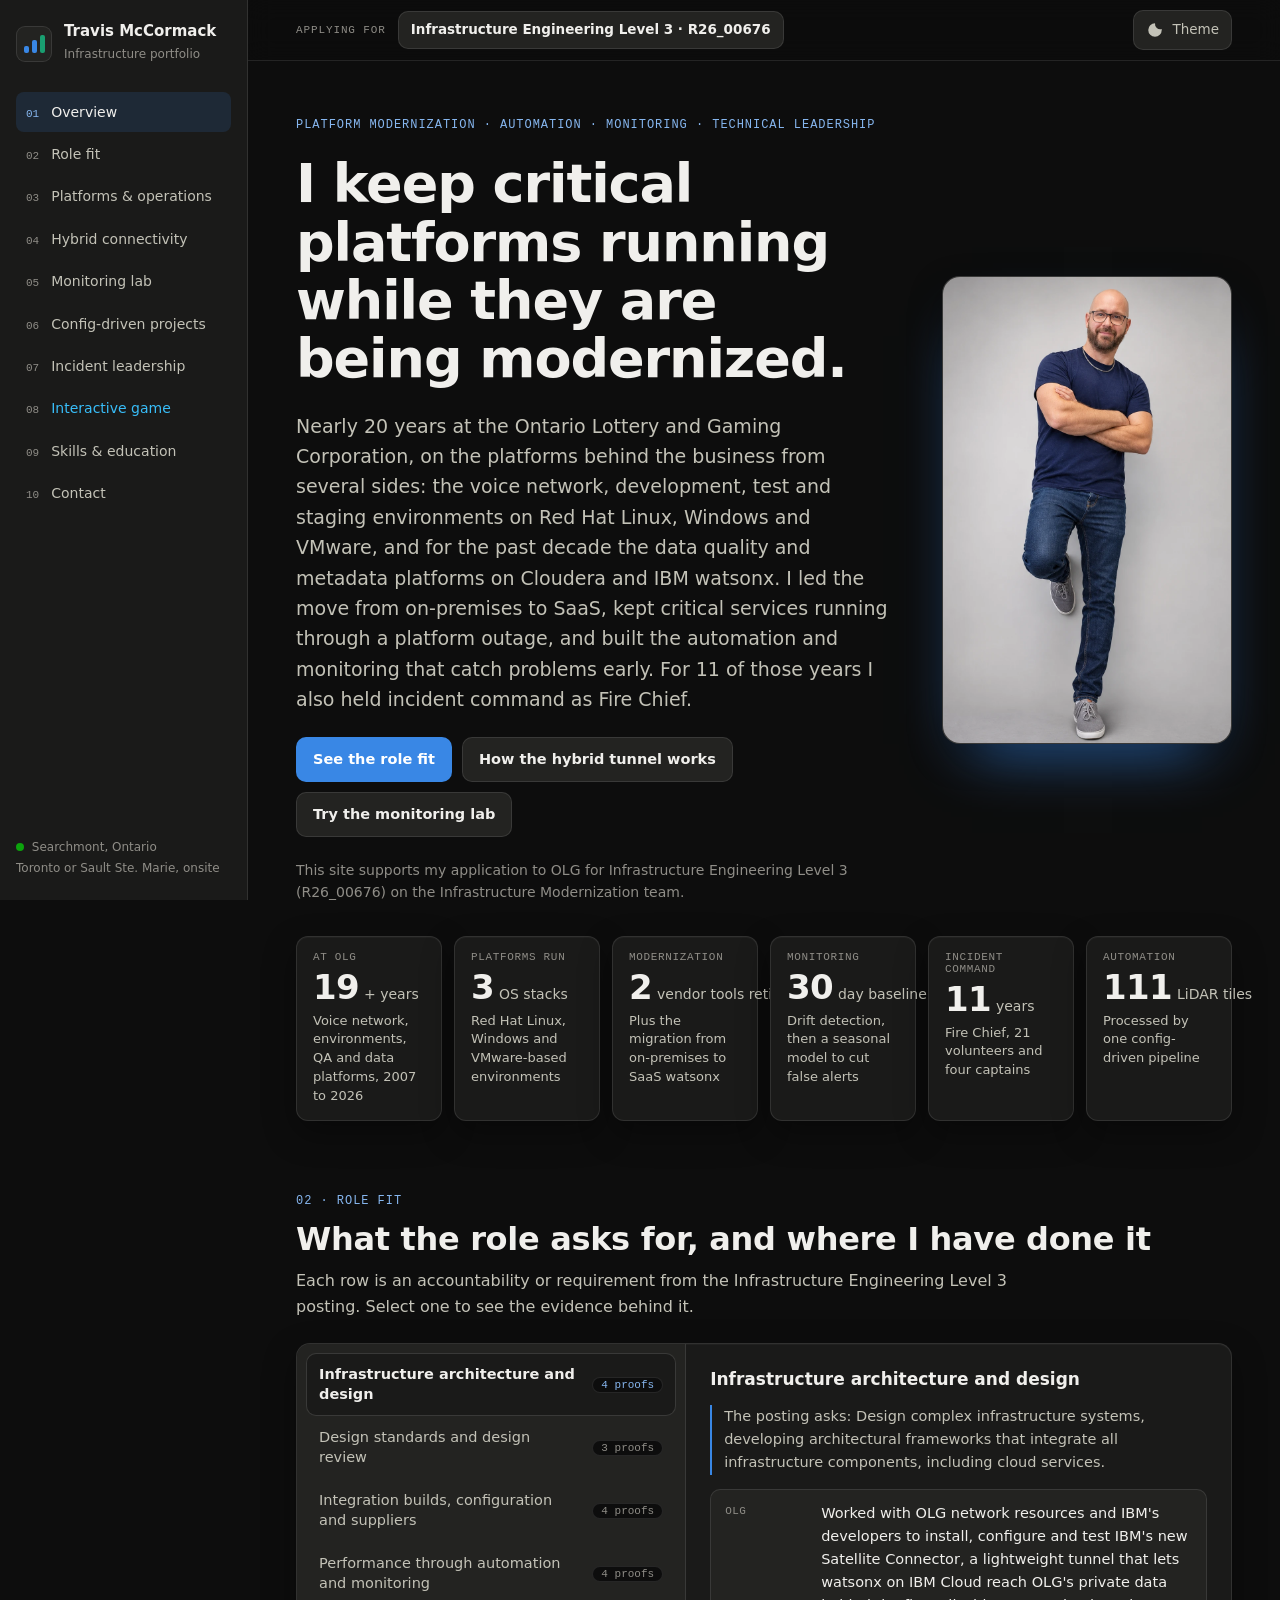
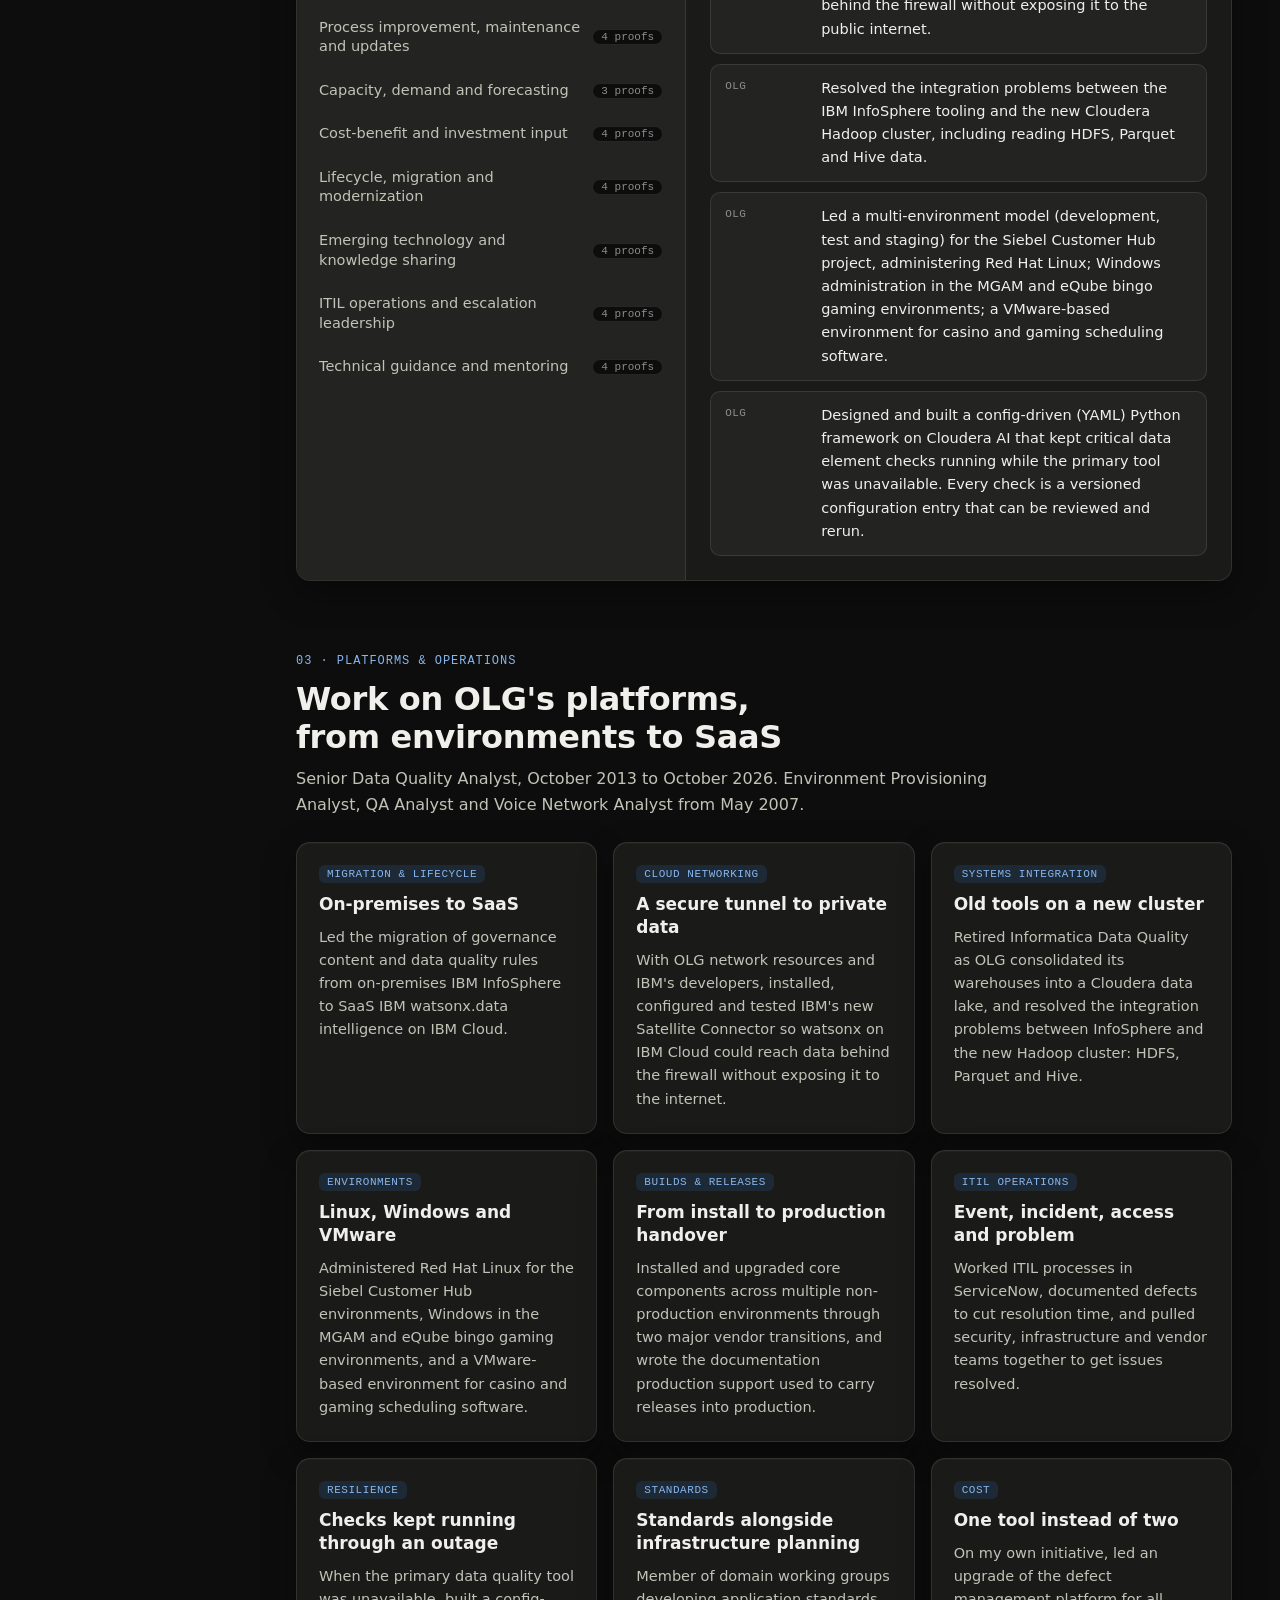
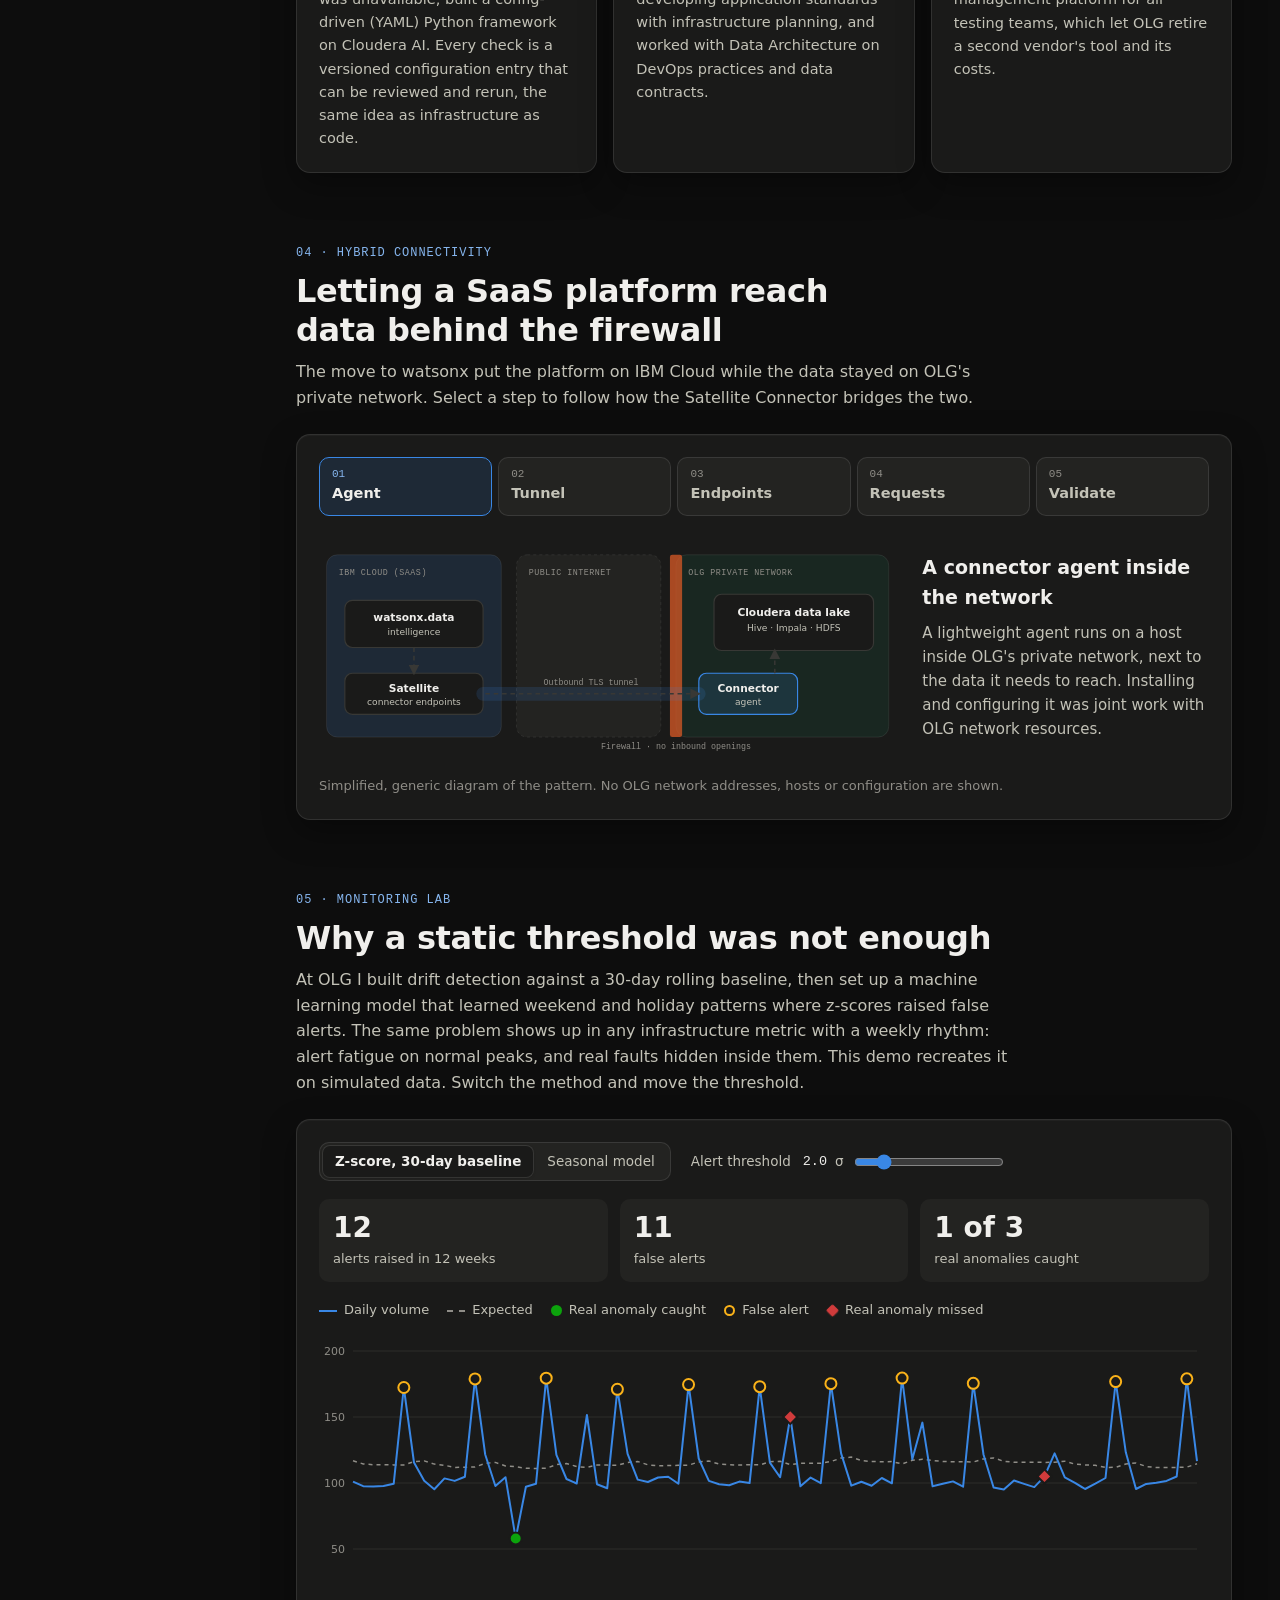
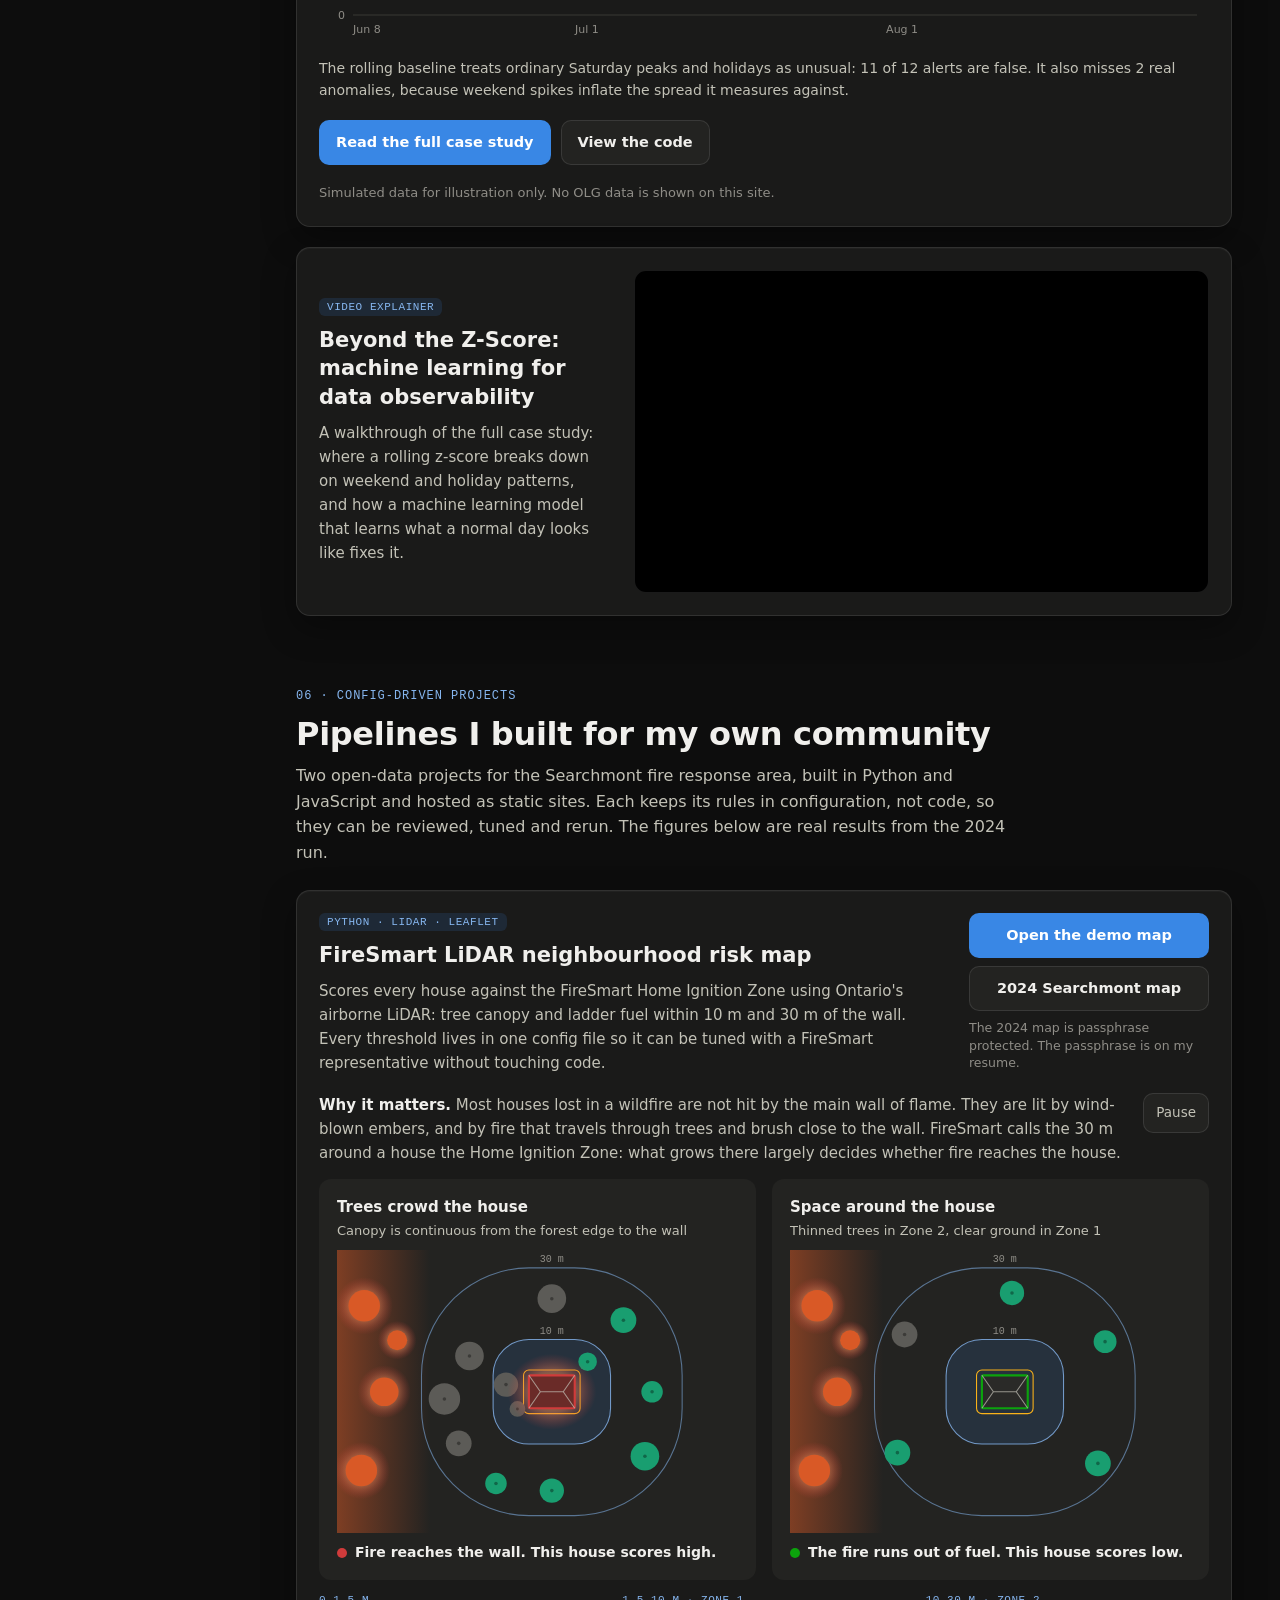
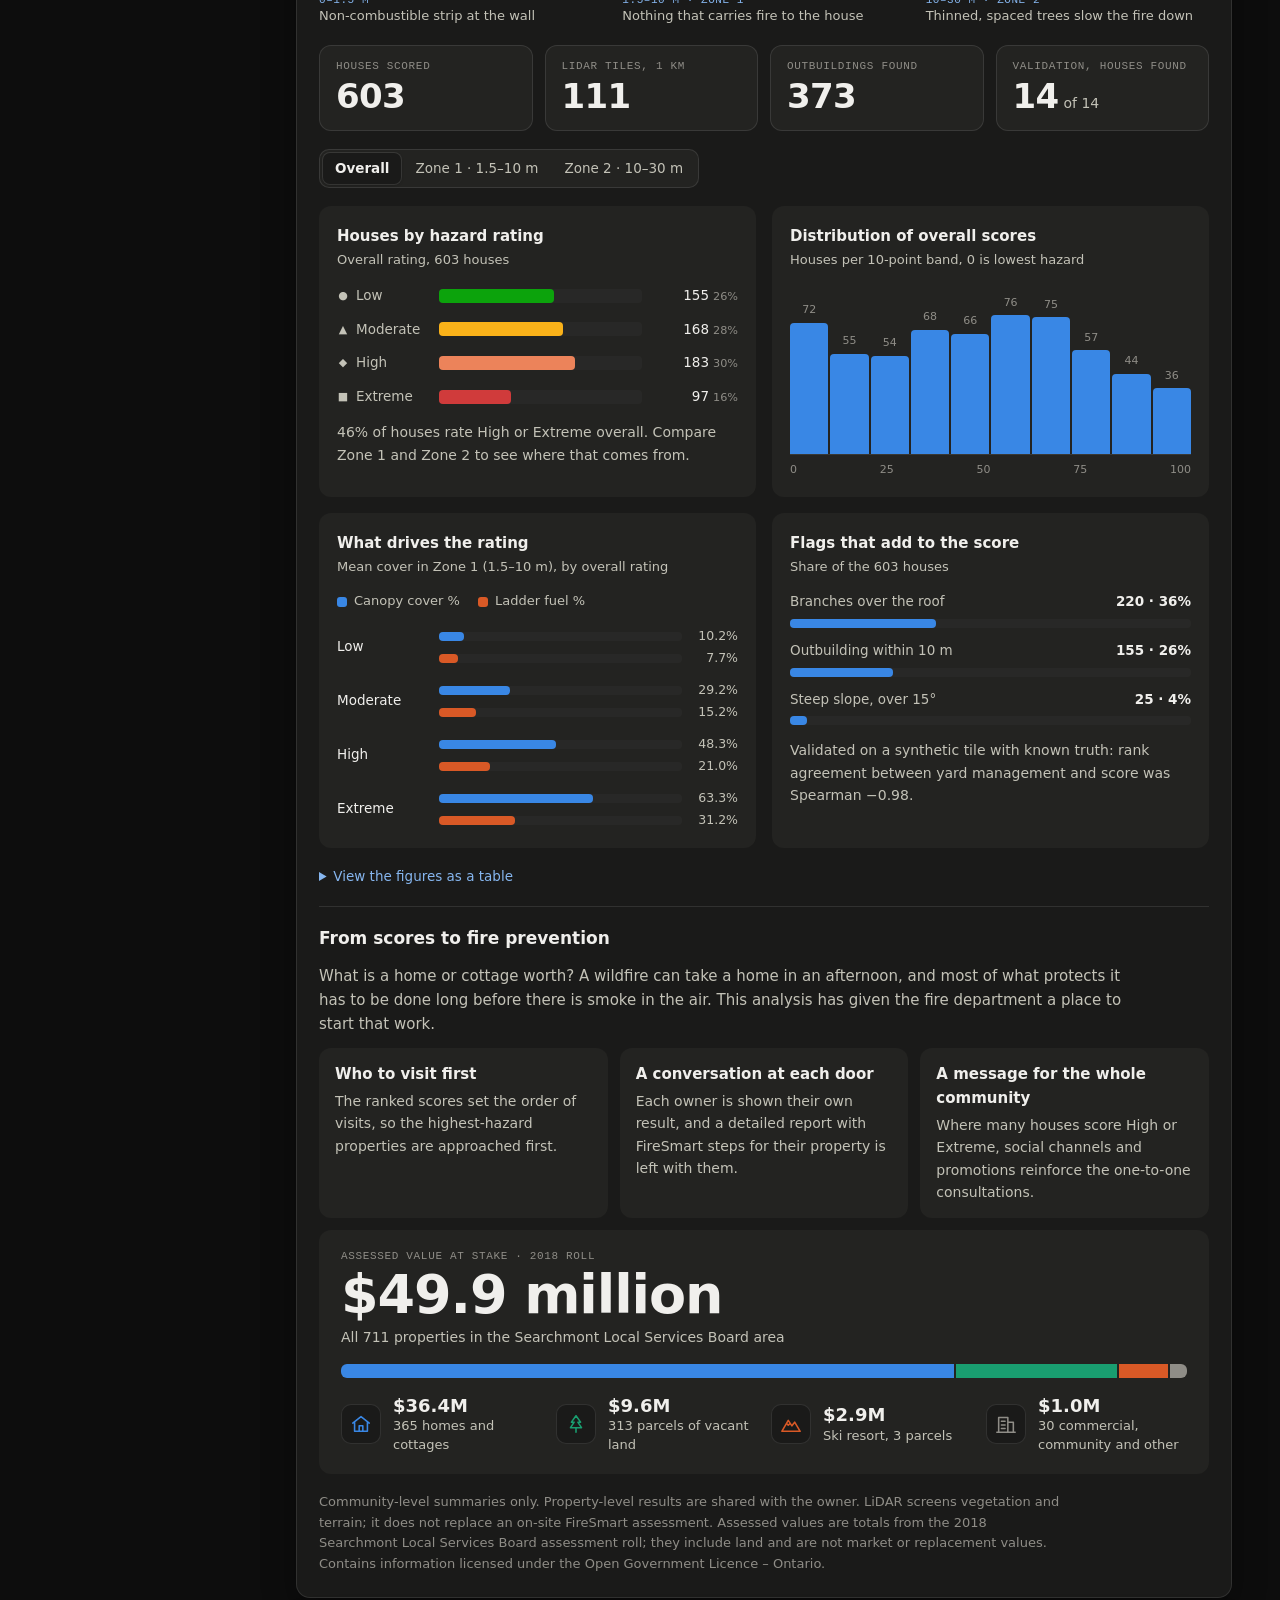
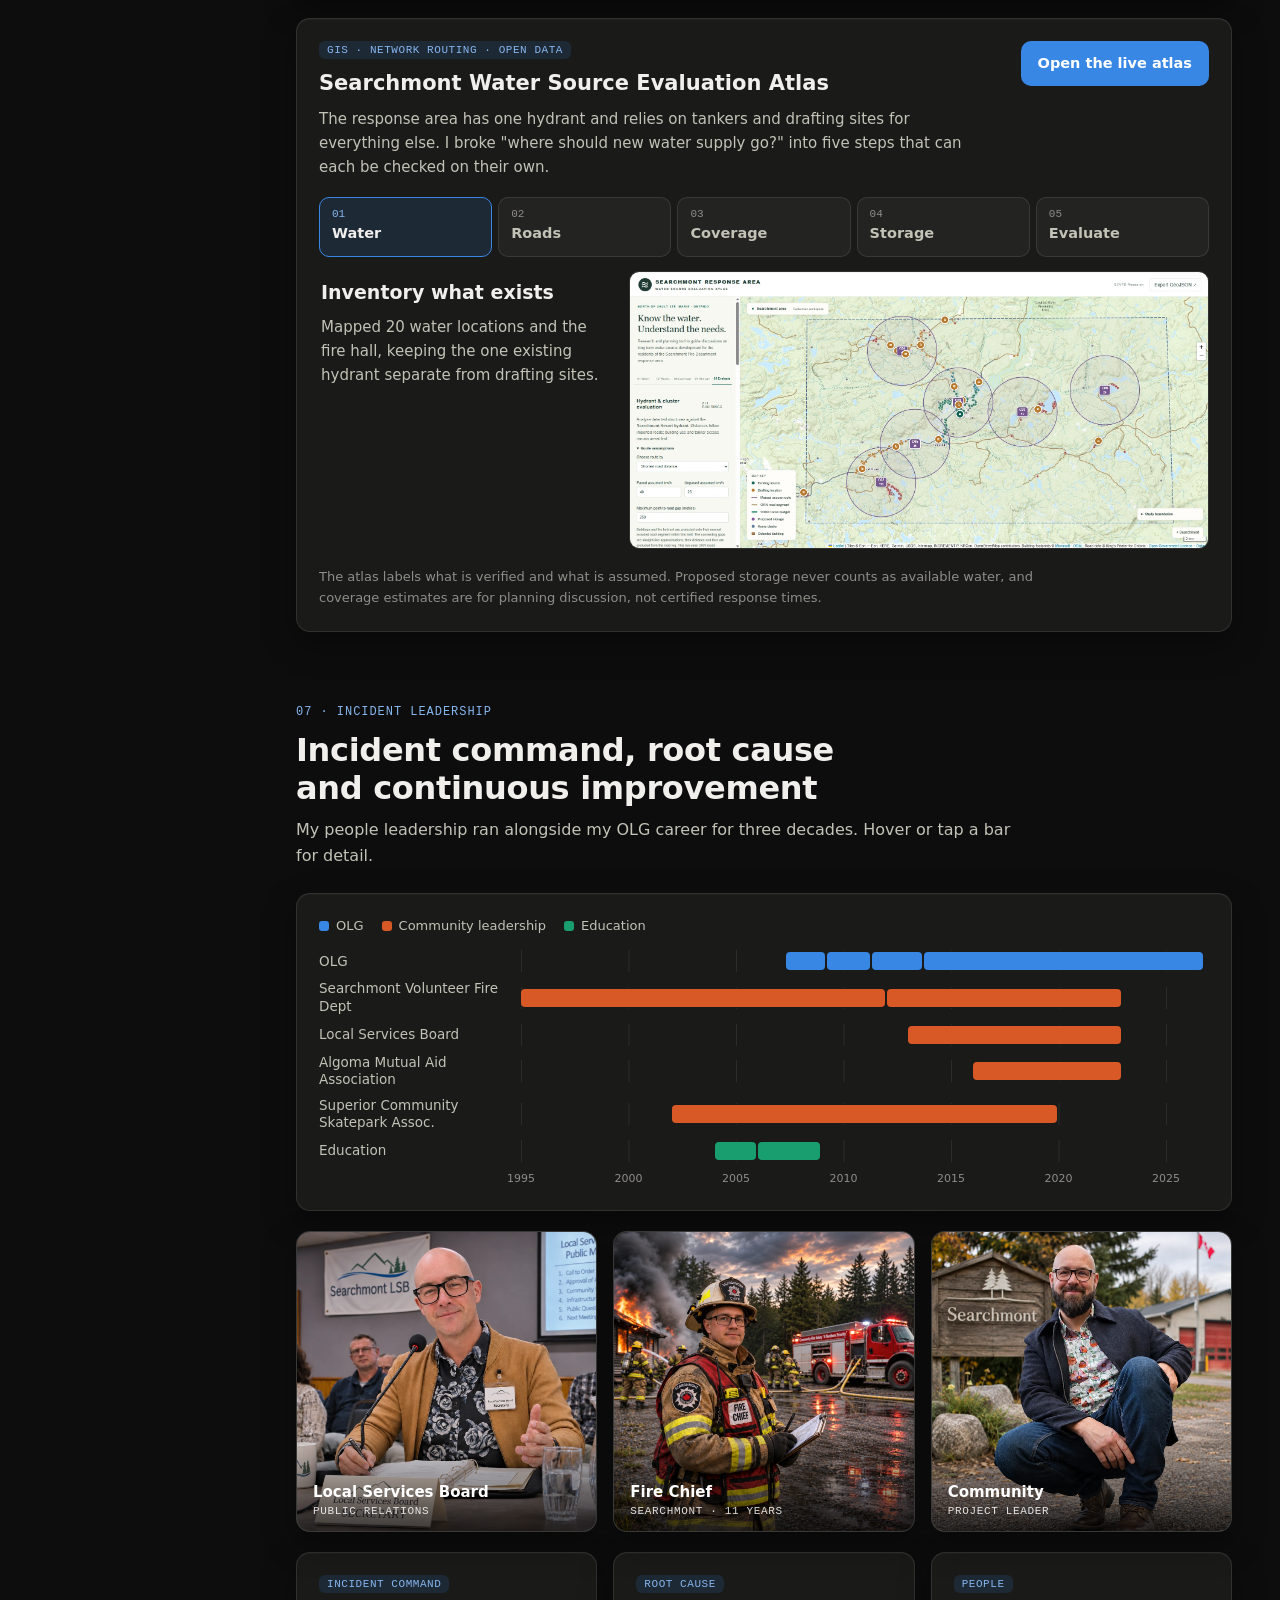
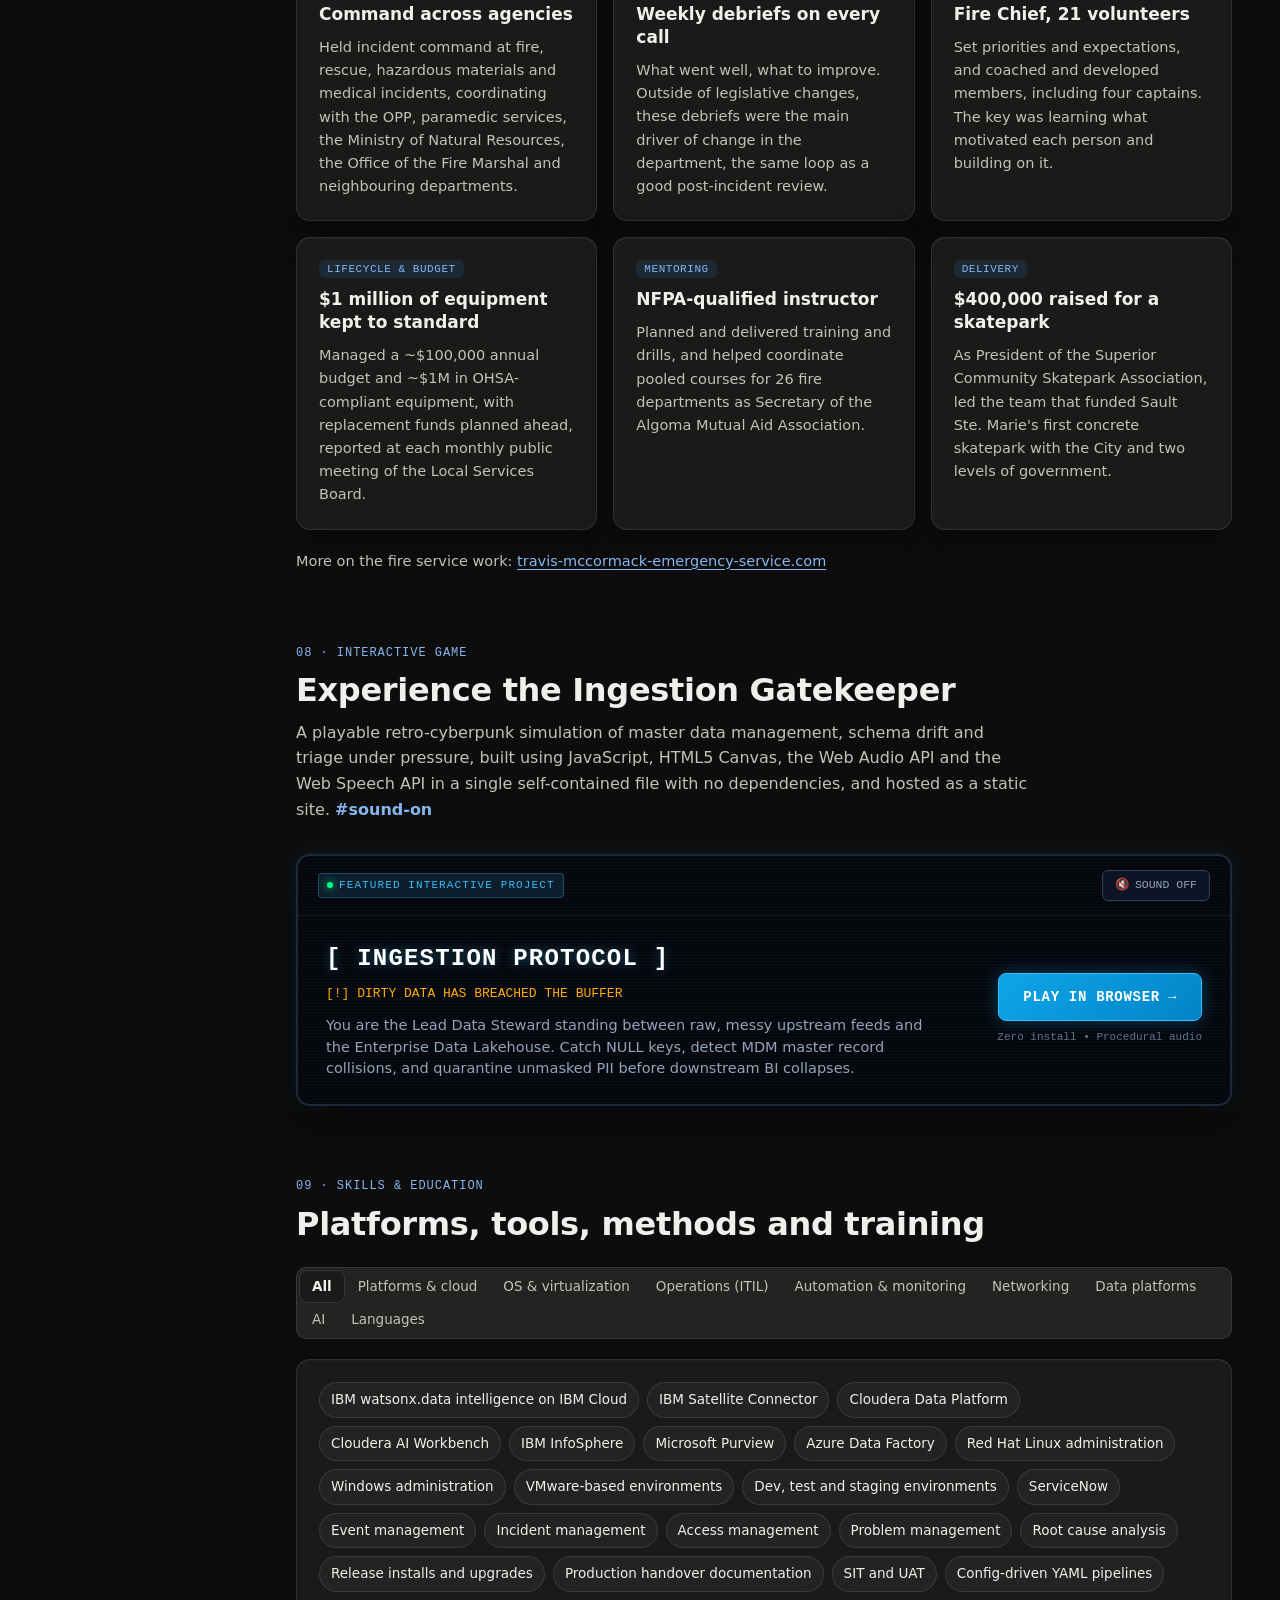
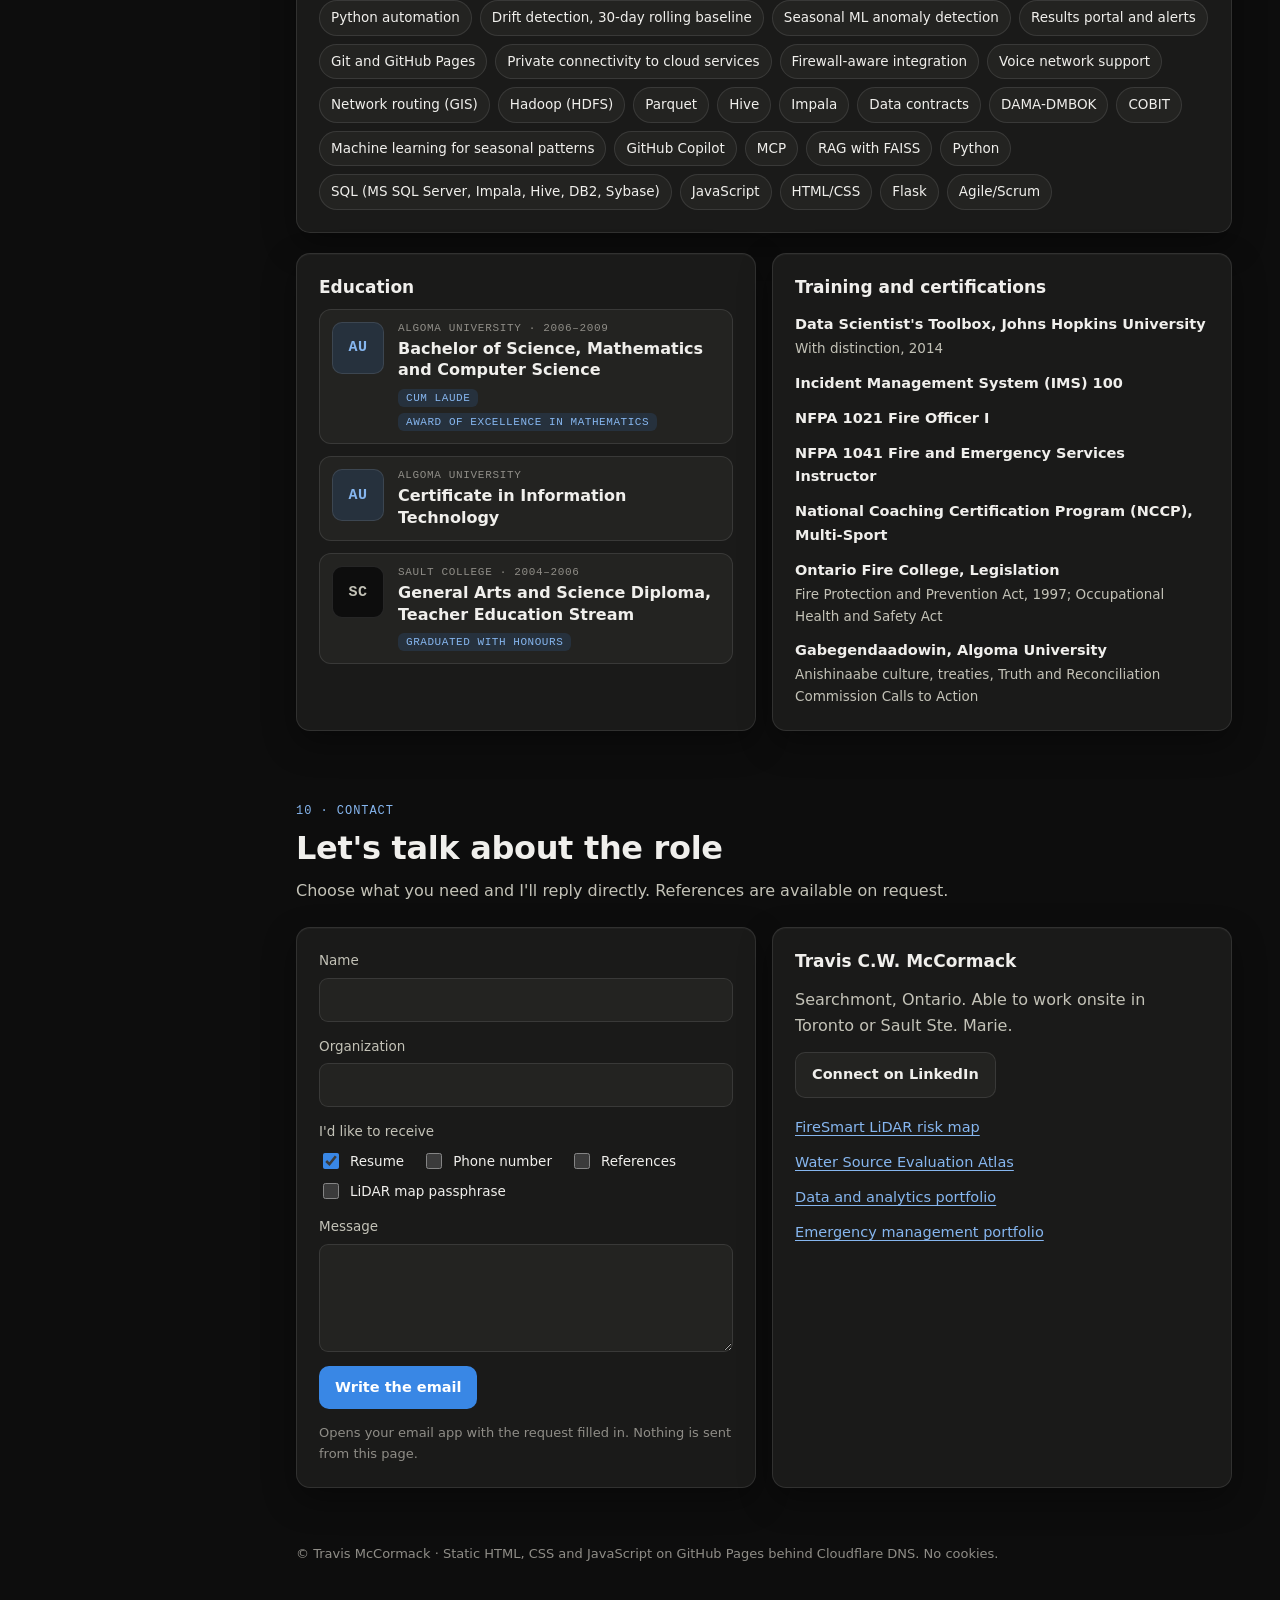
==== index.html @ 1fc02094 "Infrastructure portfolio site for the OLG Infrastructure Engineering L3 application Built from the d" ====
<!doctype html>
<html lang="en-CA" data-theme="dark">
<head>
<meta charset="utf-8">
<meta name="viewport" content="width=device-width, initial-scale=1">
<title>Travis McCormack | Infrastructure, Platform Modernization and Automation</title>
<meta name="description" content="Portfolio of Travis McCormack: nearly 20 years on OLG's platforms across environments, operating systems, SaaS migration, automation and monitoring, with live project dashboards and maps.">
<meta property="og:title" content="Travis McCormack | Infrastructure Portfolio">
<meta property="og:description" content="Platform modernization, automation, monitoring and technical leadership. Project dashboards and live maps.">
<meta property="og:type" content="website">
<meta property="og:url" content="https://travis-mccormack-infrastructure.net/">
<link rel="icon" href="data:image/svg+xml,%3Csvg xmlns='http://www.w3.org/2000/svg' viewBox='0 0 32 32'%3E%3Crect width='32' height='32' rx='7' fill='%231a1a19'/%3E%3Crect x='7' y='8' width='18' height='4' rx='1.5' fill='%233987e5'/%3E%3Crect x='7' y='14' width='18' height='4' rx='1.5' fill='%233987e5'/%3E%3Crect x='7' y='20' width='18' height='4' rx='1.5' fill='%23199e70'/%3E%3C/svg%3E">
<link rel="stylesheet" href="styles.css?v=1">
<script>
  try { var t = localStorage.getItem('theme'); if (t) document.documentElement.dataset.theme = t; } catch (e) {}
</script>
</head>
<body>
<a class="skip" href="#overview">Skip to content</a>

<aside class="side" aria-label="Site">
  <a class="brand" href="#overview">
    <span class="brand-mark" aria-hidden="true"><i></i><i></i><i></i></span>
    <span><strong>Travis McCormack</strong><small>Infrastructure portfolio</small></span>
  </a>
  <nav class="nav" aria-label="Sections">
    <a href="#overview" class="is-active"><span>01</span>Overview</a>
    <a href="#fit"><span>02</span>Role fit</a>
    <a href="#platforms"><span>03</span>Platforms &amp; operations</a>
    <a href="#hybrid"><span>04</span>Hybrid connectivity</a>
    <a href="#lab"><span>05</span>Monitoring lab</a>
    <a href="#projects"><span>06</span>Config-driven projects</a>
    <a href="#leadership"><span>07</span>Incident leadership</a>
    <a href="#game" class="nav-game"><span>08</span>Interactive game</a>
    <a href="#skills"><span>09</span>Skills &amp; education</a>
    <a href="#contact"><span>10</span>Contact</a>
  </nav>
  <div class="side-foot">
    <span class="dot" aria-hidden="true"></span> Searchmont, Ontario<br>
    Toronto or Sault Ste. Marie, onsite
  </div>
</aside>

<div class="main">
  <header class="topbar">
    <div class="lens">
      <span class="lens-label">Applying for</span>
      <span class="role-pill">Infrastructure Engineering Level 3 · R26_00676</span>
    </div>
    <button type="button" class="icon-btn" id="themeBtn" aria-label="Switch between dark and light theme">
      <svg viewBox="0 0 24 24" width="18" height="18" aria-hidden="true"><path d="M12 3a9 9 0 1 0 9 9c0-.5 0-.9-.1-1.4A7 7 0 0 1 12 3z" fill="currentColor"/></svg>
      <span>Theme</span>
    </button>
  </header>

  <main>
    <!-- 01 OVERVIEW -->
    <section id="overview" class="hero">
      <div class="hero-top">
      <div class="hero-text">
      <p class="eyebrow">Platform modernization · Automation · Monitoring · Technical leadership</p>
      <h1>I keep critical platforms running while they are being modernized.</h1>
      <p class="lede">Nearly 20 years at the Ontario Lottery and Gaming Corporation, on the platforms behind the business from several sides: the voice network, development, test and staging environments on Red Hat Linux, Windows and VMware, and for the past decade the data quality and metadata platforms on Cloudera and IBM watsonx. I led the move from on-premises to SaaS, kept critical services running through a platform outage, and built the automation and monitoring that catch problems early. For 11 of those years I also held incident command as Fire Chief.</p>
      <div class="cta">
        <a class="btn primary" href="#fit">See the role fit</a>
        <a class="btn" href="#hybrid">How the hybrid tunnel works</a>
        <a class="btn" href="#lab">Try the monitoring lab</a>
      </div>
      <p class="context">This site supports my application to OLG for Infrastructure Engineering Level 3 (R26_00676) on the Infrastructure Modernization team.</p>
      </div>
      <figure class="hero-photo">
        <img src="images/travis.webp" alt="Travis McCormack, arms crossed, standing on one leg" width="1122" height="1402">
      </figure>
      </div>

      <div class="tiles" aria-label="Career figures">
        <div class="tile"><div class="tile-k">At OLG</div><div class="tile-v"><span data-count="19">19</span><small>+ years</small></div><div class="tile-d">Voice network, environments, QA and data platforms, 2007 to 2026</div></div>
        <div class="tile"><div class="tile-k">Platforms run</div><div class="tile-v"><span data-count="3">3</span><small>OS stacks</small></div><div class="tile-d">Red Hat Linux, Windows and VMware-based environments</div></div>
        <div class="tile"><div class="tile-k">Modernization</div><div class="tile-v"><span data-count="2">2</span><small>vendor tools retired</small></div><div class="tile-d">Plus the migration from on-premises to SaaS watsonx</div></div>
        <div class="tile"><div class="tile-k">Monitoring</div><div class="tile-v"><span data-count="30">30</span><small>day baseline</small></div><div class="tile-d">Drift detection, then a seasonal model to cut false alerts</div></div>
        <div class="tile"><div class="tile-k">Incident command</div><div class="tile-v"><span data-count="11">11</span><small>years</small></div><div class="tile-d">Fire Chief, 21 volunteers and four captains</div></div>
        <div class="tile"><div class="tile-k">Automation</div><div class="tile-v"><span data-count="111">111</span><small>LiDAR tiles</small></div><div class="tile-d">Processed by one config-driven pipeline</div></div>
      </div>
    </section>

    <!-- 02 ROLE FIT -->
    <section id="fit">
      <div class="sec-head">
        <p class="eyebrow">02 · Role fit</p>
        <h2>What the role asks for, and where I have done it</h2>
        <p class="sub">Each row is an accountability or requirement from the Infrastructure Engineering Level 3 posting. Select one to see the evidence behind it.</p>
      </div>
      <div class="fit card">
        <div class="fit-list" id="fitList" role="tablist" aria-label="Accountabilities"></div>
        <div class="fit-detail" id="fitDetail" role="tabpanel" aria-live="polite"></div>
      </div>
      <noscript><p class="sub">Turn on JavaScript to use the interactive role-fit matrix and charts.</p></noscript>
    </section>

    <!-- 03 PLATFORMS -->
    <section id="platforms">
      <div class="sec-head">
        <p class="eyebrow">03 · Platforms &amp; operations</p>
        <h2>Work on OLG's platforms, from environments to SaaS</h2>
        <p class="sub">Senior Data Quality Analyst, October 2013 to October 2026. Environment Provisioning Analyst, QA Analyst and Voice Network Analyst from May 2007.</p>
      </div>

      <div class="grid g3">
        <article class="card work">
          <span class="chip">Migration &amp; lifecycle</span>
          <h3>On-premises to SaaS</h3>
          <p>Led the migration of governance content and data quality rules from on-premises IBM InfoSphere to SaaS IBM watsonx.data intelligence on IBM Cloud.</p>
        </article>
        <article class="card work">
          <span class="chip">Cloud networking</span>
          <h3>A secure tunnel to private data</h3>
          <p>With OLG network resources and IBM's developers, installed, configured and tested IBM's new Satellite Connector so watsonx on IBM Cloud could reach data behind the firewall without exposing it to the internet.</p>
        </article>
        <article class="card work">
          <span class="chip">Systems integration</span>
          <h3>Old tools on a new cluster</h3>
          <p>Retired Informatica Data Quality as OLG consolidated its warehouses into a Cloudera data lake, and resolved the integration problems between InfoSphere and the new Hadoop cluster: HDFS, Parquet and Hive.</p>
        </article>
        <article class="card work">
          <span class="chip">Environments</span>
          <h3>Linux, Windows and VMware</h3>
          <p>Administered Red Hat Linux for the Siebel Customer Hub environments, Windows in the MGAM and eQube bingo gaming environments, and a VMware-based environment for casino and gaming scheduling software.</p>
        </article>
        <article class="card work">
          <span class="chip">Builds &amp; releases</span>
          <h3>From install to production handover</h3>
          <p>Installed and upgraded core components across multiple non-production environments through two major vendor transitions, and wrote the documentation production support used to carry releases into production.</p>
        </article>
        <article class="card work">
          <span class="chip">ITIL operations</span>
          <h3>Event, incident, access and problem</h3>
          <p>Worked ITIL processes in ServiceNow, documented defects to cut resolution time, and pulled security, infrastructure and vendor teams together to get issues resolved.</p>
        </article>
        <article class="card work">
          <span class="chip">Resilience</span>
          <h3>Checks kept running through an outage</h3>
          <p>When the primary data quality tool was unavailable, built a config-driven (YAML) Python framework on Cloudera AI. Every check is a versioned configuration entry that can be reviewed and rerun, the same idea as infrastructure as code.</p>
        </article>
        <article class="card work">
          <span class="chip">Standards</span>
          <h3>Standards alongside infrastructure planning</h3>
          <p>Member of domain working groups developing application standards with infrastructure planning, and worked with Data Architecture on DevOps practices and data contracts.</p>
        </article>
        <article class="card work">
          <span class="chip">Cost</span>
          <h3>One tool instead of two</h3>
          <p>On my own initiative, led an upgrade of the defect management platform for all testing teams, which let OLG retire a second vendor's tool and its costs.</p>
        </article>
      </div>
    </section>

    <!-- 04 HYBRID -->
    <section id="hybrid">
      <div class="sec-head">
        <p class="eyebrow">04 · Hybrid connectivity</p>
        <h2>Letting a SaaS platform reach data behind the firewall</h2>
        <p class="sub">The move to watsonx put the platform on IBM Cloud while the data stayed on OLG's private network. Select a step to follow how the Satellite Connector bridges the two.</p>
      </div>
      <div class="card hy">
        <div class="steps" id="hySteps" role="tablist" aria-label="Connection steps">
          <button type="button" role="tab" class="is-on" data-step="0"><span>01</span>Agent</button>
          <button type="button" role="tab" data-step="1"><span>02</span>Tunnel</button>
          <button type="button" role="tab" data-step="2"><span>03</span>Endpoints</button>
          <button type="button" role="tab" data-step="3"><span>04</span>Requests</button>
          <button type="button" role="tab" data-step="4"><span>05</span>Validate</button>
        </div>
        <div class="hy-body">
          <svg class="hy-svg" id="hySvg" data-step="0" viewBox="0 0 760 300" role="img" aria-label="Diagram: IBM Cloud on the left hosts watsonx.data intelligence. In the middle is the public internet. On the right, behind OLG's firewall, a connector agent opens an outbound encrypted tunnel to IBM Cloud, and requests from watsonx travel back through that tunnel to the private Cloudera data lake.">
            <defs>
              <marker id="hyArrow" viewBox="0 0 10 10" refX="8" refY="5" markerWidth="7" markerHeight="7" orient="auto-start-reverse"><path d="M0 0L10 5L0 10z" class="hy-arrowhead"/></marker>
            </defs>
            <rect class="hy-zone cloud" x="10" y="30" width="230" height="240" rx="14"/>
            <text class="hy-zt" x="26" y="56">IBM Cloud (SaaS)</text>
            <rect class="hy-zone net" x="260" y="30" width="190" height="240" rx="14"/>
            <text class="hy-zt" x="276" y="56">Public internet</text>
            <rect class="hy-zone priv" x="470" y="30" width="280" height="240" rx="14"/>
            <text class="hy-zt" x="486" y="56">OLG private network</text>
            <rect class="hy-fw" x="462" y="30" width="16" height="240" rx="3"/>
            <text class="hy-fwt" x="470" y="286" text-anchor="middle">Firewall · no inbound openings</text>

            <g class="hy-node n-wx"><rect x="34" y="90" width="182" height="62" rx="10"/><text x="125" y="117" text-anchor="middle">watsonx.data</text><text x="125" y="136" text-anchor="middle" class="hy-sm">intelligence</text></g>
            <g class="hy-node n-sat"><rect x="34" y="186" width="182" height="54" rx="10"/><text x="125" y="210" text-anchor="middle">Satellite</text><text x="125" y="228" text-anchor="middle" class="hy-sm">connector endpoints</text></g>
            <g class="hy-node n-agent"><rect x="500" y="186" width="130" height="54" rx="10"/><text x="565" y="210" text-anchor="middle">Connector</text><text x="565" y="228" text-anchor="middle" class="hy-sm">agent</text></g>
            <g class="hy-node n-lake"><rect x="520" y="82" width="210" height="74" rx="10"/><text x="625" y="110" text-anchor="middle">Cloudera data lake</text><text x="625" y="130" text-anchor="middle" class="hy-sm">Hive · Impala · HDFS</text></g>

            <path class="hy-tunnel" d="M500 213 H216" />
            <path class="hy-tunnel-core" d="M500 213 H216" marker-start="url(#hyArrow)"/>
            <text class="hy-lbl l-tunnel" x="358" y="202" text-anchor="middle">Outbound TLS tunnel</text>
            <path class="hy-link l-wx" d="M125 152 V186" marker-end="url(#hyArrow)"/>
            <path class="hy-link l-lake" d="M600 186 V156" marker-end="url(#hyArrow)"/>
            <circle class="hy-pkt" r="5"/>
          </svg>
          <div class="step-panel" id="hyPanel" aria-live="polite"></div>
        </div>
        <p class="fine">Simplified, generic diagram of the pattern. No OLG network addresses, hosts or configuration are shown.</p>
      </div>
    </section>

    <!-- 05 LAB -->
    <section id="lab">
      <div class="sec-head">
        <p class="eyebrow">05 · Monitoring lab</p>
        <h2>Why a static threshold was not enough</h2>
        <p class="sub">At OLG I built drift detection against a 30-day rolling baseline, then set up a machine learning model that learned weekend and holiday patterns where z-scores raised false alerts. The same problem shows up in any infrastructure metric with a weekly rhythm: alert fatigue on normal peaks, and real faults hidden inside them. This demo recreates it on simulated data. Switch the method and move the threshold.</p>
      </div>
      <div class="card lab">
        <div class="filters">
          <div class="seg" id="methodSeg" role="group" aria-label="Detection method">
            <button type="button" data-method="z" aria-pressed="true">Z-score, 30-day baseline</button>
            <button type="button" data-method="s" aria-pressed="false">Seasonal model</button>
          </div>
          <label class="slider">Alert threshold <output id="kOut">2.0</output>σ
            <input type="range" id="kRange" min="1.8" max="3" step="0.1" value="2">
          </label>
        </div>
        <div class="stat-row" id="labStats"></div>
        <div class="legend" aria-hidden="true">
          <span><i class="lg-line"></i>Daily volume</span>
          <span><i class="lg-dash"></i>Expected</span>
          <span><i class="lg-true"></i>Real anomaly caught</span>
          <span><i class="lg-false"></i>False alert</span>
          <span><i class="lg-miss"></i>Real anomaly missed</span>
        </div>
        <div class="chart" id="labChart" role="img" aria-label="Line chart of simulated daily volume with alerts"></div>
        <p class="note" id="labNote"></p>
        <div class="cta">
          <a class="btn primary" href="observability-lab/">Read the full case study</a>
          <a class="btn" href="https://github.com/searchmont-analytics/zscore-vs-ml" target="_blank" rel="noopener">View the code</a>
        </div>
        <p class="fine">Simulated data for illustration only. No OLG data is shown on this site.</p>
      </div>
      <div class="card lab-video">
        <div class="lab-video-text">
          <span class="chip">Video explainer</span>
          <h3>Beyond the Z-Score: machine learning for data observability</h3>
          <p>A walkthrough of the full case study: where a rolling z-score breaks down on weekend and holiday patterns, and how a machine learning model that learns what a normal day looks like fixes it.</p>
        </div>
        <div class="video">
          <iframe src="https://www.youtube-nocookie.com/embed/miw5Vw_KiiE" title="Beyond the Z Score - Full Case Study Explainer" loading="lazy" allow="accelerometer; clipboard-write; encrypted-media; gyroscope; picture-in-picture; web-share" referrerpolicy="strict-origin-when-cross-origin" allowfullscreen></iframe>
        </div>
      </div>
    </section>

    <!-- 06 PROJECTS -->
    <section id="projects">
      <div class="sec-head">
        <p class="eyebrow">06 · Config-driven projects</p>
        <h2>Pipelines I built for my own community</h2>
        <p class="sub">Two open-data projects for the Searchmont fire response area, built in Python and JavaScript and hosted as static sites. Each keeps its rules in configuration, not code, so they can be reviewed, tuned and rerun. The figures below are real results from the 2024 run.</p>
      </div>
      <div class="card dash">
        <div class="dash-head">
          <div>
            <span class="chip">Python · LiDAR · Leaflet</span>
            <h3>FireSmart LiDAR neighbourhood risk map</h3>
            <p>Scores every house against the FireSmart Home Ignition Zone using Ontario's airborne LiDAR: tree canopy and ladder fuel within 10 m and 30 m of the wall. Every threshold lives in one config file so it can be tuned with a FireSmart representative without touching code.</p>
          </div>
          <div class="dash-links">
            <a class="btn primary" href="https://searchmont-analytics.github.io/smt-firesmart-assessment-lidar/" target="_blank" rel="noopener">Open the demo map</a>
            <a class="btn" href="https://searchmont-analytics.github.io/smt-firesmart-assessment-lidar/searchmont-2024.html" target="_blank" rel="noopener">2024 Searchmont map</a>
            <small>The 2024 map is passphrase protected. The passphrase is on my resume.</small>
          </div>
        </div>

        <div class="fs-banner" id="fsBanner">
          <div class="fs-why">
            <p><b>Why it matters.</b> Most houses lost in a wildfire are not hit by the main wall of flame. They are lit by wind-blown embers, and by fire that travels through trees and brush close to the wall. FireSmart calls the 30 m around a house the Home Ignition Zone: what grows there largely decides whether fire reaches the house.</p>
            <button type="button" class="icon-btn" id="fsToggle" aria-pressed="false" hidden>Pause</button>
          </div>
          <div class="fs-panels">
            <figure class="fs-panel fs-bad">
              <figcaption><b>Trees crowd the house</b><span>Canopy is continuous from the forest edge to the wall</span></figcaption>
              <svg viewBox="0 -8 560 396" role="img" aria-label="Top-down view of a house with trees growing inside the 10 metre and 30 metre rings. Embers from a wildfire on the left light the outer trees, fire steps from tree to tree, and reaches the house wall.">
                <defs>
                  <radialGradient id="fsGlow"><stop offset="0" stop-color="#fab219" stop-opacity=".95"/><stop offset=".55" stop-color="#ec835a" stop-opacity=".5"/><stop offset="1" stop-color="#d03b3b" stop-opacity="0"/></radialGradient>
                  <linearGradient id="fsFront" x1="0" x2="1" y1="0" y2="0"><stop offset="0" stop-color="#d95926" stop-opacity=".5"/><stop offset="1" stop-color="#d95926" stop-opacity="0"/></linearGradient>
                </defs>
                <rect class="fs-front" x="0" y="-8" width="130" height="396" fill="url(#fsFront)"/>
                <rect class="fs-ring r30" x="118" y="17" width="364" height="346" rx="150" pathLength="1"/>
                <rect class="fs-ring r10" x="218" y="117" width="164" height="146" rx="50" pathLength="1"/>
                <rect class="fs-ring r1" x="260.5" y="159.5" width="79" height="61" rx="7.5" pathLength="1"/>
                <text class="fs-lbl" x="300" y="9" text-anchor="middle">30 m</text>
                <text class="fs-lbl" x="300" y="110" text-anchor="middle">10 m</text>
                <g class="fs-tree wild"><circle class="fs-glow" cx="38" cy="70" r="40"/><circle class="fs-can" cx="38" cy="70" r="22"/></g>
                <g class="fs-tree wild"><circle class="fs-glow" cx="84" cy="118" r="27"/><circle class="fs-can" cx="84" cy="118" r="14"/></g>
                <g class="fs-tree wild"><circle class="fs-glow" cx="66" cy="190" r="37"/><circle class="fs-can" cx="66" cy="190" r="20"/></g>
                <g class="fs-tree wild"><circle class="fs-glow" cx="34" cy="300" r="40"/><circle class="fs-can" cx="34" cy="300" r="22"/></g>
                <g class="fs-tree"><circle class="fs-can" cx="400" cy="90" r="18"/><circle class="fs-trunk" cx="400" cy="90" r="2.5"/></g>
                <g class="fs-tree"><circle class="fs-can" cx="440" cy="190" r="15"/><circle class="fs-trunk" cx="440" cy="190" r="2.5"/></g>
                <g class="fs-tree"><circle class="fs-can" cx="430" cy="280" r="20"/><circle class="fs-trunk" cx="430" cy="280" r="2.5"/></g>
                <g class="fs-tree"><circle class="fs-can" cx="300" cy="328" r="17"/><circle class="fs-trunk" cx="300" cy="328" r="2.5"/></g>
                <g class="fs-tree"><circle class="fs-can" cx="222" cy="318" r="15"/><circle class="fs-trunk" cx="222" cy="318" r="2.5"/></g>
                <g class="fs-tree"><circle class="fs-can" cx="350" cy="148" r="13"/><circle class="fs-trunk" cx="350" cy="148" r="2.5"/></g>
                <g class="fs-tree burn" style="--t:3.4s"><circle class="fs-glow" cx="150" cy="200" r="42"/><circle class="fs-can" cx="150" cy="200" r="22"/><circle class="fs-trunk" cx="150" cy="200" r="2.5"/></g>
                <g class="fs-tree burn" style="--t:4.1s"><circle class="fs-glow" cx="185" cy="140" r="38"/><circle class="fs-can" cx="185" cy="140" r="20"/><circle class="fs-trunk" cx="185" cy="140" r="2.5"/></g>
                <g class="fs-tree burn" style="--t:4.7s"><circle class="fs-glow" cx="170" cy="262" r="34"/><circle class="fs-can" cx="170" cy="262" r="18"/><circle class="fs-trunk" cx="170" cy="262" r="2.5"/></g>
                <g class="fs-tree burn" style="--t:5.3s"><circle class="fs-glow" cx="300" cy="60" r="38"/><circle class="fs-can" cx="300" cy="60" r="20"/><circle class="fs-trunk" cx="300" cy="60" r="2.5"/></g>
                <g class="fs-tree burn" style="--t:5.8s"><circle class="fs-glow" cx="236" cy="180" r="32"/><circle class="fs-can" cx="236" cy="180" r="17"/><circle class="fs-trunk" cx="236" cy="180" r="2.5"/></g>
                <g class="fs-tree burn" style="--t:6.6s"><circle class="fs-glow" cx="252" cy="214" r="22"/><circle class="fs-can" cx="252" cy="214" r="11"/><circle class="fs-trunk" cx="252" cy="214" r="2"/></g>
                <g class="fs-house">
                  <rect class="fs-hglow" x="238" y="137" width="124" height="106" rx="30"/>
                  <rect class="fs-hbody" x="268" y="167" width="64" height="46" rx="2"/>
                  <path class="fs-roof" d="M268 167L284 190L268 213M332 167L316 190L332 213M284 190H316"/>
                </g>
                <circle class="fs-ember" cx="66" cy="190" r="3" style="--t:2s;--dx:84px;--dy:10px"/>
                <circle class="fs-ember" cx="84" cy="118" r="3" style="--t:2.7s;--dx:101px;--dy:22px"/>
                <circle class="fs-ember" cx="34" cy="300" r="3" style="--t:3.3s;--dx:136px;--dy:-38px"/>
                <circle class="fs-ember" cx="38" cy="70" r="3" style="--t:3.9s;--dx:262px;--dy:-10px"/>
                <circle class="fs-ember" cx="150" cy="200" r="3" style="--t:4.4s;--dx:86px;--dy:-20px"/>
                <circle class="fs-ember" cx="170" cy="262" r="3" style="--t:5.2s;--dx:82px;--dy:-48px"/>
                <circle class="fs-ember" cx="236" cy="180" r="3" style="--t:6.3s;--dx:38px;--dy:4px"/>
                <circle class="fs-ember" cx="252" cy="214" r="3" style="--t:6.8s;--dx:20px;--dy:-8px"/>
              </svg>
              <p class="fs-verdict">Fire reaches the wall. This house scores high.</p>
            </figure>
            <figure class="fs-panel fs-ok">
              <figcaption><b>Space around the house</b><span>Thinned trees in Zone 2, clear ground in Zone 1</span></figcaption>
              <svg viewBox="0 -8 560 396" role="img" aria-label="Top-down view of a house with a few spaced trees in the 30 metre ring and clear ground inside 10 metres. Embers from the same wildfire light one outer tree, the rest land on clear ground and go out, and the house is not reached.">
                <rect class="fs-front" x="0" y="-8" width="130" height="396" fill="url(#fsFront)"/>
                <rect class="fs-ring r30" x="118" y="17" width="364" height="346" rx="150" pathLength="1"/>
                <rect class="fs-ring r10" x="218" y="117" width="164" height="146" rx="50" pathLength="1"/>
                <rect class="fs-ring r1" x="260.5" y="159.5" width="79" height="61" rx="7.5" pathLength="1"/>
                <text class="fs-lbl" x="300" y="9" text-anchor="middle">30 m</text>
                <text class="fs-lbl" x="300" y="110" text-anchor="middle">10 m</text>
                <g class="fs-tree wild"><circle class="fs-glow" cx="38" cy="70" r="40"/><circle class="fs-can" cx="38" cy="70" r="22"/></g>
                <g class="fs-tree wild"><circle class="fs-glow" cx="84" cy="118" r="27"/><circle class="fs-can" cx="84" cy="118" r="14"/></g>
                <g class="fs-tree wild"><circle class="fs-glow" cx="66" cy="190" r="37"/><circle class="fs-can" cx="66" cy="190" r="20"/></g>
                <g class="fs-tree wild"><circle class="fs-glow" cx="34" cy="300" r="40"/><circle class="fs-can" cx="34" cy="300" r="22"/></g>
                <g class="fs-tree"><circle class="fs-can" cx="150" cy="275" r="18"/><circle class="fs-trunk" cx="150" cy="275" r="2.5"/></g>
                <g class="fs-tree"><circle class="fs-can" cx="310" cy="52" r="17"/><circle class="fs-trunk" cx="310" cy="52" r="2.5"/></g>
                <g class="fs-tree"><circle class="fs-can" cx="440" cy="120" r="16"/><circle class="fs-trunk" cx="440" cy="120" r="2.5"/></g>
                <g class="fs-tree"><circle class="fs-can" cx="430" cy="290" r="18"/><circle class="fs-trunk" cx="430" cy="290" r="2.5"/></g>
                <g class="fs-tree burn" style="--t:4.1s"><circle class="fs-glow" cx="160" cy="110" r="34"/><circle class="fs-can" cx="160" cy="110" r="18"/><circle class="fs-trunk" cx="160" cy="110" r="2.5"/></g>
                <g class="fs-house">
                  <rect class="fs-hbody" x="268" y="167" width="64" height="46" rx="2"/>
                  <path class="fs-roof" d="M268 167L284 190L268 213M332 167L316 190L332 213M284 190H316"/>
                </g>
                <circle class="fs-ember" cx="66" cy="190" r="3" style="--t:2s;--dx:124px;--dy:12px"/>
                <circle class="fs-ember" cx="84" cy="118" r="3" style="--t:2.7s;--dx:76px;--dy:-8px"/>
                <circle class="fs-ember" cx="34" cy="300" r="3" style="--t:3.3s;--dx:170px;--dy:-52px"/>
                <circle class="fs-ember" cx="38" cy="70" r="3" style="--t:3.9s;--dx:205px;--dy:8px"/>
                <circle class="fs-ember" cx="160" cy="110" r="3" style="--t:5s;--dx:78px;--dy:42px"/>
                <circle class="fs-ember" cx="66" cy="190" r="3" style="--t:5.6s;--dx:192px;--dy:6px"/>
                <circle class="fs-ember" cx="160" cy="110" r="3" style="--t:6.3s;--dx:96px;--dy:-30px"/>
              </svg>
              <p class="fs-verdict">The fire runs out of fuel. This house scores low.</p>
            </figure>
          </div>
          <ul class="fs-key">
            <li><b>0–1.5 m</b>Non-combustible strip at the wall</li>
            <li><b>1.5–10 m · Zone 1</b>Nothing that carries fire to the house</li>
            <li><b>10–30 m · Zone 2</b>Thinned, spaced trees slow the fire down</li>
          </ul>
        </div>

        <div class="tiles mini">
          <div class="tile"><div class="tile-k">Houses scored</div><div class="tile-v"><span data-count="603">603</span></div></div>
          <div class="tile"><div class="tile-k">LiDAR tiles, 1 km</div><div class="tile-v"><span data-count="111">111</span></div></div>
          <div class="tile"><div class="tile-k">Outbuildings found</div><div class="tile-v"><span data-count="373">373</span></div></div>
          <div class="tile"><div class="tile-k">Validation, houses found</div><div class="tile-v">14<small>of 14</small></div></div>
        </div>

        <div class="filters">
          <div class="seg" id="zoneSeg" role="group" aria-label="Score to show">
            <button type="button" data-zone="overall" aria-pressed="true">Overall</button>
            <button type="button" data-zone="z1" aria-pressed="false">Zone 1 · 1.5–10 m</button>
            <button type="button" data-zone="z2" aria-pressed="false">Zone 2 · 10–30 m</button>
          </div>
        </div>

        <div class="grid g2 charts">
          <figure class="panel">
            <figcaption><b>Houses by hazard rating</b><span id="ratingSub"></span></figcaption>
            <div class="hbars" id="ratingBars"></div>
            <p class="note" id="ratingNote"></p>
          </figure>
          <figure class="panel">
            <figcaption><b>Distribution of overall scores</b><span>Houses per 10-point band, 0 is lowest hazard</span></figcaption>
            <div class="hist" id="hist"></div>
            <div class="hist-axis" aria-hidden="true"><span>0</span><span>25</span><span>50</span><span>75</span><span>100</span></div>
          </figure>
          <figure class="panel">
            <figcaption><b>What drives the rating</b><span id="driverSub"></span></figcaption>
            <div class="legend"><span><i class="sw s1"></i>Canopy cover %</span><span><i class="sw s2"></i>Ladder fuel %</span></div>
            <div class="gbars" id="driverBars"></div>
          </figure>
          <figure class="panel">
            <figcaption><b>Flags that add to the score</b><span>Share of the 603 houses</span></figcaption>
            <div class="meters" id="flagMeters"></div>
            <p class="note">Validated on a synthetic tile with known truth: rank agreement between yard management and score was Spearman −0.98.</p>
          </figure>
        </div>
        <details class="tbl">
          <summary>View the figures as a table</summary>
          <div id="lidarTable"></div>
        </details>
        <div class="fs-use">
          <h4>From scores to fire prevention</h4>
          <p>What is a home or cottage worth? A wildfire can take a home in an afternoon, and most of what protects it has to be done long before there is smoke in the air. This analysis has given the fire department a place to start that work.</p>
          <ul>
            <li><b>Who to visit first</b>The ranked scores set the order of visits, so the highest-hazard properties are approached first.</li>
            <li><b>A conversation at each door</b>Each owner is shown their own result, and a detailed report with FireSmart steps for their property is left with them.</li>
            <li><b>A message for the whole community</b>Where many houses score High or Extreme, social channels and promotions reinforce the one-to-one consultations.</li>
          </ul>
          <div class="fs-total" id="fsTotal">
            <div class="fs-total-head">
              <div class="tile-k">Assessed value at stake · 2018 roll</div>
              <div class="fs-total-v">$<span id="fsTotalNum">49.9</span> million</div>
              <div class="fs-total-sub">All 711 properties in the Searchmont Local Services Board area</div>
            </div>
            <div class="fs-total-bar" aria-hidden="true">
              <i style="--w:36.4;--c:var(--s1)"></i><i style="--w:9.6;--c:var(--s3)"></i><i style="--w:2.9;--c:var(--s2)"></i><i style="--w:1;--c:var(--muted)"></i>
            </div>
            <div class="fs-total-parts">
              <div class="fs-part" style="--c:var(--s1);--n:0">
                <svg viewBox="0 0 24 24" aria-hidden="true"><path d="M3 11l9-7 9 7M5 10v10h14V10M10 20v-6h4v6"/></svg>
                <div><b>$36.4M</b><span>365 homes and cottages</span></div>
              </div>
              <div class="fs-part" style="--c:var(--s3);--n:1">
                <svg viewBox="0 0 24 24" aria-hidden="true"><path d="M12 3l5 7h-3l4 6H6l4-6H7zM12 16v5"/></svg>
                <div><b>$9.6M</b><span>313 parcels of vacant land</span></div>
              </div>
              <div class="fs-part" style="--c:var(--s2);--n:2">
                <svg viewBox="0 0 24 24" aria-hidden="true"><path d="M2 20l7-12 4 6 3-4 6 10zM7.2 11.5l1.8 1.7 1.6-1.4"/></svg>
                <div><b>$2.9M</b><span>Ski resort, 3 parcels</span></div>
              </div>
              <div class="fs-part" style="--c:var(--muted);--n:3">
                <svg viewBox="0 0 24 24" aria-hidden="true"><path d="M4 21V5h10v16M14 10h6v11M7 9h4M7 13h4M7 17h4M2 21h20"/></svg>
                <div><b>$1.0M</b><span>30 commercial, community and other</span></div>
              </div>
            </div>
          </div>
        </div>
        <p class="fine">Community-level summaries only. Property-level results are shared with the owner. LiDAR screens vegetation and terrain; it does not replace an on-site FireSmart assessment. Assessed values are totals from the 2018 Searchmont Local Services Board assessment roll; they include land and are not market or replacement values. Contains information licensed under the Open Government Licence – Ontario.</p>
      </div>

      <div class="card dash atlas">
        <div class="dash-head">
          <div>
            <span class="chip">GIS · Network routing · Open data</span>
            <h3>Searchmont Water Source Evaluation Atlas</h3>
            <p>The response area has one hydrant and relies on tankers and drafting sites for everything else. I broke "where should new water supply go?" into five steps that can each be checked on their own.</p>
          </div>
          <div class="dash-links">
            <a class="btn primary" href="https://searchmont-analytics.github.io/smt_water_sources/" target="_blank" rel="noopener">Open the live atlas</a>
          </div>
        </div>
        <div class="atlas-body">
          <div class="steps" id="steps" role="tablist" aria-label="Atlas steps">
            <button type="button" role="tab" class="is-on" data-step="0"><span>01</span>Water</button>
            <button type="button" role="tab" data-step="1"><span>02</span>Roads</button>
            <button type="button" role="tab" data-step="2"><span>03</span>Coverage</button>
            <button type="button" role="tab" data-step="3"><span>04</span>Storage</button>
            <button type="button" role="tab" data-step="4"><span>05</span>Evaluate</button>
          </div>
          <div class="step-panel" id="stepPanel" aria-live="polite"></div>
          <img src="images/water-atlas.webp" alt="The atlas's Evaluate step: clusters of homes mapped against drafting locations and the Searchmont Resort hydrant" loading="lazy" width="1915" height="917">
        </div>
        <p class="fine">The atlas labels what is verified and what is assumed. Proposed storage never counts as available water, and coverage estimates are for planning discussion, not certified response times.</p>
      </div>
    </section>

    <!-- 07 LEADERSHIP -->
    <section id="leadership">
      <div class="sec-head">
        <p class="eyebrow">07 · Incident leadership</p>
        <h2>Incident command, root cause and continuous improvement</h2>
        <p class="sub">My people leadership ran alongside my OLG career for three decades. Hover or tap a bar for detail.</p>
      </div>
      <div class="card">
        <div class="legend"><span><i class="sw s1"></i>OLG</span><span><i class="sw s2"></i>Community leadership</span><span><i class="sw s3"></i>Education</span></div>
        <div class="tl" id="timeline"></div>
      </div>
      <div class="lead-photos">
        <figure class="lead-photo">
          <img src="images/lead-board.webp" alt="Travis seated at a microphone at a Local Services Board public meeting, with residents in the audience behind him" loading="lazy" width="1448" height="1086" style="object-position: 62% 50%">
          <figcaption><b>Local Services Board</b><span>Public relations</span></figcaption>
        </figure>
        <figure class="lead-photo">
          <img src="images/lead-chief.webp" alt="Travis in firefighter gear and a white chief's helmet, holding a clipboard at a fire scene with a crew and fire truck behind him" loading="lazy" width="1086" height="1448" style="object-position: 50% 18%">
          <figcaption><b>Fire Chief</b><span>Searchmont · 11 years</span></figcaption>
        </figure>
        <figure class="lead-photo">
          <img src="images/lead-community.webp" alt="Travis crouching beside the wooden Searchmont sign, with the fire hall in the background" loading="lazy" width="1182" height="1331" style="object-position: 50% 25%">
          <figcaption><b>Community</b><span>Project leader</span></figcaption>
        </figure>
      </div>
      <div class="grid g3">
        <article class="card work">
          <span class="chip">Incident command</span>
          <h3>Command across agencies</h3>
          <p>Held incident command at fire, rescue, hazardous materials and medical incidents, coordinating with the OPP, paramedic services, the Ministry of Natural Resources, the Office of the Fire Marshal and neighbouring departments.</p>
        </article>
        <article class="card work">
          <span class="chip">Root cause</span>
          <h3>Weekly debriefs on every call</h3>
          <p>What went well, what to improve. Outside of legislative changes, these debriefs were the main driver of change in the department, the same loop as a good post-incident review.</p>
        </article>
        <article class="card work">
          <span class="chip">People</span>
          <h3>Fire Chief, 21 volunteers</h3>
          <p>Set priorities and expectations, and coached and developed members, including four captains. The key was learning what motivated each person and building on it.</p>
        </article>
        <article class="card work">
          <span class="chip">Lifecycle &amp; budget</span>
          <h3>$1 million of equipment kept to standard</h3>
          <p>Managed a ~$100,000 annual budget and ~$1M in OHSA-compliant equipment, with replacement funds planned ahead, reported at each monthly public meeting of the Local Services Board.</p>
        </article>
        <article class="card work">
          <span class="chip">Mentoring</span>
          <h3>NFPA-qualified instructor</h3>
          <p>Planned and delivered training and drills, and helped coordinate pooled courses for 26 fire departments as Secretary of the Algoma Mutual Aid Association.</p>
        </article>
        <article class="card work">
          <span class="chip">Delivery</span>
          <h3>$400,000 raised for a skatepark</h3>
          <p>As President of the Superior Community Skatepark Association, led the team that funded Sault Ste. Marie's first concrete skatepark with the City and two levels of government.</p>
        </article>
      </div>
      <p class="more">More on the fire service work: <a href="https://travis-mccormack-emergency-service.com/" target="_blank" rel="noopener">travis-mccormack-emergency-service.com</a></p>
    </section>

    <!-- 08 GAME -->
    <section id="game">
      <div class="sec-head">
        <p class="eyebrow">08 · Interactive game</p>
        <h2>Experience the Ingestion Gatekeeper</h2>
        <p class="sub">A playable retro-cyberpunk simulation of master data management, schema drift and triage under pressure, built using JavaScript, HTML5 Canvas, the Web Audio API and the Web Speech API in a single self-contained file with no dependencies, and hosted as a static site. <span class="hashtag">#sound-on</span></p>
      </div>
      <a class="game-ad-card" id="portfolioGameAd" href="https://searchmont-analytics.github.io/dq_games/" target="_blank" rel="noopener noreferrer">
        <canvas class="game-ad-canvas" id="portfolioGameCanvas" aria-hidden="true"></canvas>
        <div class="game-ad-scanlines" aria-hidden="true"></div>

        <div class="game-ad-toolbar">
          <div class="game-ad-badge">
            <span class="game-ad-dot"></span>
            <span>FEATURED INTERACTIVE PROJECT</span>
          </div>

          <button type="button" class="game-ad-sound-btn" id="gameAdSoundBtn" aria-pressed="false">
            <span id="gameAdSoundIcon" aria-hidden="true">🔇</span>
            <span id="gameAdSoundLabel">SOUND OFF</span>
          </button>
        </div>

        <div class="game-ad-body">
          <div class="game-ad-info">
            <div class="game-ad-title">
              <span>[ INGESTION PROTOCOL ]</span>
            </div>
            <div class="game-ad-tagline" id="gameAdTagline">
              [!] 42 LEGACY MAINFRAMES BURNING
            </div>
            <p class="game-ad-desc">
              You are the Lead Data Steward standing between raw, messy upstream feeds and the Enterprise Data Lakehouse. Catch NULL keys, detect MDM master record collisions, and quarantine unmasked PII before downstream BI collapses.
            </p>
          </div>

          <div class="game-ad-action">
            <div class="game-ad-play-btn">
              <span>PLAY IN BROWSER</span>
              <span>&rarr;</span>
            </div>
            <span class="game-ad-hint">Zero install &bull; Procedural audio</span>
          </div>
        </div>
      </a>
    </section>

    <!-- 09 SKILLS -->
    <section id="skills">
      <div class="sec-head">
        <p class="eyebrow">09 · Skills &amp; education</p>
        <h2>Platforms, tools, methods and training</h2>
      </div>
      <div class="filters">
        <div class="seg wrap" id="skillSeg" role="group" aria-label="Filter skills"></div>
      </div>
      <div class="card"><div class="tags" id="skillTags"></div></div>
      <div class="grid g2">
        <div class="card">
          <h3>Education</h3>
          <ul class="edu">
            <li>
              <span class="edu-logo" aria-hidden="true">AU</span>
              <div class="edu-body">
                <p class="edu-meta">Algoma University · 2006–2009</p>
                <b>Bachelor of Science, Mathematics and Computer Science</b>
                <div class="edu-chips"><span class="chip">Cum Laude</span><span class="chip">Award of Excellence in Mathematics</span></div>
              </div>
            </li>
            <li>
              <span class="edu-logo" aria-hidden="true">AU</span>
              <div class="edu-body">
                <p class="edu-meta">Algoma University</p>
                <b>Certificate in Information Technology</b>
              </div>
            </li>
            <li>
              <span class="edu-logo alt" aria-hidden="true">SC</span>
              <div class="edu-body">
                <p class="edu-meta">Sault College · 2004–2006</p>
                <b>General Arts and Science Diploma, Teacher Education Stream</b>
                <div class="edu-chips"><span class="chip">Graduated with Honours</span></div>
              </div>
            </li>
          </ul>
        </div>
        <div class="card">
          <h3>Training and certifications</h3>
          <ul class="list">
            <li><b>Data Scientist's Toolbox, Johns Hopkins University</b><span>With distinction, 2014</span></li>
            <li><b>Incident Management System (IMS) 100</b></li>
            <li><b>NFPA 1021 Fire Officer I</b></li>
            <li><b>NFPA 1041 Fire and Emergency Services Instructor</b></li>
            <li><b>National Coaching Certification Program (NCCP), Multi-Sport</b></li>
            <li><b>Ontario Fire College, Legislation</b><span>Fire Protection and Prevention Act, 1997; Occupational Health and Safety Act</span></li>
            <li><b>Gabegendaadowin, Algoma University</b><span>Anishinaabe culture, treaties, Truth and Reconciliation Commission Calls to Action</span></li>
          </ul>
        </div>
      </div>
    </section>

    <!-- 10 CONTACT -->
    <section id="contact">
      <div class="sec-head">
        <p class="eyebrow">10 · Contact</p>
        <h2>Let's talk about the role</h2>
        <p class="sub">Choose what you need and I'll reply directly. References are available on request.</p>
      </div>
      <div class="grid g2">
        <form class="card form" id="contactForm">
          <label>Name<input name="name" required autocomplete="name"></label>
          <label>Organization<input name="org" autocomplete="organization"></label>
          <fieldset>
            <legend>I'd like to receive</legend>
            <label class="ck"><input type="checkbox" name="want" value="Resume" checked>Resume</label>
            <label class="ck"><input type="checkbox" name="want" value="Phone number">Phone number</label>
            <label class="ck"><input type="checkbox" name="want" value="References">References</label>
            <label class="ck"><input type="checkbox" name="want" value="LiDAR map passphrase">LiDAR map passphrase</label>
          </fieldset>
          <label>Message<textarea name="msg" rows="4"></textarea></label>
          <button class="btn primary" type="submit">Write the email</button>
          <p class="fine">Opens your email app with the request filled in. Nothing is sent from this page.</p>
        </form>
        <div class="card contact-side">
          <h3>Travis C.W. McCormack</h3>
          <p>Searchmont, Ontario. Able to work onsite in Toronto or Sault Ste. Marie.</p>
          <a class="btn" href="https://www.linkedin.com/in/travis-mccormack-168b372/" target="_blank" rel="noopener">Connect on LinkedIn</a>
          <ul class="list links">
            <li><a href="https://searchmont-analytics.github.io/smt-firesmart-assessment-lidar/" target="_blank" rel="noopener">FireSmart LiDAR risk map</a></li>
            <li><a href="https://searchmont-analytics.github.io/smt_water_sources/" target="_blank" rel="noopener">Water Source Evaluation Atlas</a></li>
            <li><a href="https://data-analytics-travis-mccormack.com/" target="_blank" rel="noopener">Data and analytics portfolio</a></li>
            <li><a href="https://travis-mccormack-emergency-service.com/" target="_blank" rel="noopener">Emergency management portfolio</a></li>
          </ul>
        </div>
      </div>
    </section>
  </main>

  <footer class="foot">© Travis McCormack · Static HTML, CSS and JavaScript on GitHub Pages behind Cloudflare DNS. No cookies.</footer>
</div>

<div class="tip" id="tip" role="tooltip" hidden></div>
<script src="app.js?v=1"></script>
</body>
</html>
---- styles.css ----
/* ---------- tokens ---------- */
:root {
  color-scheme: dark;
  --page: #0d0d0d; --surface: #1a1a19; --surface-2: #232321; --raise: #2a2a28;
  --ink: #f0efec; --ink-2: #c3c2b7; --muted: #8f8d87;
  --grid: #2c2c2a; --axis: #383835; --border: rgba(255,255,255,.10);
  --accent: #3987e5; --accent-ink: #86b6ef; --accent-wash: rgba(57,135,229,.14);
  --s1: #3987e5; --s2: #d95926; --s3: #199e70;
  --good: #0ca30c; --warning: #fab219; --serious: #ec835a; --critical: #d03b3b;
  --shadow: 0 1px 0 rgba(255,255,255,.03) inset, 0 12px 32px rgba(0,0,0,.35);
  --sans: system-ui, -apple-system, "Segoe UI", Roboto, sans-serif;
  --mono: ui-monospace, "Cascadia Mono", "SF Mono", Consolas, monospace;
  --side: 248px;
}
:root[data-theme="light"] {
  color-scheme: light;
  --page: #f4f4f1; --surface: #fcfcfb; --surface-2: #f0efec; --raise: #e9e8e3;
  --ink: #0b0b0b; --ink-2: #52514e; --muted: #6f6d68;
  --grid: #e1e0d9; --axis: #c3c2b7; --border: rgba(11,11,11,.12);
  --accent: #2a78d6; --accent-ink: #1c5cab; --accent-wash: rgba(42,120,214,.10);
  --s1: #2a78d6; --s2: #eb6834; --s3: #1baf7a;
  --shadow: 0 1px 2px rgba(11,11,11,.05), 0 8px 24px rgba(11,11,11,.06);
}

/* ---------- base ---------- */
* { box-sizing: border-box; }
html { scroll-behavior: smooth; scroll-padding-top: 76px; }
body {
  margin: 0; background: var(--page); color: var(--ink);
  font: 16px/1.6 var(--sans); -webkit-font-smoothing: antialiased;
  background-image: radial-gradient(1200px 500px at 70% -10%, var(--accent-wash), transparent 70%);
  background-repeat: no-repeat;
}
h1, h2, h3, p, figure, ul { margin: 0; }
h1 { font-size: clamp(32px, 4.6vw, 54px); line-height: 1.08; letter-spacing: -.02em; font-weight: 650; max-width: 19ch; text-wrap: balance; }
h2 { font-size: clamp(24px, 2.6vw, 32px); line-height: 1.2; letter-spacing: -.01em; font-weight: 650; text-wrap: balance; }
h3 { font-size: 17px; line-height: 1.35; font-weight: 600; }
a { color: var(--accent-ink); text-underline-offset: 3px; }
button { font: inherit; color: inherit; cursor: pointer; }
:focus-visible { outline: 2px solid var(--accent); outline-offset: 2px; border-radius: 6px; }
[hidden] { display: none !important; }
.skip { position: absolute; left: -999px; top: 8px; background: var(--surface); padding: 8px 12px; border-radius: 8px; z-index: 50; }
.skip:focus { left: 8px; }

.eyebrow { font: 500 12px/1.4 var(--mono); letter-spacing: .08em; text-transform: uppercase; color: var(--accent-ink); }
.sub { color: var(--ink-2); max-width: 72ch; }
.fine { font-size: 13px; color: var(--muted); max-width: 90ch; }
.note { font-size: 14px; color: var(--ink-2); }

/* ---------- shell ---------- */
.side {
  position: fixed; inset: 0 auto 0 0; width: var(--side); padding: 22px 16px;
  background: var(--surface); border-right: 1px solid var(--border);
  display: flex; flex-direction: column; gap: 26px; z-index: 20;
}
.brand { display: flex; gap: 12px; align-items: center; text-decoration: none; color: var(--ink); }
.brand strong { display: block; font-size: 15px; line-height: 1.2; }
.brand small { color: var(--muted); font-size: 12px; }
.brand-mark { width: 36px; height: 36px; border-radius: 9px; background: var(--surface-2); border: 1px solid var(--border); display: flex; align-items: flex-end; justify-content: center; gap: 3px; padding: 8px 0; flex: none; }
.brand-mark i { width: 5px; border-radius: 2px; background: var(--s1); }
.brand-mark i:nth-child(1) { height: 40%; } .brand-mark i:nth-child(2) { height: 70%; } .brand-mark i:nth-child(3) { height: 100%; background: var(--s3); }
.nav { display: flex; flex-direction: column; gap: 2px; }
.nav a { display: flex; gap: 12px; align-items: baseline; padding: 9px 10px; border-radius: 8px; color: var(--ink-2); text-decoration: none; font-size: 14px; white-space: nowrap; }
.nav a span { font: 500 11px var(--mono); color: var(--muted); }
.nav a:hover { background: var(--surface-2); color: var(--ink); }
.nav a.is-active { background: var(--accent-wash); color: var(--ink); }
.nav a.is-active span { color: var(--accent-ink); }
.side-foot { margin-top: auto; font-size: 12px; color: var(--muted); line-height: 1.7; }
.dot { display: inline-block; width: 8px; height: 8px; border-radius: 50%; background: var(--good); margin-right: 4px; }

.main { margin-left: var(--side); min-width: 0; }
.topbar {
  position: sticky; top: 0; z-index: 15; display: flex; align-items: center; justify-content: space-between; gap: 12px;
  padding: 10px clamp(16px, 4vw, 48px); background: color-mix(in srgb, var(--page) 84%, transparent);
  backdrop-filter: blur(12px); border-bottom: 1px solid var(--border);
}
.lens { display: flex; align-items: center; gap: 12px; min-width: 0; flex-wrap: wrap; }
.lens-label { font: 500 11px var(--mono); letter-spacing: .08em; text-transform: uppercase; color: var(--muted); }
.seg { display: inline-flex; background: var(--surface-2); border: 1px solid var(--border); border-radius: 10px; padding: 3px; gap: 2px; max-width: 100%; }
.seg.wrap { flex-wrap: wrap; }
.seg button { border: 0; background: none; padding: 7px 12px; border-radius: 7px; font-size: 13.5px; color: var(--ink-2); line-height: 1.25; }
.seg button:hover { color: var(--ink); }
.seg button[aria-pressed="true"] { background: var(--surface); color: var(--ink); box-shadow: 0 0 0 1px var(--border), 0 1px 3px rgba(0,0,0,.25); font-weight: 600; }
.icon-btn { display: inline-flex; gap: 8px; align-items: center; border: 1px solid var(--border); background: var(--surface-2); border-radius: 10px; padding: 8px 12px; font-size: 13.5px; color: var(--ink-2); flex: none; }
.icon-btn:hover { color: var(--ink); }

main { padding: 0 clamp(16px, 4vw, 48px); max-width: 1240px; }
section { padding: 64px 0 8px; display: grid; gap: 20px; }
.sec-head { display: grid; gap: 10px; margin-bottom: 4px; }
.foot { padding: 48px clamp(16px, 4vw, 48px) 40px; color: var(--muted); font-size: 13px; }

/* ---------- hero ---------- */
.hero { padding-top: 56px; gap: 22px; }
.lede { font-size: clamp(17px, 1.5vw, 19px); color: var(--ink-2); max-width: 68ch; }
.cta { display: flex; flex-wrap: wrap; gap: 10px; }
.context { font-size: 14px; color: var(--muted); max-width: 80ch; }
.btn { display: inline-flex; align-items: center; justify-content: center; padding: 10px 16px; border-radius: 10px; border: 1px solid var(--border); background: var(--surface-2); color: var(--ink); text-decoration: none; font-size: 14.5px; font-weight: 550; transition: transform .15s, background .15s; }
.btn:hover { background: var(--raise); transform: translateY(-1px); }
.btn.primary { background: var(--accent); border-color: transparent; color: #fff; }
.btn.primary:hover { filter: brightness(1.08); background: var(--accent); }

/* ---------- cards, tiles ---------- */
.card { background: var(--surface); border: 1px solid var(--border); border-radius: 14px; padding: 22px; box-shadow: var(--shadow); min-width: 0; }
.grid { display: grid; gap: 16px; }
.g2 { grid-template-columns: repeat(2, minmax(0, 1fr)); }
.g3 { grid-template-columns: repeat(3, minmax(0, 1fr)); }
.tiles { display: grid; grid-template-columns: repeat(6, minmax(0, 1fr)); gap: 12px; margin-top: 10px; }
.tiles.mini { grid-template-columns: repeat(4, minmax(0, 1fr)); margin: 0; }
.tile { background: var(--surface); border: 1px solid var(--border); border-radius: 12px; padding: 14px 16px; box-shadow: var(--shadow); min-width: 0; }
.tiles.mini .tile { background: var(--surface-2); box-shadow: none; }
.tile-k { font: 500 11px var(--mono); letter-spacing: .06em; text-transform: uppercase; color: var(--muted); }
.tile-v { font-size: 34px; font-weight: 650; letter-spacing: -.02em; line-height: 1.2; margin-top: 4px; white-space: nowrap; }
.tile-v small { font-size: 14px; font-weight: 500; color: var(--ink-2); letter-spacing: 0; margin-left: 5px; }
.tile-d { font-size: 13px; color: var(--ink-2); line-height: 1.45; margin-top: 4px; }
.chip { display: inline-block; justify-self: start; font: 500 11px var(--mono); letter-spacing: .05em; text-transform: uppercase; color: var(--accent-ink); background: var(--accent-wash); padding: 3px 8px; border-radius: 6px; }
.work { display: grid; gap: 10px; align-content: start; transition: transform .18s, border-color .18s; }
.work:hover { transform: translateY(-2px); border-color: color-mix(in srgb, var(--accent) 50%, var(--border)); }
.work p { color: var(--ink-2); font-size: 14.5px; }
.more { color: var(--ink-2); font-size: 14.5px; }

/* ---------- role fit ---------- */
.fit { display: grid; grid-template-columns: minmax(240px, 5fr) 7fr; gap: 0; padding: 0; overflow: hidden; }
.fit-list { display: flex; flex-direction: column; padding: 10px; gap: 2px; border-right: 1px solid var(--border); background: var(--surface-2); }
.fit-list button { display: grid; grid-template-columns: 1fr auto; gap: 10px; align-items: center; text-align: left; border: 0; background: none; padding: 11px 12px; border-radius: 9px; font-size: 14.5px; color: var(--ink-2); line-height: 1.35; }
.fit-list button:hover { color: var(--ink); background: var(--raise); }
.fit-list button[aria-selected="true"] { background: var(--surface); color: var(--ink); font-weight: 600; box-shadow: 0 0 0 1px var(--border); }
.fit-list .n { font: 500 11px var(--mono); color: var(--muted); background: var(--page); border: 1px solid var(--border); border-radius: 999px; padding: 1px 8px; white-space: nowrap; }
.fit-list button[aria-selected="true"] .n { color: var(--accent-ink); }
.fit-detail { padding: 24px; display: grid; gap: 14px; align-content: start; }
.fit-detail .ask { color: var(--ink-2); font-size: 14.5px; border-left: 2px solid var(--accent); padding-left: 12px; }
.ev { display: grid; gap: 10px; list-style: none; padding: 0; }
.ev li { display: grid; grid-template-columns: auto 1fr; gap: 12px; padding: 12px 14px; background: var(--surface-2); border: 1px solid var(--border); border-radius: 10px; animation: rise .3s both; }
.ev li:nth-child(2) { animation-delay: .04s; } .ev li:nth-child(3) { animation-delay: .08s; } .ev li:nth-child(4) { animation-delay: .12s; } .ev li:nth-child(5) { animation-delay: .16s; }
.ev .where { font: 500 11px var(--mono); letter-spacing: .04em; text-transform: uppercase; color: var(--muted); width: 84px; padding-top: 3px; }
.ev p { font-size: 14.5px; }
@keyframes rise { from { opacity: 0; transform: translateY(6px); } }

/* ---------- coverage model ---------- */
.model { display: grid; gap: 16px; }
.model-head { display: grid; gap: 6px; }
.model-head p { color: var(--ink-2); font-size: 14.5px; max-width: 72ch; }
.tier-frame { display: block; width: 100%; height: 600px; border: 0; background: transparent; }

/* ---------- charts ---------- */
.filters { display: flex; flex-wrap: wrap; gap: 12px 20px; align-items: center; }
.slider { display: inline-flex; align-items: center; gap: 8px; font-size: 13.5px; color: var(--ink-2); }
.slider output { font-family: var(--mono); color: var(--ink); margin-left: 4px; }
.slider input { accent-color: var(--accent); width: 150px; }
.lab, .dash { display: grid; gap: 18px; }
.lab-video { display: grid; grid-template-columns: minmax(0, 4fr) minmax(0, 8fr); gap: 16px 28px; align-items: center; }
.lab-video-text { display: grid; gap: 10px; justify-items: start; }
.lab-video-text h3 { font-size: 21px; }
.lab-video-text p { color: var(--ink-2); font-size: 15px; }
.video { aspect-ratio: 16 / 9; border-radius: 12px; overflow: hidden; border: 1px solid var(--border); background: #000; }
.video iframe { width: 100%; height: 100%; border: 0; display: block; }
@media (max-width: 900px) { .lab-video { grid-template-columns: 1fr; } }
.stat-row { display: grid; grid-template-columns: repeat(3, minmax(0, 1fr)); gap: 12px; }
.stat { background: var(--surface-2); border-radius: 10px; padding: 12px 14px; }
.stat b { display: block; font-size: 28px; font-weight: 650; line-height: 1.2; }
.stat span { font-size: 13px; color: var(--ink-2); }
.legend { display: flex; flex-wrap: wrap; gap: 6px 18px; font-size: 13px; color: var(--ink-2); }
.legend span { display: inline-flex; align-items: center; gap: 7px; }
.sw { width: 10px; height: 10px; border-radius: 3px; display: inline-block; }
.sw.s1 { background: var(--s1); } .sw.s2 { background: var(--s2); } .sw.s3 { background: var(--s3); }
.lg-line { width: 18px; height: 2px; background: var(--s1); }
.lg-dash { width: 18px; height: 0; border-top: 2px dashed var(--muted); }
.lg-true, .lg-false, .lg-miss { width: 11px; height: 11px; border-radius: 50%; }
.lg-true { background: var(--good); }
.lg-false { border: 2px solid var(--warning); }
.lg-miss { background: var(--critical); border-radius: 2px; transform: rotate(45deg) scale(.85); }
.chart { width: 100%; height: 300px; position: relative; }
.chart svg { display: block; width: 100%; height: 100%; overflow: visible; }
.chart text { font: 11px var(--sans); fill: var(--muted); font-variant-numeric: tabular-nums; }

.dash-head { display: grid; grid-template-columns: 1fr auto; gap: 20px; align-items: start; }
.dash-head > div:first-child { display: grid; gap: 10px; }
.dash-head p { color: var(--ink-2); font-size: 15px; max-width: 70ch; }
.dash-head h3 { font-size: 21px; }
.dash-links { display: grid; gap: 8px; justify-items: stretch; max-width: 240px; }
.dash-links small { color: var(--muted); font-size: 12.5px; line-height: 1.4; }
.panel { background: var(--surface-2); border-radius: 12px; padding: 18px; display: grid; gap: 14px; align-content: start; min-width: 0; }
.panel figcaption { display: grid; gap: 2px; }
.panel figcaption b { font-size: 15px; }
.panel figcaption span { font-size: 13px; color: var(--ink-2); }

.hbars, .gbars, .meters { display: grid; gap: 12px; }
.hbar { display: grid; grid-template-columns: 92px 1fr 86px; gap: 10px; align-items: center; font-size: 13.5px; cursor: default; }
.hbar .lab-t { display: flex; align-items: center; gap: 7px; color: var(--ink-2); }
.hbar .ico { font-size: 11px; width: 12px; text-align: center; }
.track { height: 14px; border-radius: 4px; background: color-mix(in srgb, var(--grid) 70%, transparent); overflow: hidden; }
.fill { height: 100%; border-radius: 0 4px 4px 0; width: 0; transition: width .6s cubic-bezier(.2,.7,.2,1); }
.hbar .val { text-align: right; font-variant-numeric: tabular-nums; color: var(--ink); }
.hbar .val small { color: var(--muted); margin-left: 4px; }
.hbar:hover .track, .grow:hover .track { outline: 1px solid var(--axis); }
.r-Low { background: var(--good); } .r-Moderate { background: var(--warning); } .r-High { background: var(--serious); } .r-Extreme { background: var(--critical); }

.hist { display: flex; align-items: flex-end; gap: 2px; height: 170px; border-bottom: 1px solid var(--axis); }
.hist .col { flex: 1; display: flex; flex-direction: column; justify-content: flex-end; align-items: center; height: 100%; gap: 4px; }
.hist .col i { display: block; width: 100%; max-width: 44px; background: var(--s1); border-radius: 4px 4px 0 0; height: 0; transition: height .6s cubic-bezier(.2,.7,.2,1); }
.hist .col:hover i { filter: brightness(1.2); }
.hist .col span { font-size: 11px; color: var(--muted); font-variant-numeric: tabular-nums; }
.hist-axis { display: flex; justify-content: space-between; font-size: 11px; color: var(--muted); margin-top: -8px; }

.grow { display: grid; grid-template-columns: 92px 1fr; gap: 10px; align-items: center; font-size: 13.5px; }
.grow .pair { display: grid; gap: 2px; }
.grow .line { display: grid; grid-template-columns: 1fr 48px; gap: 8px; align-items: center; }
.grow .track { height: 9px; }
.grow .fill.c { background: var(--s1); } .grow .fill.l { background: var(--s2); }
.grow .v { font-size: 12.5px; text-align: right; font-variant-numeric: tabular-nums; color: var(--ink-2); }
.meter { display: grid; gap: 6px; font-size: 13.5px; }
.meter .top { display: flex; justify-content: space-between; gap: 10px; color: var(--ink-2); }
.meter .top b { color: var(--ink); font-variant-numeric: tabular-nums; }
.meter .fill { background: var(--s1); }
.meter .track { height: 9px; }

.tbl summary { cursor: pointer; font-size: 13.5px; color: var(--accent-ink); }
.tbl table { border-collapse: collapse; margin-top: 12px; font-size: 13.5px; width: 100%; max-width: 640px; }
.tbl th, .tbl td { text-align: right; padding: 6px 10px; border-bottom: 1px solid var(--grid); font-variant-numeric: tabular-nums; }
.tbl th:first-child, .tbl td:first-child { text-align: left; }
.tbl th { color: var(--ink-2); font-weight: 600; }
.tbl div { overflow-x: auto; }

/* ---------- atlas ---------- */
.atlas-body { display: grid; grid-template-columns: minmax(0, 4fr) minmax(0, 8fr); gap: 14px 20px; align-items: start; }
.steps { grid-column: 1 / -1; display: flex; gap: 6px; flex-wrap: wrap; }
.steps button { flex: 1 1 110px; display: grid; gap: 2px; text-align: left; border: 1px solid var(--border); background: var(--surface-2); border-radius: 10px; padding: 10px 12px; font-size: 14.5px; font-weight: 600; color: var(--ink-2); }
.steps button span { font: 500 11px var(--mono); color: var(--muted); }
.steps button:hover { background: var(--raise); }
.steps button.is-on { border-color: var(--accent); background: var(--accent-wash); color: var(--ink); }
.steps button.is-on span { color: var(--accent-ink); }
.step-panel { display: grid; gap: 8px; align-content: start; padding: 6px 2px; }
.step-panel h4 { margin: 0; font-size: 19px; }
.step-panel p { color: var(--ink-2); font-size: 15px; }
.atlas img { width: 100%; height: auto; border-radius: 10px; border: 1px solid var(--border); display: block; }

/* ---------- timeline ---------- */
.tl { display: grid; gap: 8px; margin-top: 14px; }
.tl-row { display: grid; grid-template-columns: 190px 1fr; gap: 12px; align-items: center; font-size: 13.5px; }
.tl-row .name { color: var(--ink-2); line-height: 1.3; }
.tl-track { position: relative; height: 22px; background-image: linear-gradient(to right, var(--grid) 1px, transparent 1px); background-size: calc(100% / 6.2) 100%; }
.tl-seg { position: absolute; top: 2px; bottom: 2px; border-radius: 4px; border: 0; padding: 0; box-shadow: 0 0 0 1px var(--surface); min-width: 4px; }
.tl-seg:hover, .tl-seg:focus-visible { filter: brightness(1.2); }
.tl-seg.k1 { background: var(--s1); } .tl-seg.k2 { background: var(--s2); } .tl-seg.k3 { background: var(--s3); }
.tl-axis { position: relative; height: 18px; font-size: 11px; color: var(--muted); font-variant-numeric: tabular-nums; }
.tl-axis span { position: absolute; transform: translateX(-50%); }

/* ---------- skills, lists, form ---------- */
.tags { display: flex; flex-wrap: wrap; gap: 8px; }
.tag { font-size: 13.5px; padding: 6px 11px; border-radius: 999px; background: var(--surface-2); border: 1px solid var(--border); color: var(--ink); transition: opacity .2s, transform .2s; }
.tag.dim { opacity: .22; }
.list { list-style: none; padding: 0; display: grid; gap: 12px; margin-top: 14px; }
.list li { display: grid; gap: 2px; font-size: 14.5px; }
.list li span { color: var(--ink-2); font-size: 13.5px; }
.form { display: grid; gap: 14px; }
.form label { display: grid; gap: 6px; font-size: 13.5px; color: var(--ink-2); }
.form input:not([type=checkbox]), .form textarea { font: inherit; color: var(--ink); background: var(--surface-2); border: 1px solid var(--border); border-radius: 9px; padding: 10px 12px; width: 100%; }
.form fieldset { border: 0; padding: 0; margin: 0; display: flex; flex-wrap: wrap; gap: 8px 18px; }
.form legend { font-size: 13.5px; color: var(--ink-2); margin-bottom: 8px; padding: 0; }
.form .ck { display: inline-flex; grid-template-columns: none; align-items: center; gap: 8px; color: var(--ink); }
.form .ck input { accent-color: var(--accent); width: 16px; height: 16px; }
.form .btn { justify-self: start; border: 0; }
.contact-side { display: grid; gap: 14px; align-content: start; justify-items: start; }
.contact-side p { color: var(--ink-2); }
.links { margin-top: 4px; }

/* ---------- tooltip ---------- */
.tip { position: fixed; z-index: 60; pointer-events: none; background: var(--raise); color: var(--ink); border: 1px solid var(--border); border-radius: 9px; padding: 8px 11px; font-size: 13px; line-height: 1.45; max-width: 280px; box-shadow: 0 8px 24px rgba(0,0,0,.35); }
.tip b { display: block; }
.tip span { color: var(--ink-2); }

/* ---------- motion: load, scroll reveal, hover ---------- */
@keyframes rise2 { from { opacity: 0; transform: translateY(22px); } }
@keyframes growx { from { transform: scaleX(0); opacity: 0; } }
@keyframes growy { from { transform: scaleY(0); } }
@keyframes pop { from { transform: scale(0); opacity: 0; } 60% { transform: scale(1.35); } }
@keyframes draw { to { stroke-dashoffset: 0; } }
@keyframes fadein { from { opacity: 0; } }
@keyframes sheen { to { transform: translateX(520%) skewX(-20deg); } }
@keyframes pulse { 50% { box-shadow: 0 0 0 6px transparent; } }

/* on load */
.hero > * { animation: rise2 .7s cubic-bezier(.2,.7,.2,1) backwards; }
.hero > :nth-child(2), .hero > :nth-child(3) { animation-delay: .08s; }
.hero > :nth-child(4), .hero > :nth-child(5) { animation-delay: .18s; }
.hero > .cta { animation-delay: .28s; }
.hero > .context { animation-delay: .36s; }
.hero > .tiles { animation: none; }
.hero .tile { animation: rise2 .6s cubic-bezier(.2,.7,.2,1) backwards; }
.hero .tile:nth-child(1) { animation-delay: .42s; } .hero .tile:nth-child(2) { animation-delay: .49s; }
.hero .tile:nth-child(3) { animation-delay: .56s; } .hero .tile:nth-child(4) { animation-delay: .63s; }
.hero .tile:nth-child(5) { animation-delay: .70s; } .hero .tile:nth-child(6) { animation-delay: .77s; }
.side .nav a { animation: fadein .5s backwards; }
.side .nav a:nth-child(2) { animation-delay: .05s; } .side .nav a:nth-child(3) { animation-delay: .1s; }
.side .nav a:nth-child(4) { animation-delay: .15s; } .side .nav a:nth-child(5) { animation-delay: .2s; }
.side .nav a:nth-child(6) { animation-delay: .25s; } .side .nav a:nth-child(7) { animation-delay: .3s; }
.side .nav a:nth-child(8) { animation-delay: .35s; }
.brand-mark i { transform-origin: bottom; animation: growy .6s cubic-bezier(.2,.9,.3,1.4) backwards; }
.brand-mark i:nth-child(2) { animation-delay: .12s; } .brand-mark i:nth-child(3) { animation-delay: .24s; }
.brand:hover .brand-mark i { animation-name: none; }
.brand-mark i { transition: transform .3s cubic-bezier(.2,.9,.3,1.4); }
.brand:hover .brand-mark i { transform: scaleY(1.25); }
.brand:hover .brand-mark i:nth-child(2) { transition-delay: .06s; } .brand:hover .brand-mark i:nth-child(3) { transition-delay: .12s; }
.dot { box-shadow: 0 0 0 0 var(--good); animation: pulse 2.4s infinite; }
span[data-lens-text]:not([hidden]) { animation: fadein .5s; }

/* hero photo */
.hero > .hero-top { animation: none; display: grid; grid-template-columns: minmax(0, 1fr) minmax(200px, 290px); gap: clamp(24px, 4vw, 56px); align-items: center; }
.hero-text { display: grid; gap: 22px; min-width: 0; }
.hero-text > * { animation: rise2 .7s cubic-bezier(.2,.7,.2,1) backwards; }
.hero-text > :nth-child(2), .hero-text > :nth-child(3) { animation-delay: .08s; }
.hero-text > :nth-child(4), .hero-text > :nth-child(5) { animation-delay: .18s; }
.hero-text > .cta { animation-delay: .28s; }
.hero-text > .context { animation-delay: .36s; }
.hero-photo { position: relative; aspect-ratio: 62 / 100; border-radius: 18px; overflow: hidden; border: 1px solid var(--border); background: var(--surface-2); box-shadow: var(--shadow), 0 30px 60px -30px var(--accent); animation: rise2 .9s cubic-bezier(.2,.7,.2,1) .25s backwards; }
.hero-photo img { width: 100%; height: 100%; object-fit: cover; display: block; transition: transform .8s cubic-bezier(.2,.7,.2,1); }
.hero-photo:hover img { transform: scale(1.04); }
.hero-photo figcaption { position: absolute; inset: auto 0 0 0; padding: 48px 16px 14px; display: grid; gap: 1px; color: #fff; background: linear-gradient(to top, rgba(0,0,0,.72), transparent); }
.hero-photo figcaption b { font-size: 15px; }
.hero-photo figcaption span { font: 500 11px var(--mono); letter-spacing: .06em; text-transform: uppercase; opacity: .85; }
@media (max-width: 900px) {
  .hero > .hero-top { grid-template-columns: 1fr; }
  .hero-photo { order: -1; width: min(210px, 55%); }
}

/* scroll reveal (classes are added by app.js) */
.rv { opacity: 0; }
.rv.in { opacity: 1; animation: rise2 .65s cubic-bezier(.2,.7,.2,1) backwards; animation-delay: var(--d, 0s); }
.chart:not(.seen) svg { visibility: hidden; }
.chart.draw .ln { animation: draw 1.8s ease-out forwards; }
.chart.draw .mk { transform-box: fill-box; transform-origin: center; animation: pop .45s backwards; animation-delay: 1.5s; }
.chart.draw .mkd { animation: fadein .45s backwards; animation-delay: 1.5s; }
.tl:not(.in) .tl-seg { opacity: 0; }
.tl.in .tl-seg { transform-origin: left; animation: growx .7s cubic-bezier(.2,.7,.2,1) backwards; animation-delay: calc(var(--r, 0) * 90ms + var(--s, 0) * 120ms); }

/* hover */
.tile, .panel, .stat, .work { background-repeat: no-repeat; transition: transform .2s cubic-bezier(.2,.7,.2,1), border-color .2s, box-shadow .2s; }
.tile:hover, .work:hover, .panel:hover, .stat:hover { background-image: radial-gradient(280px circle at var(--mx, 50%) var(--my, 0%), var(--accent-wash), transparent 70%); }
.tile:hover { transform: translateY(-4px); border-color: color-mix(in srgb, var(--accent) 55%, var(--border)); }
.tile-v span { display: inline-block; transition: transform .25s cubic-bezier(.2,.9,.3,1.4), color .2s; transform-origin: left bottom; }
.tile:hover .tile-v span { transform: scale(1.1); color: var(--accent-ink); }
.work:hover { transform: translateY(-5px); box-shadow: var(--shadow), 0 18px 40px -18px var(--accent); }
.work .chip { transition: transform .25s; }
.work:hover .chip { transform: translateX(4px); }
.work h3 { transition: color .2s; }
.work:hover h3 { color: var(--accent-ink); }
.stat b { transition: transform .25s cubic-bezier(.2,.9,.3,1.4); transform-origin: left bottom; }
.stat:hover b { transform: scale(1.08); }
.nav a { transition: transform .18s, background .18s, color .18s; }
.nav a:hover { transform: translateX(4px); }
.btn { position: relative; overflow: hidden; }
.btn.primary::after { content: ""; position: absolute; top: 0; bottom: 0; left: -50%; width: 40%; background: linear-gradient(90deg, transparent, rgba(255,255,255,.35), transparent); transform: skewX(-20deg); }
.btn.primary:hover::after { animation: sheen .7s; }
.btn:hover { transform: translateY(-2px); box-shadow: 0 8px 20px -10px var(--accent); }
.btn:active { transform: translateY(0) scale(.98); }
.icon-btn svg { transition: transform .4s cubic-bezier(.2,.9,.3,1.4); }
.icon-btn:hover svg { transform: rotate(-35deg) scale(1.15); }
.seg button { transition: background .2s, color .2s, box-shadow .2s; }
.fit-list button { transition: background .18s, color .18s, transform .18s; }
.fit-list button:hover { transform: translateX(3px); }
.fit-list .n { transition: transform .2s, color .2s; }
.fit-list button:hover .n { transform: scale(1.08); color: var(--accent-ink); }
.ev li { transition: transform .2s, border-color .2s; }
.ev li:hover { transform: translateX(4px); border-color: color-mix(in srgb, var(--accent) 50%, var(--border)); }
.steps button { transition: transform .2s, background .2s, border-color .2s; }
.steps button:hover { transform: translateY(-3px); }
.step-panel > * { animation: rise .35s both; }
.hbar, .grow { transition: transform .2s; }
.hbar:hover, .grow:hover { transform: translateX(4px); }
.fill { transition: width .6s cubic-bezier(.2,.7,.2,1), filter .2s; }
.hbar:hover .fill, .grow:hover .fill, .meter:hover .fill { filter: brightness(1.2) saturate(1.15); }
.hist .col i { transform-origin: bottom; transition: height .6s cubic-bezier(.2,.7,.2,1), transform .2s cubic-bezier(.2,.9,.3,1.4), filter .2s; }
.hist .col:hover i { transform: scaleY(1.05) scaleX(1.06); }
.hist .col span { transition: color .2s, transform .2s; }
.hist .col:hover span { color: var(--ink); transform: translateY(-3px); }
.tl-seg { transition: transform .18s cubic-bezier(.2,.9,.3,1.4), filter .18s; }
.tl-seg:hover, .tl-seg:focus-visible { transform: scaleY(1.3); }
.tl-row .name { transition: color .2s; }
.tl-row:hover .name { color: var(--ink); }
.tag { cursor: default; }
.tag:not(.dim):hover { transform: translateY(-3px); border-color: var(--accent); background: var(--accent-wash); }
.atlas img { transition: transform .5s cubic-bezier(.2,.7,.2,1), box-shadow .3s; }
.atlas img:hover { transform: scale(1.02); box-shadow: 0 18px 40px -16px rgba(0,0,0,.6); }
.list.links a { display: inline-block; transition: transform .18s; }
.list.links a:hover { transform: translateX(4px); }

/* ---------- leadership photos ---------- */
.lead-photos { display: grid; grid-template-columns: repeat(3, minmax(0, 1fr)); gap: 16px; }
.lead-photo { position: relative; aspect-ratio: 1 / 1; border-radius: 14px; overflow: hidden; border: 1px solid var(--border); background: var(--surface-2); box-shadow: var(--shadow); transition: transform .2s cubic-bezier(.2,.7,.2,1), border-color .2s, box-shadow .2s; }
.lead-photo img { width: 100%; height: 100%; object-fit: cover; display: block; transition: transform .8s cubic-bezier(.2,.7,.2,1); }
.lead-photo:hover { transform: translateY(-5px); border-color: color-mix(in srgb, var(--accent) 50%, var(--border)); box-shadow: var(--shadow), 0 18px 40px -18px var(--accent); }
.lead-photo:hover img { transform: scale(1.04); }
.lead-photo figcaption { position: absolute; inset: auto 0 0 0; padding: 48px 16px 14px; display: grid; gap: 1px; color: #fff; background: linear-gradient(to top, rgba(0,0,0,.75), transparent); }
.lead-photo figcaption b { font-size: 15px; }
.lead-photo figcaption span { font: 500 11px var(--mono); letter-spacing: .06em; text-transform: uppercase; opacity: .85; }
@media (max-width: 640px) { .lead-photos { grid-template-columns: 1fr; } .lead-photo { aspect-ratio: 4 / 3; } }

/* ---------- FireSmart banner ---------- */
.fs-banner { --fs-tree: #199e70; --fs-char: #5c5b57; --fs-flame: #fab219; --fs-fire: #d95926; --fs-hit: #6a2b28; display: grid; gap: 14px; }
:root[data-theme="light"] .fs-banner { --fs-tree: #1baf7a; --fs-char: #a3a29b; --fs-fire: #eb6834; --fs-hit: #eeb5ae; }
.fs-why { display: flex; gap: 16px; align-items: start; justify-content: space-between; }
.fs-why p { color: var(--ink-2); font-size: 15px; max-width: 86ch; }
.fs-why b { color: var(--ink); }
.fs-panels { display: grid; grid-template-columns: repeat(2, minmax(0, 1fr)); gap: 16px; }
.fs-panel { background: var(--surface-2); border-radius: 12px; padding: 16px 18px; display: grid; gap: 8px; align-content: start; min-width: 0; }
.fs-panel figcaption { display: grid; gap: 2px; }
.fs-panel figcaption b { font-size: 15px; }
.fs-panel figcaption span { font-size: 13px; color: var(--ink-2); }
.fs-panel svg { display: block; width: 100%; height: auto; }
.fs-verdict { display: flex; align-items: center; gap: 8px; font-size: 14px; font-weight: 600; }
.fs-verdict::before { content: ""; width: 10px; height: 10px; border-radius: 50%; flex: none; }
.fs-bad .fs-verdict::before { background: var(--critical); }
.fs-ok .fs-verdict::before { background: var(--good); }
.fs-key { list-style: none; padding: 0; display: grid; grid-template-columns: repeat(3, minmax(0, 1fr)); gap: 10px 20px; font-size: 13px; color: var(--ink-2); }
.fs-key b { display: block; font: 500 11px var(--mono); letter-spacing: .05em; text-transform: uppercase; color: var(--accent-ink); }

.fs-use { display: grid; gap: 12px; border-top: 1px solid var(--border); padding-top: 18px; }
.fs-use h4 { margin: 0; font-size: 17px; font-weight: 600; }
.fs-use p { color: var(--ink-2); font-size: 15px; max-width: 86ch; }
.fs-use p b { color: var(--ink); }
.fs-use ul { list-style: none; margin: 0; padding: 0; display: grid; grid-template-columns: repeat(3, minmax(0, 1fr)); gap: 12px; }
.fs-use li { background: var(--surface-2); border-radius: 12px; padding: 14px 16px; font-size: 14px; color: var(--ink-2); }
.fs-use li b { display: block; color: var(--ink); font-size: 15px; margin-bottom: 4px; }
.fs-total { background: var(--surface-2); border-radius: 12px; padding: 20px 22px; display: grid; gap: 16px; }
.fs-total-v { font-size: clamp(36px, 5vw, 54px); font-weight: 650; letter-spacing: -.02em; line-height: 1.15; font-variant-numeric: tabular-nums; margin-top: 2px; }
.fs-total-sub { font-size: 14px; color: var(--ink-2); }
.fs-total-bar { display: flex; gap: 2px; height: 12px; border-radius: 6px; overflow: hidden; }
.fs-total-bar i { flex: var(--w) 1 0; min-width: 5px; background: var(--c); }
.fs-total-parts { display: grid; grid-template-columns: repeat(4, minmax(0, 1fr)); gap: 14px; }
.fs-part { display: grid; grid-template-columns: auto minmax(0, 1fr); gap: 12px; align-items: center; }
.fs-part svg { width: 40px; height: 40px; padding: 8px; border-radius: 10px; background: var(--surface); border: 1px solid var(--border); fill: none; stroke: var(--c); stroke-width: 1.7; stroke-linecap: round; stroke-linejoin: round; }
.fs-part b { display: block; font-size: 18px; color: var(--ink); line-height: 1.3; }
.fs-part span { font-size: 13px; color: var(--ink-2); line-height: 1.4; display: block; }
.fs-total { background-repeat: no-repeat; }
.fs-total:hover { background-image: radial-gradient(280px circle at var(--mx, 50%) var(--my, 0%), var(--accent-wash), transparent 70%); }
.fs-total-bar { height: 14px; cursor: default; }
.fs-total-bar i { transition: opacity .2s, filter .2s; }
.fs-total-bar i.hot { filter: brightness(1.2) saturate(1.15); }
.fs-total.has-hot .fs-total-bar i:not(.hot) { opacity: .35; }
.fs-part { cursor: default; border-radius: 10px; transition: transform .2s; }
.fs-part.hot { transform: translateX(4px); }
.fs-part svg { transition: border-color .2s, transform .25s cubic-bezier(.2,.9,.3,1.4); }
.fs-part.hot svg { border-color: var(--c); transform: scale(1.08); }
.fs-part b { transition: color .2s; }
.fs-part.hot b { color: var(--accent-ink); }
.fs-total.in .fs-total-bar { transform-origin: left; animation: growx 1.1s cubic-bezier(.2,.7,.2,1) backwards; }
.fs-total.in .fs-part { animation: rise2 .55s cubic-bezier(.2,.7,.2,1) backwards; animation-delay: calc(.5s + var(--n) * .14s); }
.fs-total.in .fs-part svg { animation: pop .5s backwards; animation-delay: calc(.7s + var(--n) * .14s); }
@media (max-width: 900px) { .fs-use ul { grid-template-columns: 1fr; } .fs-total-parts { grid-template-columns: repeat(2, minmax(0, 1fr)); } }
@media (max-width: 480px) { .fs-total-parts { grid-template-columns: 1fr; } }

.fs-ring { fill: none; stroke: var(--accent-ink); stroke-width: 1.5; }
.fs-ring.r30 { stroke-opacity: .55; }
.fs-ring.r10 { fill: var(--accent-wash); stroke-opacity: .8; }
.fs-ring.r1 { stroke: var(--warning); }
.fs-lbl { font: 500 14px var(--mono); fill: var(--muted); }
.fs-can { fill: var(--fs-tree); }
.fs-trunk { fill: rgba(0,0,0,.35); }
.fs-glow, .fs-hglow { fill: url(#fsGlow); opacity: 0; transform-box: fill-box; transform-origin: center; }
.fs-tree.wild .fs-can { fill: var(--fs-fire); }
.fs-tree.wild .fs-glow { opacity: .85; }
.fs-tree.burn .fs-can { fill: var(--fs-char); }
.fs-ember { fill: var(--warning); opacity: 0; }
.fs-hbody { fill: var(--raise); stroke: var(--ink-2); stroke-width: 2; }
.fs-roof { fill: none; stroke: var(--ink-2); stroke-width: 1.5; stroke-opacity: .7; }
.fs-bad .fs-hbody { fill: var(--fs-hit); stroke: var(--critical); stroke-width: 3; }
.fs-bad .fs-hglow { opacity: .9; }
.fs-ok .fs-hbody { stroke: var(--good); stroke-width: 3; }

/* the loop: base styles above are the final frame, .run (added by app.js) plays up to it */
@keyframes fsClock { from { opacity: 1; } to { opacity: 1; } }
@keyframes fsDraw { from { stroke-dashoffset: 1; } }
@keyframes fsEmber { 0% { opacity: 0; transform: translate(0, 0); } 12%, 85% { opacity: 1; } 100% { opacity: 0; transform: translate(var(--dx), var(--dy)); } }
@keyframes fsBurn { 0% { fill: var(--fs-tree); } 12% { fill: var(--fs-flame); } 55% { fill: var(--fs-fire); } 100% { fill: var(--fs-char); } }
@keyframes fsFlame { 0% { opacity: 0; transform: scale(.4); } 12% { opacity: 1; transform: scale(1); } 30% { opacity: .7; transform: scale(.9); } 50% { opacity: 1; transform: scale(1.05); } 72% { opacity: .65; transform: scale(.92); } 100% { opacity: 0; transform: scale(.8); } }
@keyframes fsFlicker { from { opacity: .55; transform: scale(.92); } to { opacity: 1; transform: scale(1.06); } }
@keyframes fsHit { from { fill: var(--raise); stroke: var(--ink-2); stroke-width: 2; } }
@keyframes fsSafe { from { stroke: var(--ink-2); stroke-width: 2; } }
.fs-banner.run { animation: fsClock 13s linear; }
.fs-banner.run .fs-ring { stroke-dasharray: 1; animation: fsDraw 1.1s ease-out both; }
.fs-banner.run .fs-ring.r10 { animation-delay: .35s; }
.fs-banner.run .fs-ring.r30 { animation-delay: .7s; }
.fs-banner.run .fs-lbl { animation: fadein .5s 1.4s both; }
.fs-banner.run .fs-tree.wild .fs-glow { animation: fsFlicker .9s ease-in-out infinite alternate; }
.fs-banner.run .fs-tree.wild:nth-of-type(odd) .fs-glow { animation-duration: 1.2s; }
.fs-banner.run .fs-ember { animation: fsEmber 1.5s ease-in var(--t) both; }
.fs-banner.run .fs-tree.burn .fs-can { animation: fsBurn 5s linear var(--t) both; }
.fs-banner.run .fs-tree.burn .fs-glow { animation: fsFlame 5s linear var(--t) both; }
.fs-banner.run .fs-bad .fs-hbody { animation: fsHit .8s ease-out 7.6s both; }
.fs-banner.run .fs-bad .fs-hglow { animation: fadein .8s 7.6s backwards, fsFlicker 1s ease-in-out 8.4s infinite alternate; }
.fs-banner.run .fs-ok .fs-hbody { animation: fsSafe .8s ease-out 7.6s both; }
.fs-banner.run .fs-verdict { animation: fadein .6s 8.2s both; }
.fs-banner.paused, .fs-banner.paused *, .fs-banner.off, .fs-banner.off * { animation-play-state: paused !important; }
@media (max-width: 900px) { .fs-panels { grid-template-columns: 1fr; } }
@media (max-width: 640px) { .fs-key { grid-template-columns: 1fr; } .fs-panel { padding: 12px; } }

/* ---------- responsive ---------- */
@media (max-width: 1180px) {
  .tiles { grid-template-columns: repeat(3, minmax(0, 1fr)); }
  .g3 { grid-template-columns: repeat(2, minmax(0, 1fr)); }
}
@media (max-width: 900px) {
  .side { position: sticky; inset: auto; top: 0; width: auto; flex-direction: row; align-items: center; gap: 14px; padding: 8px 16px; border-right: 0; border-bottom: 1px solid var(--border); overflow: hidden; }
  .side-foot, .brand small { display: none; }
  .brand-mark { width: 30px; height: 30px; padding: 6px 0; }
  .brand strong { white-space: nowrap; font-size: 14px; }
  .nav { flex-direction: row; overflow-x: auto; scrollbar-width: none; min-width: 0; }
  .nav::-webkit-scrollbar { display: none; }
  .nav a { padding: 7px 10px; font-size: 13.5px; }
  .nav a span { display: none; }
  .main { margin-left: 0; }
  .topbar { position: static; }
  html { scroll-padding-top: 60px; }
  .fit { grid-template-columns: 1fr; }
  .fit-list { border-right: 0; border-bottom: 1px solid var(--border); }
  .g2, .atlas-body { grid-template-columns: 1fr; }
  .dash-head { grid-template-columns: 1fr; }
  .dash-links { max-width: none; grid-auto-flow: row; justify-items: start; }
}
@media (max-width: 640px) {
  section { padding-top: 48px; }
  .card { padding: 16px; }
  .tiles, .tiles.mini { grid-template-columns: repeat(2, minmax(0, 1fr)); }
  .tile-v { font-size: 28px; }
  .g3 { grid-template-columns: 1fr; }
  .lens-label, .icon-btn span { display: none; }
  .seg button { padding: 7px 9px; font-size: 12.5px; }
  .stat b { font-size: 22px; }
  .tl-row { grid-template-columns: 1fr; gap: 3px; }
  .tl-axis-row .name { display: none; }
  .hbar { grid-template-columns: 84px 1fr 74px; }
  .chart { height: 240px; }
  .ev li { grid-template-columns: 1fr; gap: 4px; }
  .ev .where { width: auto; }
  .fit-detail { padding: 16px; }
}
@media (prefers-reduced-motion: reduce) {
  * { animation: none !important; transition: none !important; }
  html { scroll-behavior: auto; }
}
@media print {
  .side, .topbar, .tip { display: none; }
  .main { margin: 0; }
}

/* ---------- Ingestion Protocol game banner ---------- */
.nav a.nav-game, .btn.btn-game { color: #38bdf8; }
.btn.btn-game { border-color: #38bdf8; }
:root[data-theme="light"] .nav a.nav-game, :root[data-theme="light"] .btn.btn-game { color: #0369a1; }
:root[data-theme="light"] .btn.btn-game { border-color: #0369a1; }

/* ---------- education ---------- */
.edu { list-style: none; margin: 10px 0 0; padding: 0; display: grid; gap: 12px; }
.edu li { display: flex; gap: 14px; align-items: flex-start; padding: 12px; border: 1px solid var(--border); border-radius: 12px; background: var(--surface-2); transition: transform .18s, border-color .18s; }
.edu li:hover { transform: translateX(3px); border-color: var(--accent); }
.edu-logo { flex: none; width: 52px; height: 52px; border-radius: 10px; display: grid; place-items: center; overflow: hidden; background: var(--accent-wash); color: var(--accent-ink); border: 1px solid var(--border); font: 700 15px var(--mono); letter-spacing: .04em; }
.edu-logo.alt { background: var(--page); color: var(--ink-2); }
.edu-logo img { width: 100%; height: 100%; object-fit: contain; padding: 6px; background: #fff; }
.edu-body { display: grid; gap: 4px; min-width: 0; }
.edu-meta { margin: 0; font: 500 11px var(--mono); letter-spacing: .06em; text-transform: uppercase; color: var(--muted); }
.edu-body b { font-weight: 600; line-height: 1.35; }
.edu-chips { display: flex; flex-wrap: wrap; gap: 6px; margin-top: 4px; }
@media (prefers-reduced-motion: reduce) { .edu li:hover { transform: none; } }

.hashtag { color: var(--accent-ink); font-weight: 550; white-space: nowrap; }
.game-ad-card { background: #080c14; border: 2px solid #1e293b; border-radius: 14px; position: relative; overflow: hidden; display: flex; flex-direction: column; box-shadow: 0 16px 40px rgba(0, 0, 0, 0.6), 0 0 20px rgba(56, 189, 248, 0.12); transition: all 0.25s ease; text-decoration: none; color: #e2e8f0; margin-top: 8px; }
:root[data-theme="light"] .game-ad-card { background: #0d131f; border-color: #334155; box-shadow: 0 12px 32px rgba(15, 23, 42, 0.18), 0 0 20px rgba(56, 189, 248, 0.15); }
.game-ad-card:hover { border-color: #38bdf8; box-shadow: 0 20px 50px rgba(0, 0, 0, 0.8), 0 0 32px rgba(56, 189, 248, 0.3); transform: translateY(-2px); }
.game-ad-card:focus-visible { outline: 2px solid #38bdf8; outline-offset: 3px; }
.game-ad-canvas { position: absolute; inset: 0; width: 100%; height: 100%; opacity: 0.16; pointer-events: none; }
.game-ad-scanlines { position: absolute; inset: 0; background: linear-gradient(rgba(18, 16, 16, 0) 50%, rgba(0, 0, 0, 0.4) 50%); background-size: 100% 3px; pointer-events: none; z-index: 2; }
.game-ad-toolbar { position: relative; z-index: 5; padding: 14px 20px; display: flex; justify-content: space-between; align-items: center; gap: 12px; flex-wrap: wrap; border-bottom: 1px solid rgba(255, 255, 255, 0.08); }
.game-ad-badge { font-family: var(--mono); font-size: 11px; letter-spacing: 0.1em; color: #38bdf8; background: rgba(56, 189, 248, 0.12); border: 1px solid rgba(56, 189, 248, 0.3); padding: 3px 8px; border-radius: 4px; text-transform: uppercase; display: inline-flex; align-items: center; gap: 6px; }
.game-ad-dot { width: 6px; height: 6px; background: #00ff88; border-radius: 50%; box-shadow: 0 0 8px #00ff88; animation: adPulse 1.2s infinite; }
@keyframes adPulse { 0%, 100% { opacity: 1; } 50% { opacity: 0.3; } }
.game-ad-sound-btn { background: rgba(15, 23, 42, 0.85); border: 1px solid #334155; color: #94a3b8; font-family: var(--mono); font-size: 11.5px; padding: 5px 12px; border-radius: 6px; cursor: pointer; display: inline-flex; align-items: center; gap: 6px; transition: all 0.2s ease; backdrop-filter: blur(4px); z-index: 10; }
.game-ad-sound-btn:hover { background: rgba(56, 189, 248, 0.2); border-color: #38bdf8; color: #fff; }
.game-ad-sound-btn.active { color: #00ff88; border-color: #00ff88; background: rgba(0, 255, 136, 0.12); box-shadow: 0 0 10px rgba(0, 255, 136, 0.25); }
.game-ad-body { position: relative; z-index: 4; padding: 24px 28px; display: flex; justify-content: space-between; align-items: center; gap: 24px; }
.game-ad-info { max-width: 620px; }
.game-ad-title { font-family: var(--mono); font-size: 24px; font-weight: 800; letter-spacing: 0.05em; color: #ffffff; margin-bottom: 6px; text-shadow: 0 0 12px rgba(56, 189, 248, 0.4); }
.game-ad-tagline { font-family: var(--mono); font-size: 13px; color: #ffaa00; margin-bottom: 10px; min-height: 20px; display: flex; align-items: center; transition: opacity 0.2s; }
.game-ad-desc { font-size: 14.5px; line-height: 1.5; color: #94a3b8; margin: 0; }
.game-ad-action { display: flex; flex-direction: column; align-items: flex-end; gap: 8px; flex: none; }
.game-ad-play-btn { background: linear-gradient(135deg, #0ea5e9, #0284c7); color: #ffffff; font-family: var(--mono); font-size: 14px; font-weight: 700; letter-spacing: 0.05em; padding: 12px 24px; border-radius: 8px; border: 1px solid #38bdf8; box-shadow: 0 0 18px rgba(14, 165, 233, 0.35); display: inline-flex; align-items: center; gap: 8px; transition: all 0.2s ease; white-space: nowrap; }
.game-ad-card:hover .game-ad-play-btn { background: #38bdf8; box-shadow: 0 0 28px rgba(56, 189, 248, 0.6); transform: scale(1.04); }
.game-ad-hint { font-family: var(--mono); font-size: 11px; color: #64748b; }
@media (max-width: 820px) {
  .game-ad-body { flex-direction: column; align-items: flex-start; padding: 20px; }
  .game-ad-title { font-size: 20px; }
  .game-ad-action { align-items: flex-start; width: 100%; }
  .game-ad-play-btn { width: 100%; justify-content: center; }
}
@media (prefers-reduced-motion: reduce) { .game-ad-dot { animation: none; } .game-ad-card:hover, .game-ad-card:hover .game-ad-play-btn { transform: none; } }

/* ---------- infrastructure site additions ---------- */
.role-pill { font-size: 13.5px; font-weight: 600; color: var(--ink); background: var(--surface-2); border: 1px solid var(--border); border-radius: 10px; padding: 7px 12px; }
.hy { display: grid; gap: 16px; }
.hy-body { display: grid; grid-template-columns: minmax(0, 8fr) minmax(0, 4fr); gap: 14px 24px; align-items: center; }
.hy-svg { width: 100%; height: auto; display: block; font-family: var(--sans); }
.hy-zone { stroke: var(--border); stroke-width: 1; }
.hy-zone.cloud { fill: var(--accent-wash); }
.hy-zone.net { fill: var(--surface-2); stroke-dasharray: 4 4; }
.hy-zone.priv { fill: color-mix(in srgb, var(--s3) 10%, transparent); }
.hy-zt { font: 500 11px var(--mono); letter-spacing: .06em; text-transform: uppercase; fill: var(--muted); }
.hy-fw { fill: var(--s2); opacity: .75; }
.hy-fwt { font: 500 11px var(--mono); fill: var(--muted); }
.hy-node rect { fill: var(--surface); stroke: var(--axis); stroke-width: 1.5; transition: stroke .3s, fill .3s; }
.hy-node text { fill: var(--ink); font-size: 14px; font-weight: 600; }
.hy-node text.hy-sm { fill: var(--ink-2); font-size: 12px; font-weight: 400; }
.hy-tunnel { stroke: var(--accent-wash); stroke-width: 18; stroke-linecap: round; fill: none; transition: stroke .3s; }
.hy-tunnel-core, .hy-link { stroke: var(--axis); stroke-width: 2; fill: none; stroke-dasharray: 6 5; transition: stroke .3s; }
.hy-arrowhead { fill: var(--axis); }
.hy-lbl { font: 500 11px var(--mono); fill: var(--muted); transition: fill .3s; }
.hy-pkt { fill: var(--warning); opacity: 0; offset-rotate: 0deg; }

.hy-svg[data-step="0"] .n-agent rect,
.hy-svg[data-step="2"] .n-sat rect, .hy-svg[data-step="2"] .n-lake rect,
.hy-svg[data-step="3"] .n-wx rect, .hy-svg[data-step="3"] .n-lake rect { stroke: var(--accent); fill: var(--accent-wash); }
.hy-svg[data-step="1"] .hy-tunnel, .hy-svg[data-step="3"] .hy-tunnel { stroke: color-mix(in srgb, var(--accent) 30%, transparent); }
.hy-svg[data-step="1"] .hy-tunnel-core, .hy-svg[data-step="3"] .hy-tunnel-core,
.hy-svg[data-step="3"] .hy-link { stroke: var(--accent); animation: hyDash 1s linear infinite; }
.hy-svg[data-step="1"] .hy-lbl, .hy-svg[data-step="3"] .hy-lbl { fill: var(--accent-ink); }
.hy-svg[data-step="1"] .hy-fw { opacity: 1; }
.hy-svg[data-step="4"] .hy-node rect { stroke: var(--good); }
.hy-svg[data-step="4"] .hy-tunnel-core, .hy-svg[data-step="4"] .hy-link { stroke: var(--good); }
.hy-svg[data-step="1"] .hy-pkt { offset-path: path("M500 213 H216"); animation: hyMove 1.8s ease-in-out infinite; }
.hy-svg[data-step="3"] .hy-pkt { offset-path: path("M125 152 V213 H600 V156"); animation: hyMove 2.6s ease-in-out infinite; }
@keyframes hyMove { 0% { offset-distance: 0%; opacity: 0; } 10%, 90% { opacity: 1; } 100% { offset-distance: 100%; opacity: 0; } }
@keyframes hyDash { to { stroke-dashoffset: -22; } }
@media (prefers-reduced-motion: reduce) { .hy-svg .hy-pkt { display: none; } .hy-svg * { animation: none !important; } }
@media (max-width: 1100px) { .hy-body { grid-template-columns: 1fr; } }
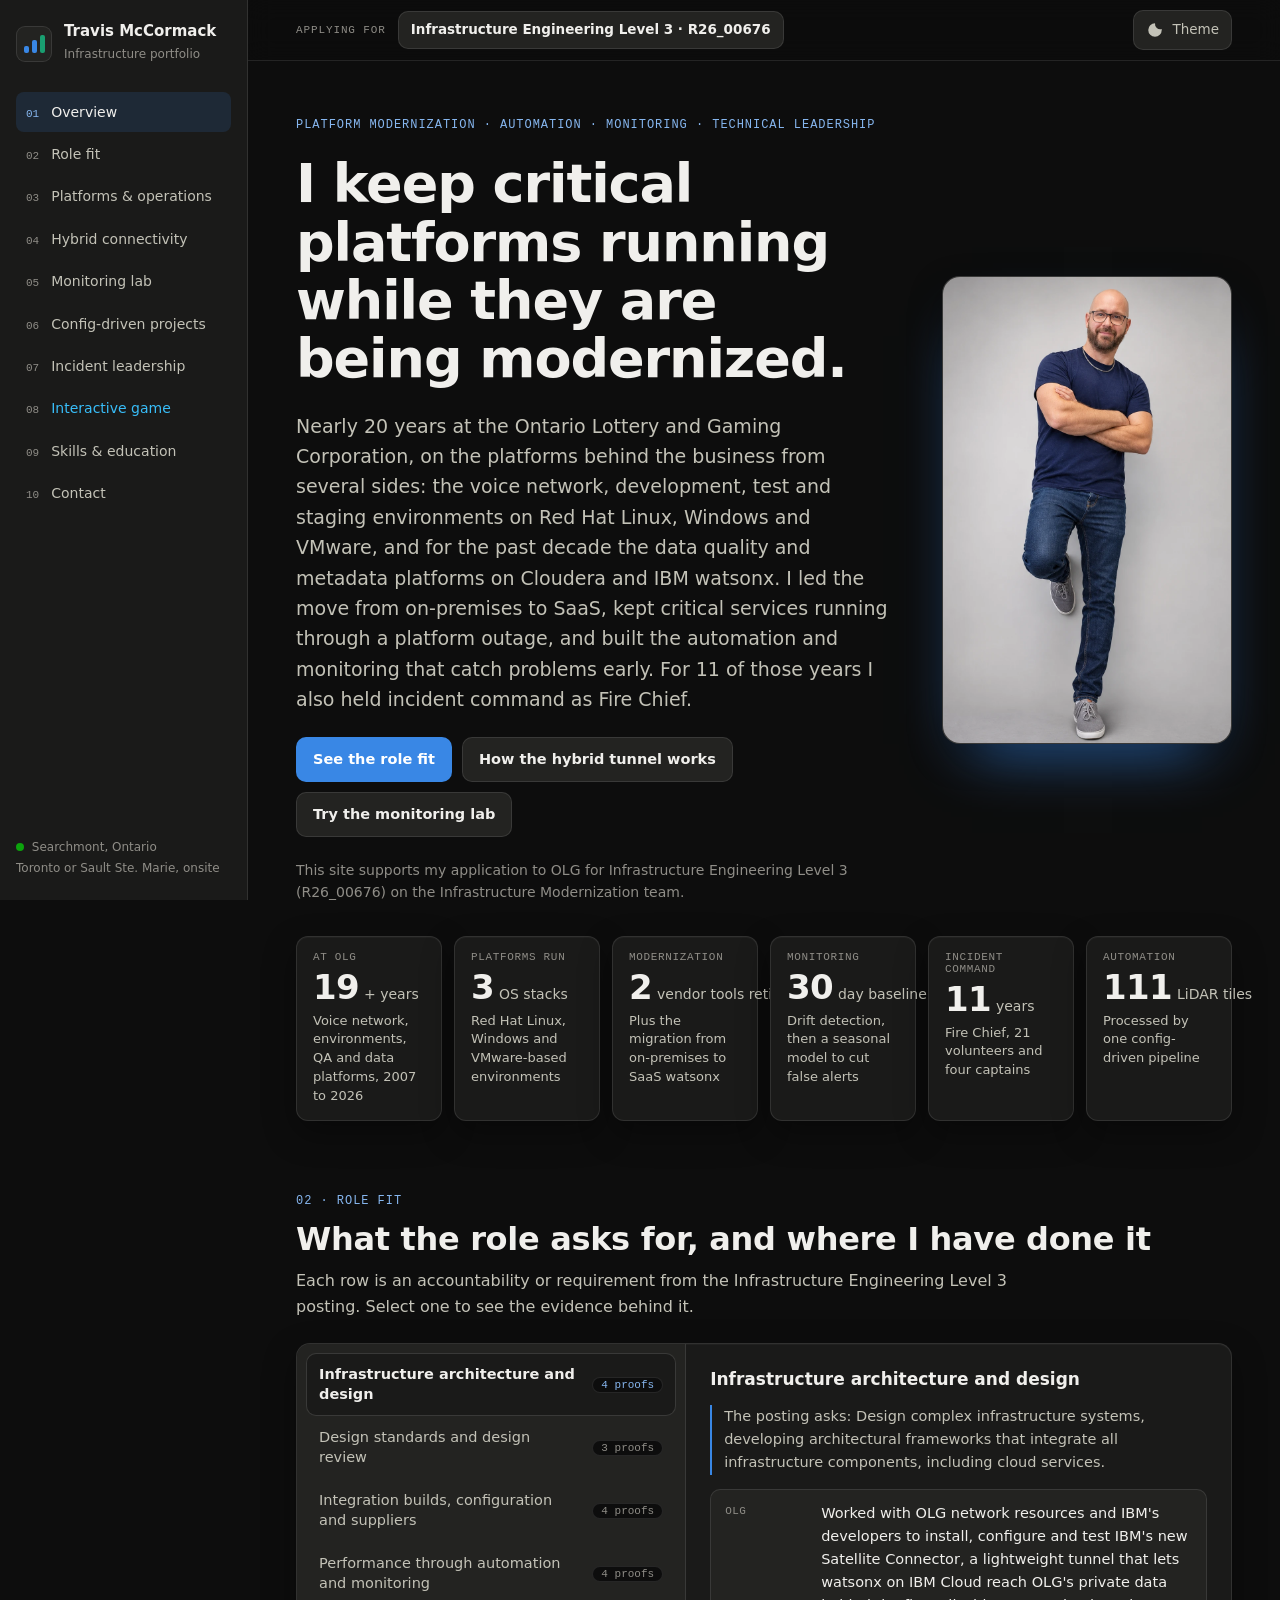
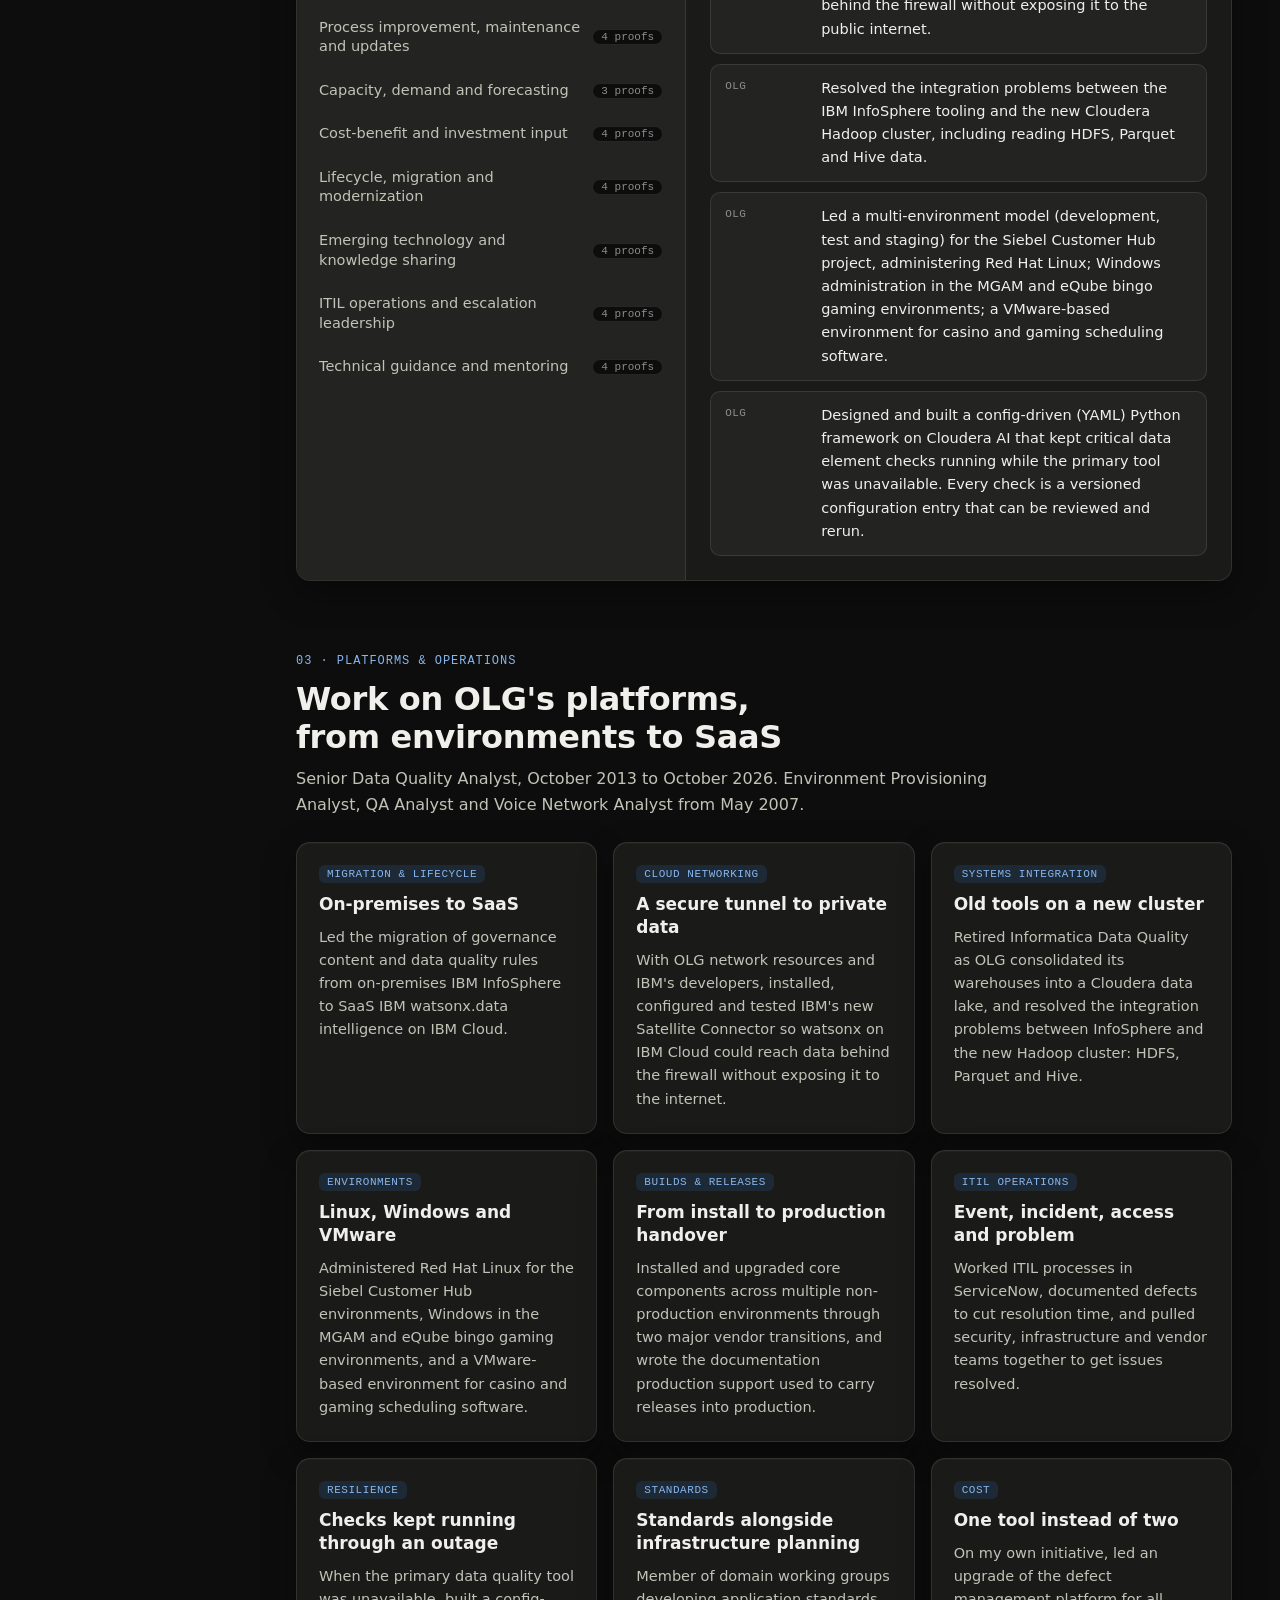
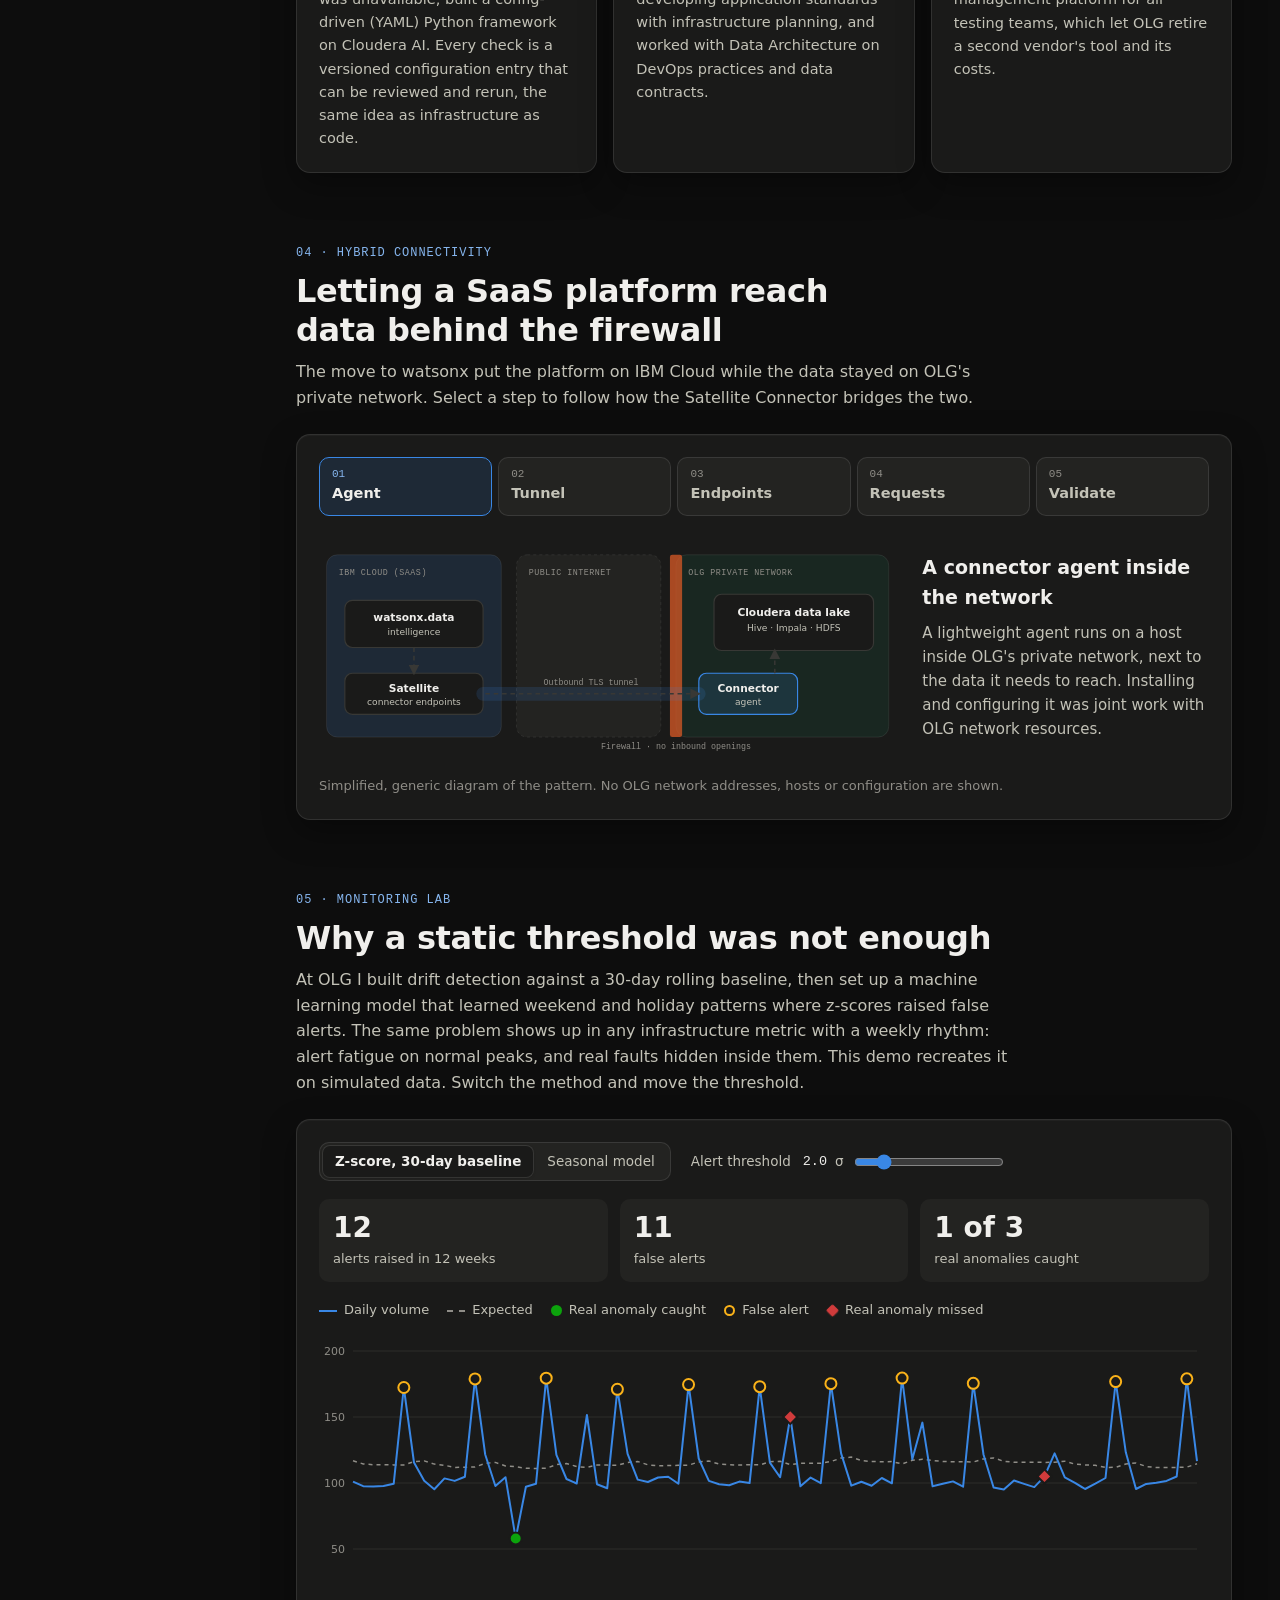
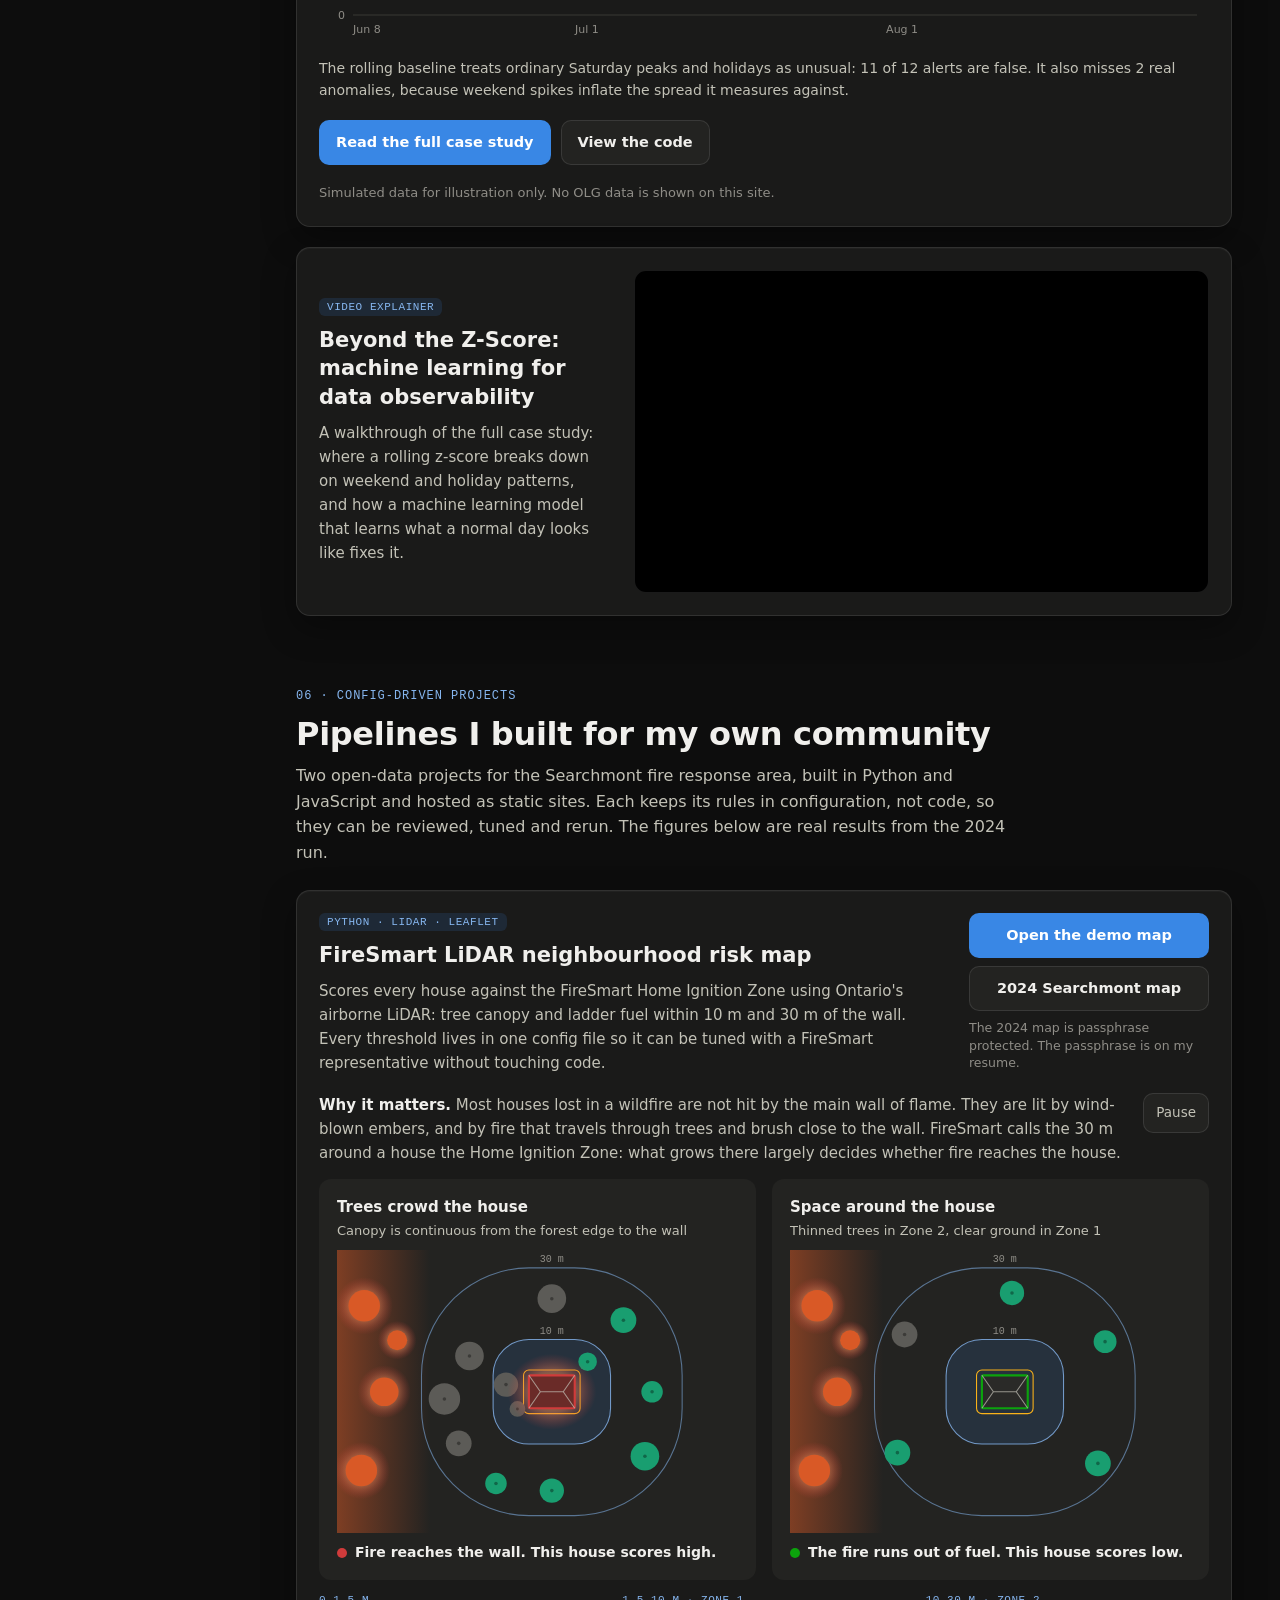
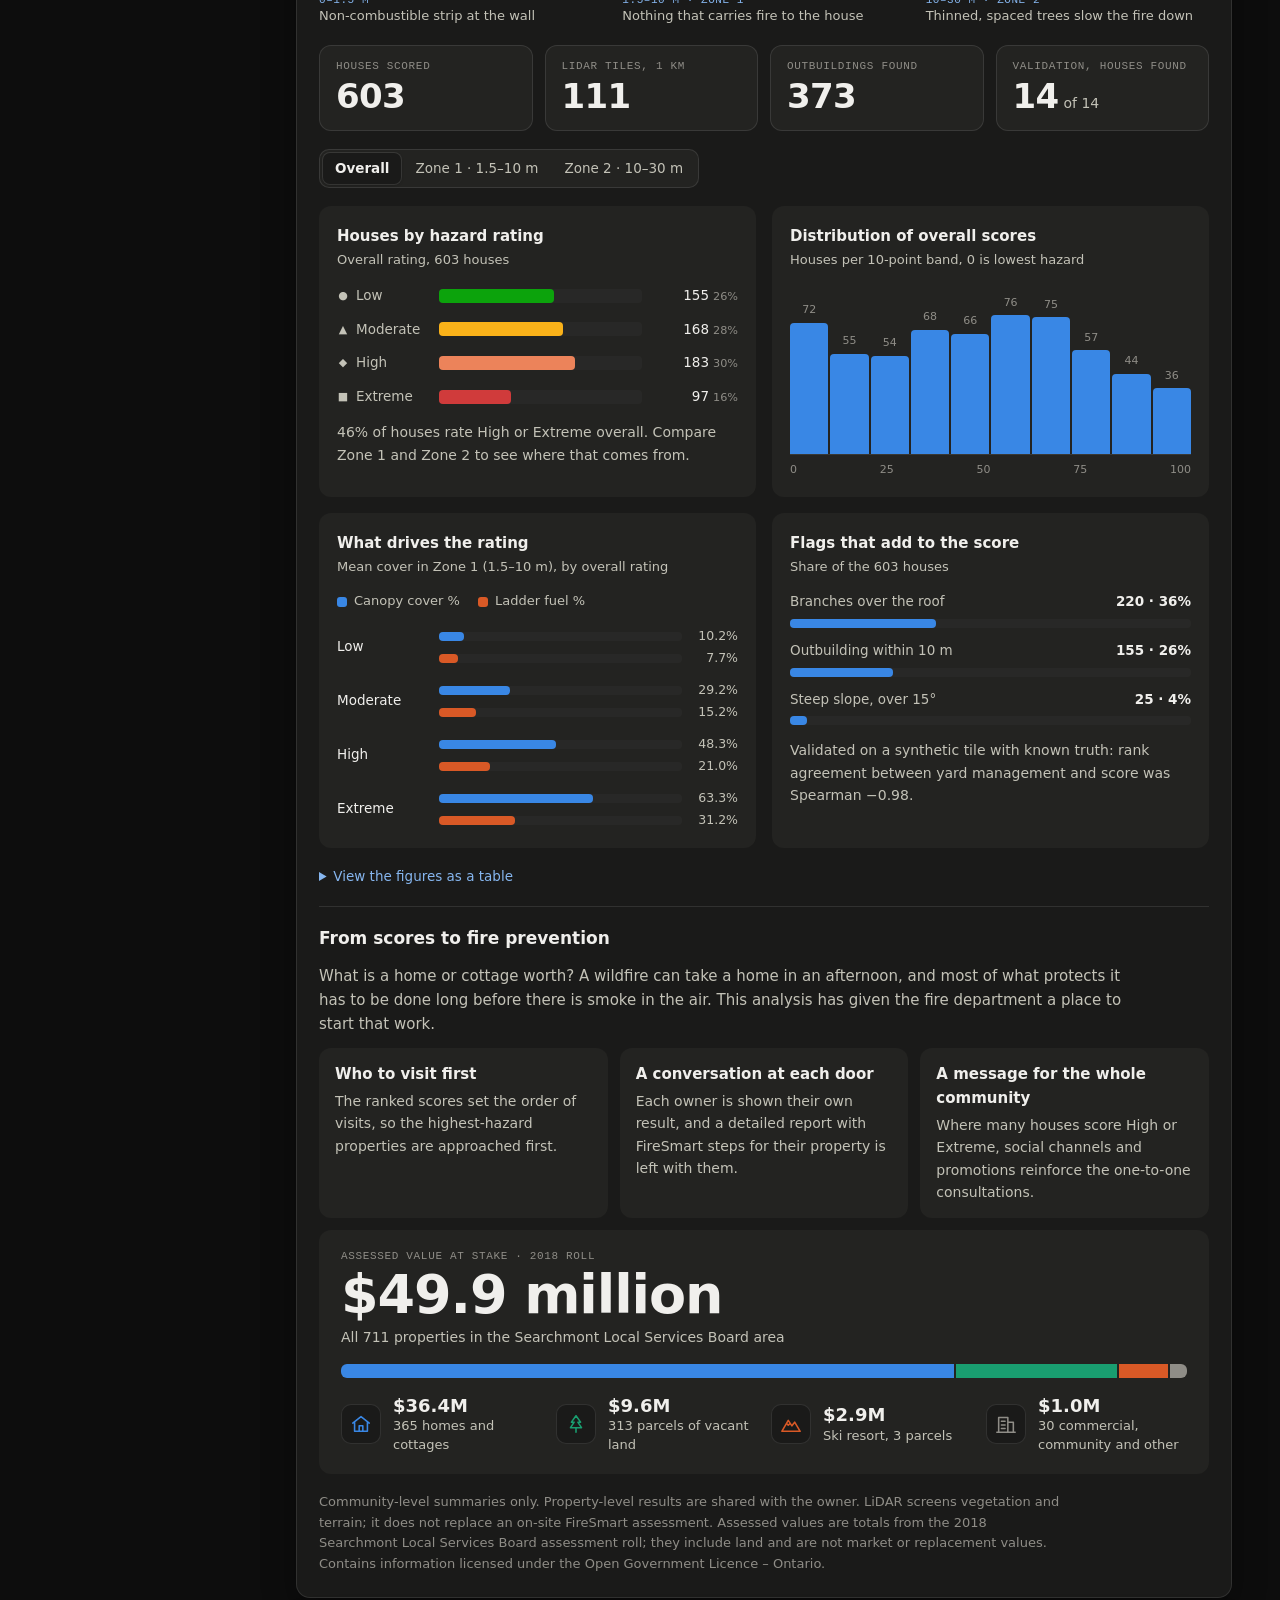
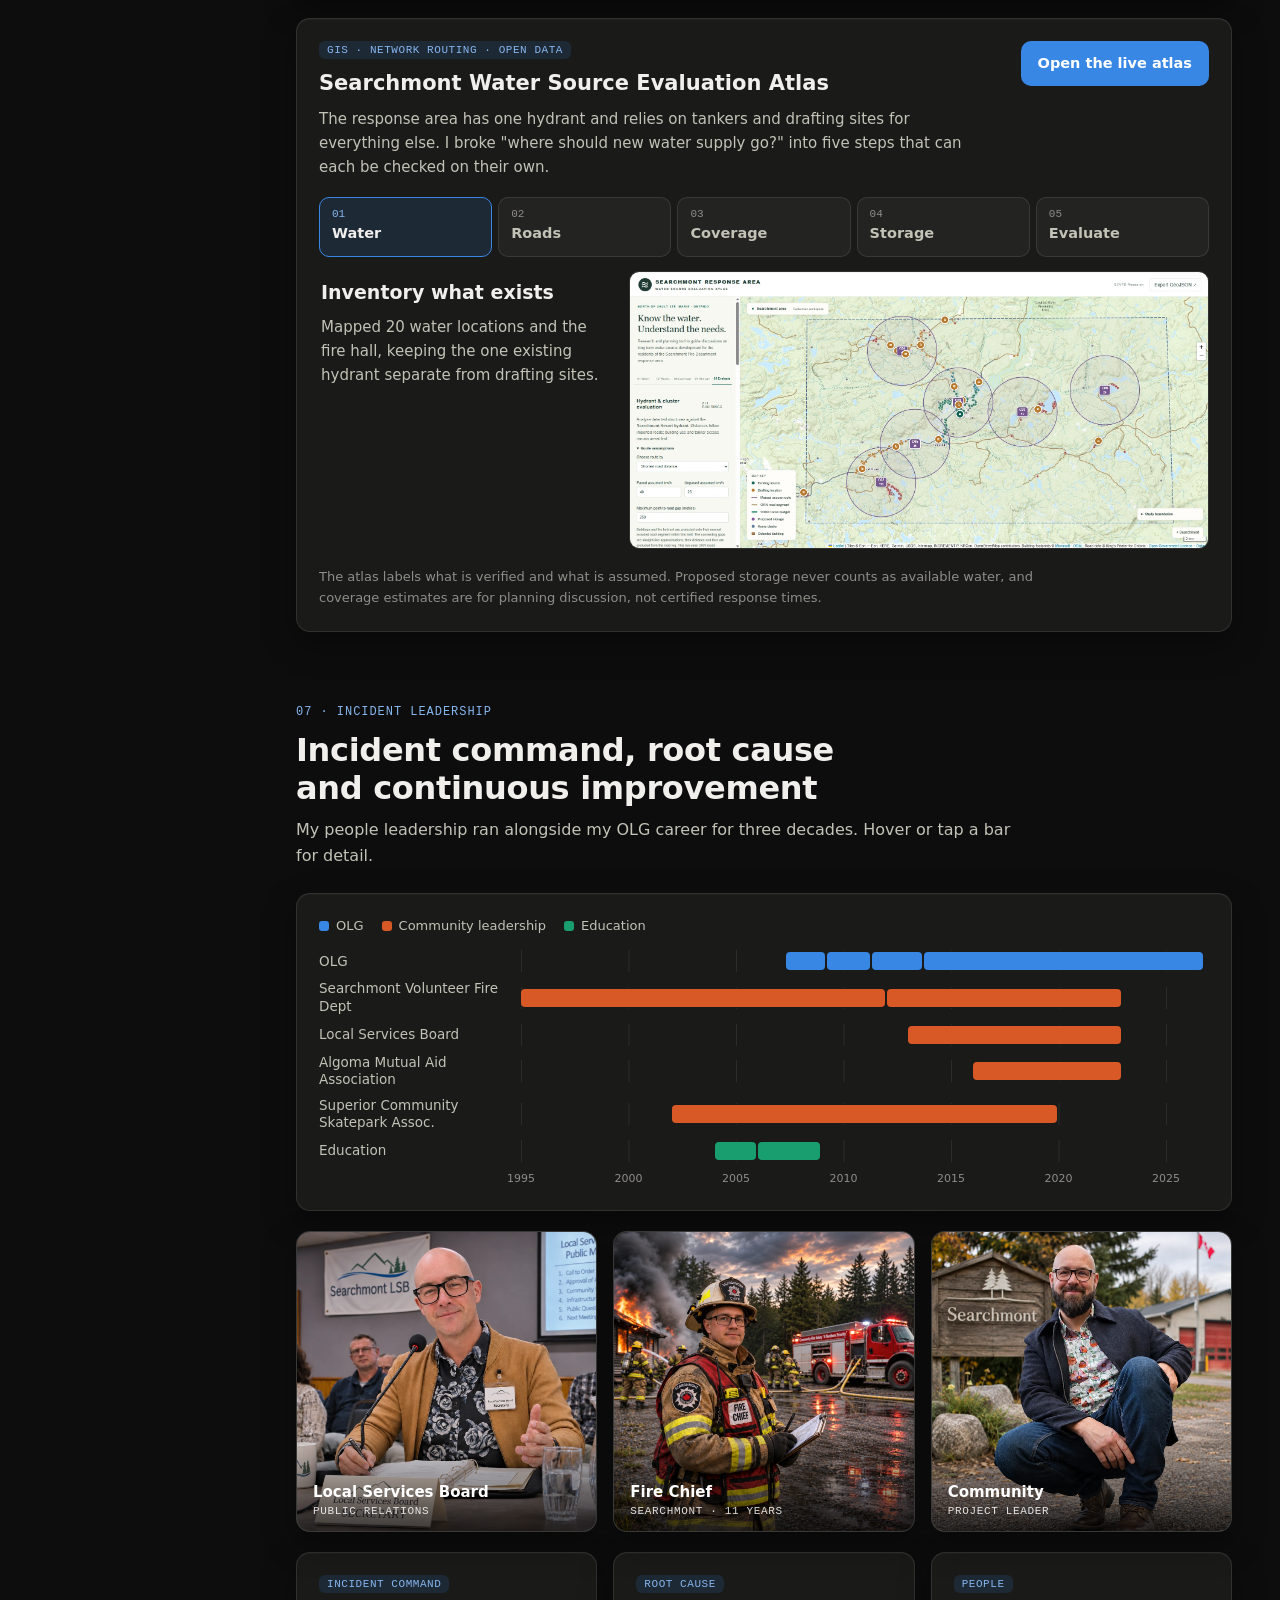
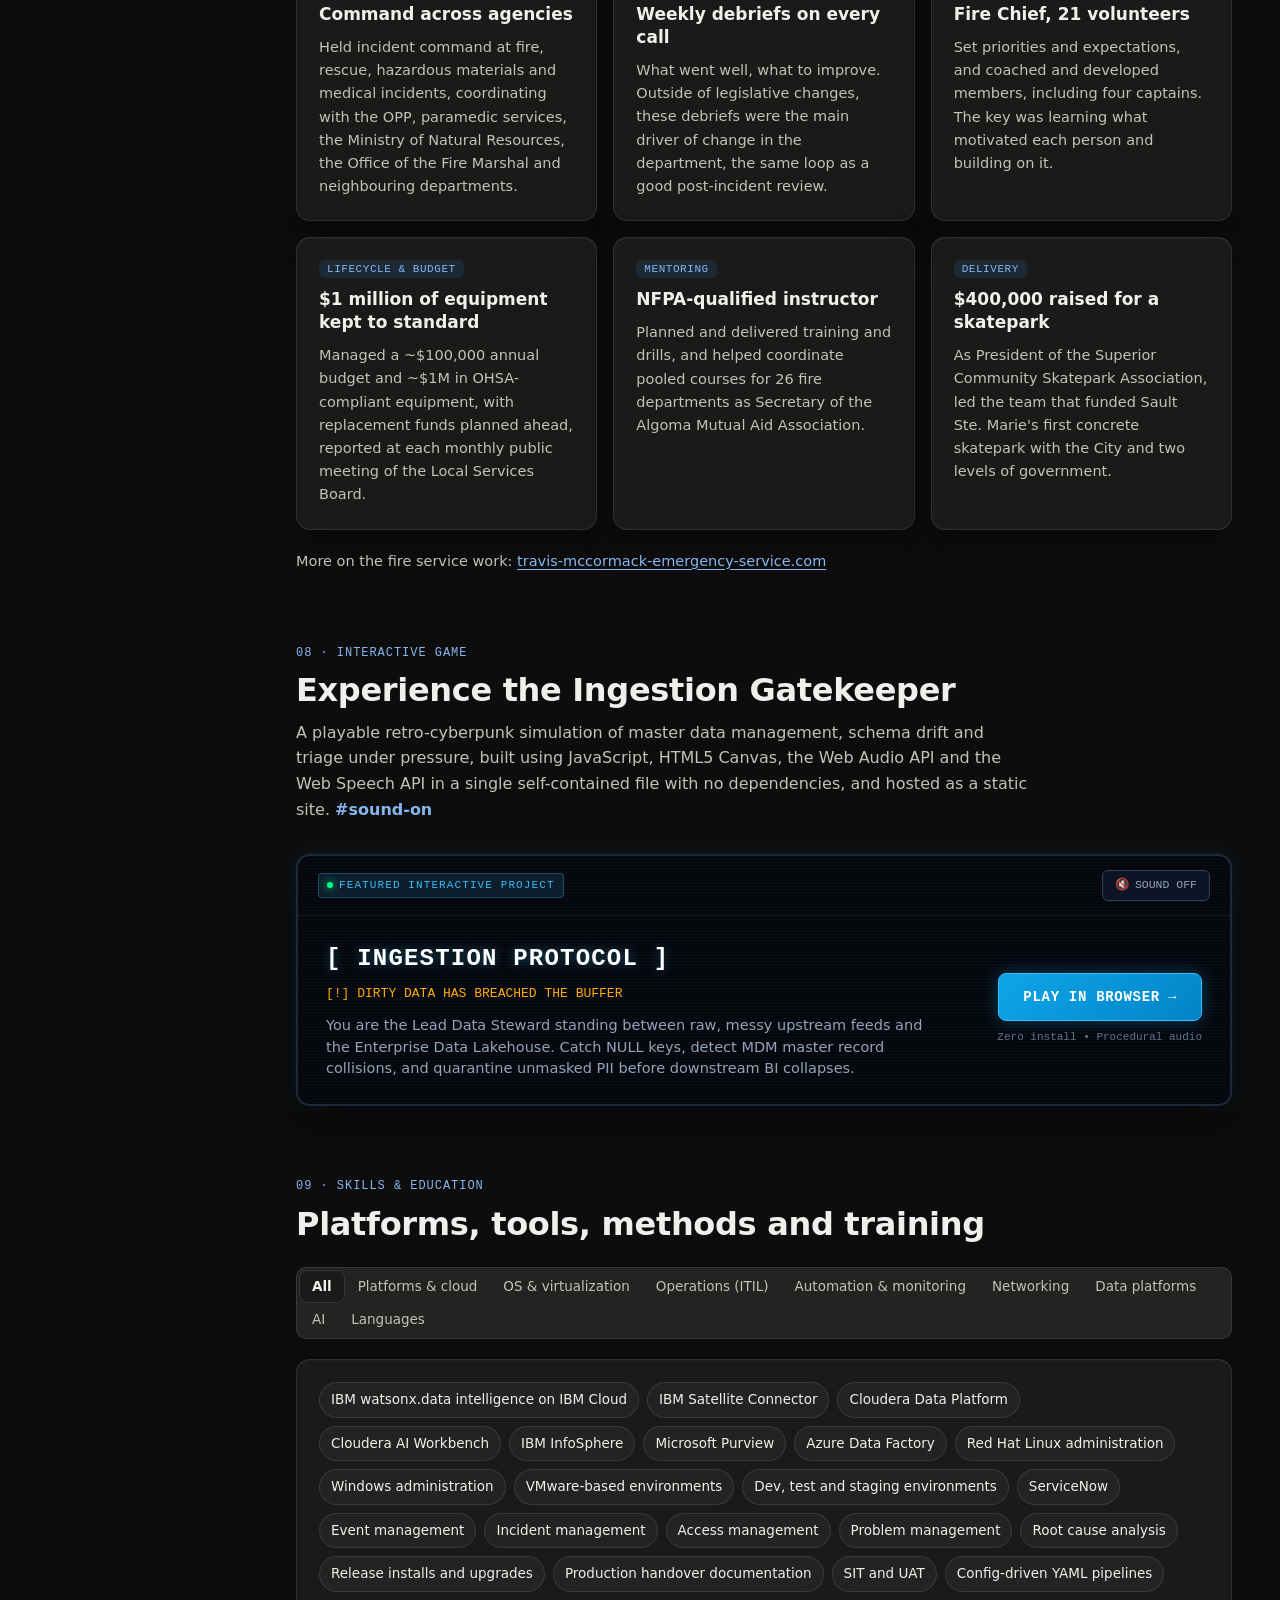
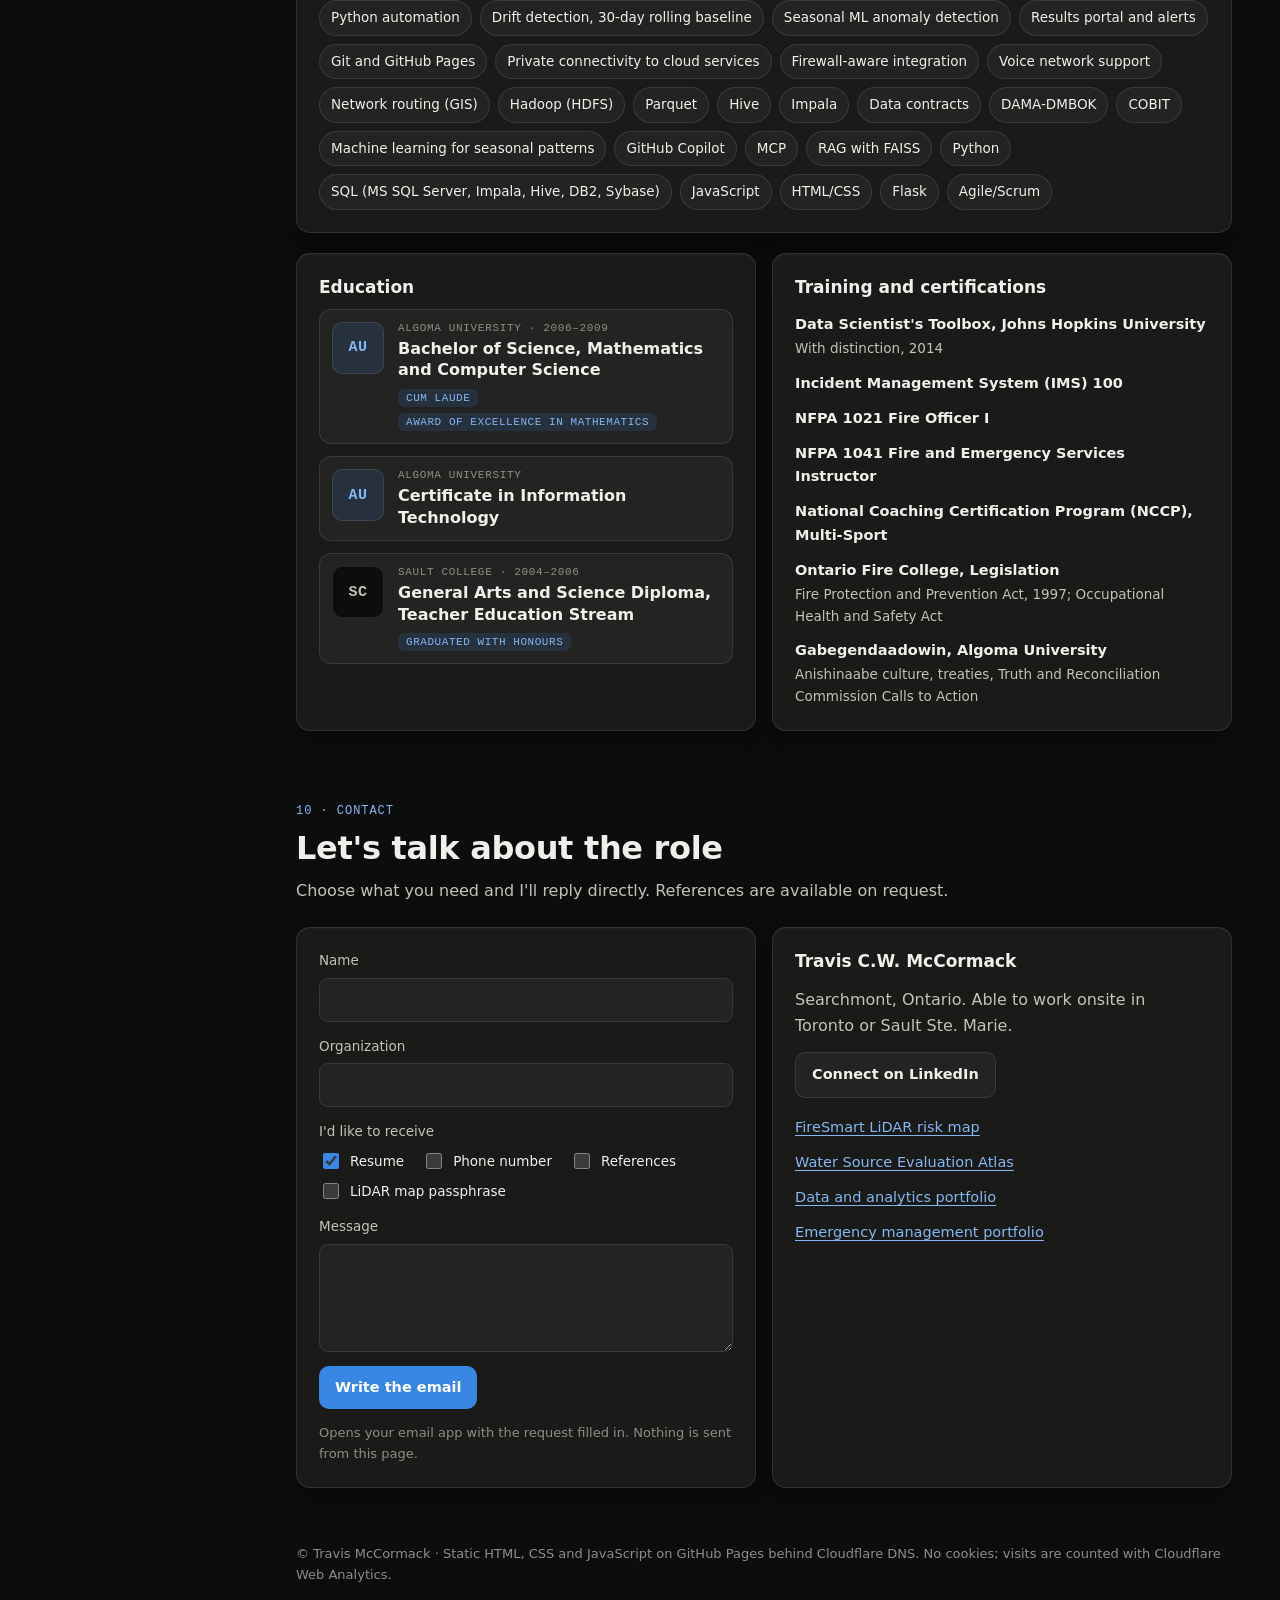
==== commit 0981bc53: "Add Cloudflare Web Analytics beacon Co-Authored-By: Claude Opus 5.5 <noreply@anthropic.com>" ====
--- a/index.html
+++ b/index.html
@@ -663,10 +663,11 @@
     </section>
   </main>
 
-  <footer class="foot">© Travis McCormack · Static HTML, CSS and JavaScript on GitHub Pages behind Cloudflare DNS. No cookies.</footer>
+  <footer class="foot">© Travis McCormack · Static HTML, CSS and JavaScript on GitHub Pages behind Cloudflare DNS. No cookies; visits are counted with Cloudflare Web Analytics.</footer>
 </div>
 
 <div class="tip" id="tip" role="tooltip" hidden></div>
 <script src="app.js?v=1"></script>
+<!-- Cloudflare Web Analytics --><script type='module' src='https://static.cloudflareinsights.com/beacon.min.js' data-cf-beacon='{"token": "779794d38d4946ffbd93592fc01d13ea"}'></script><!-- End Cloudflare Web Analytics -->
 </body>
 </html>
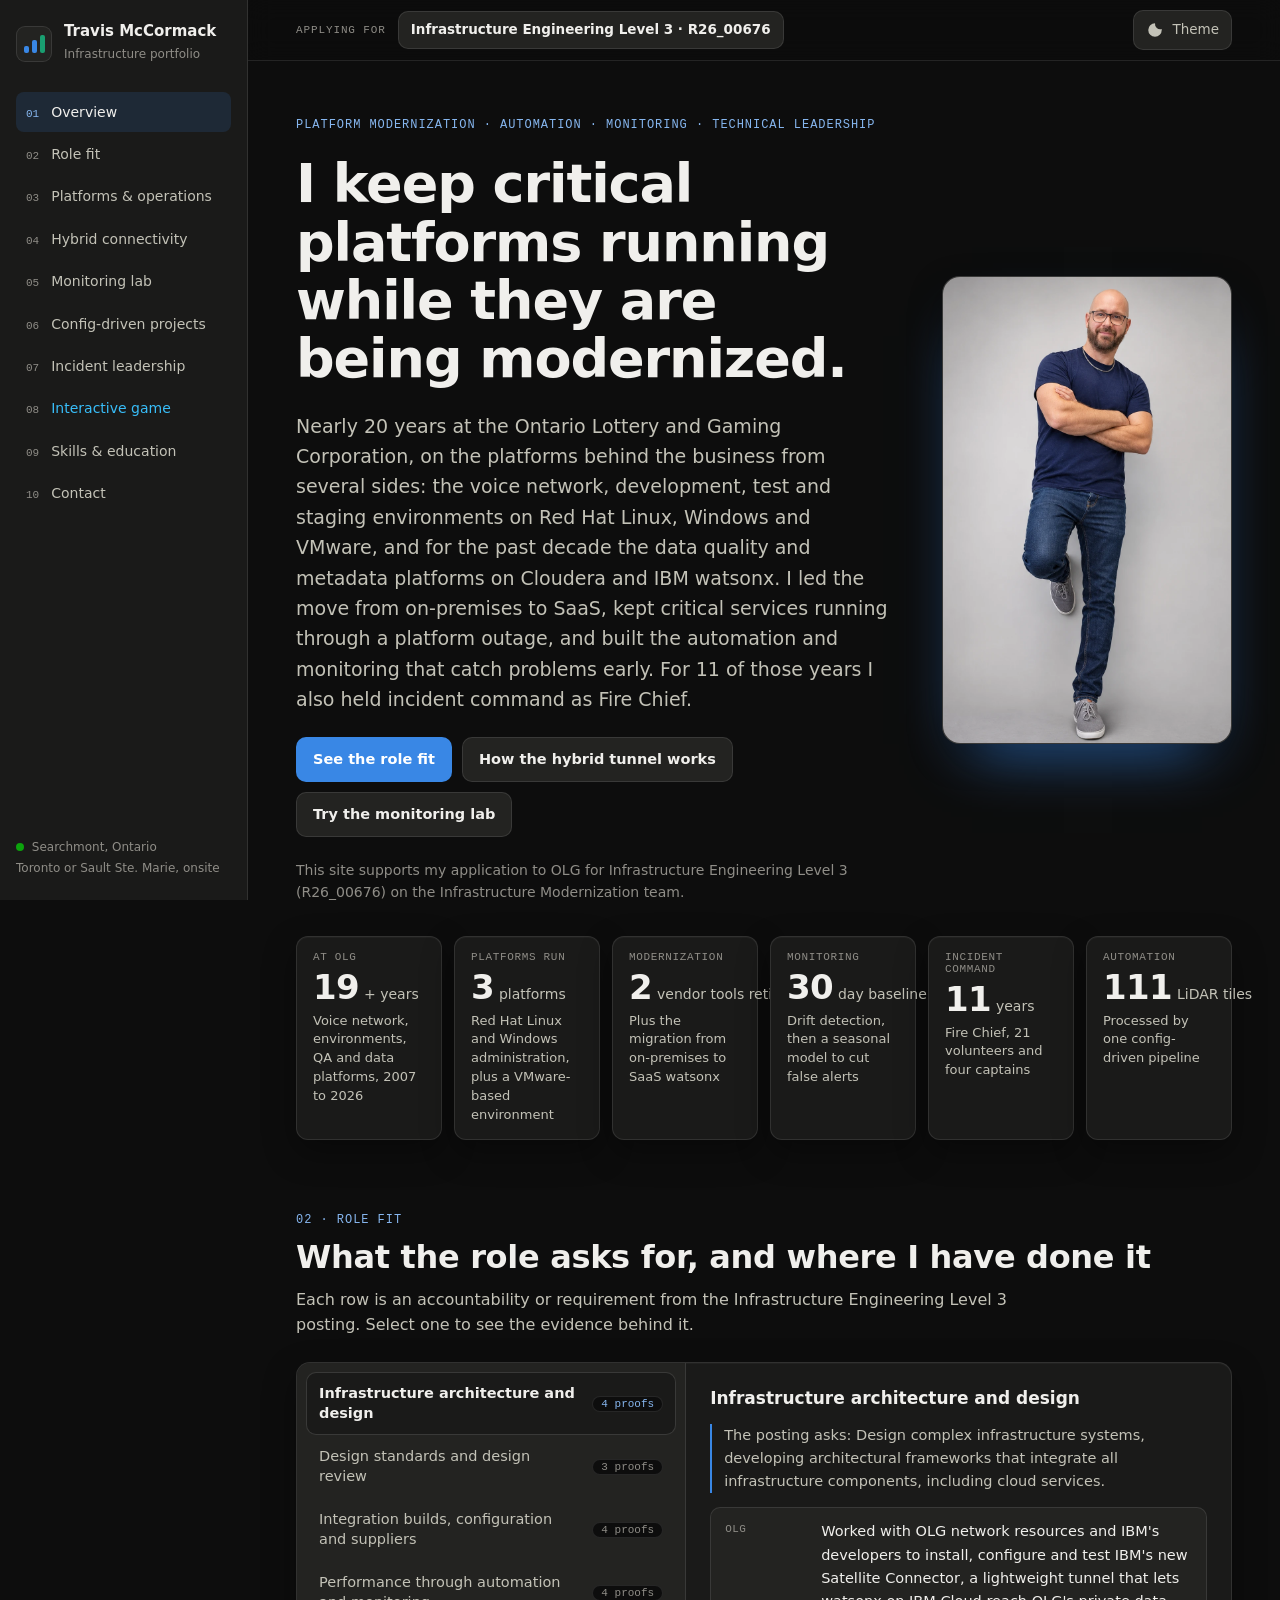
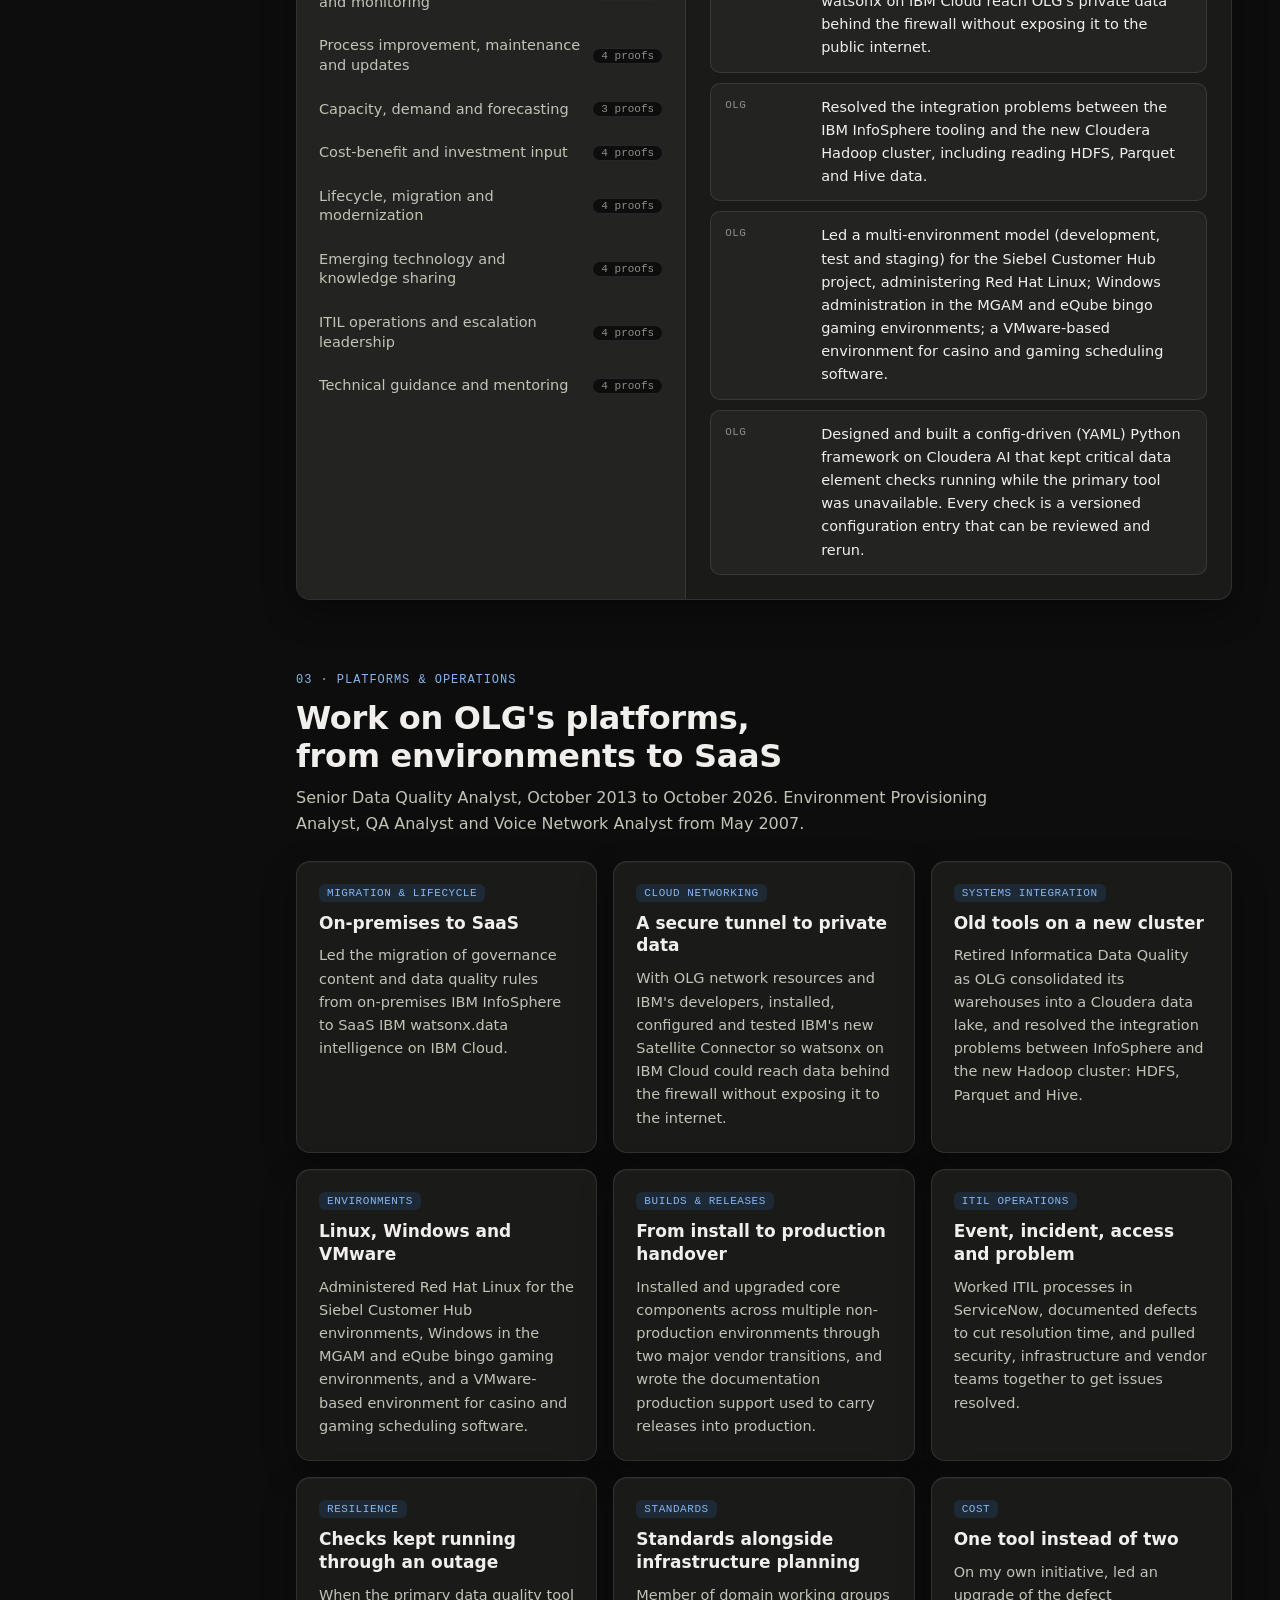
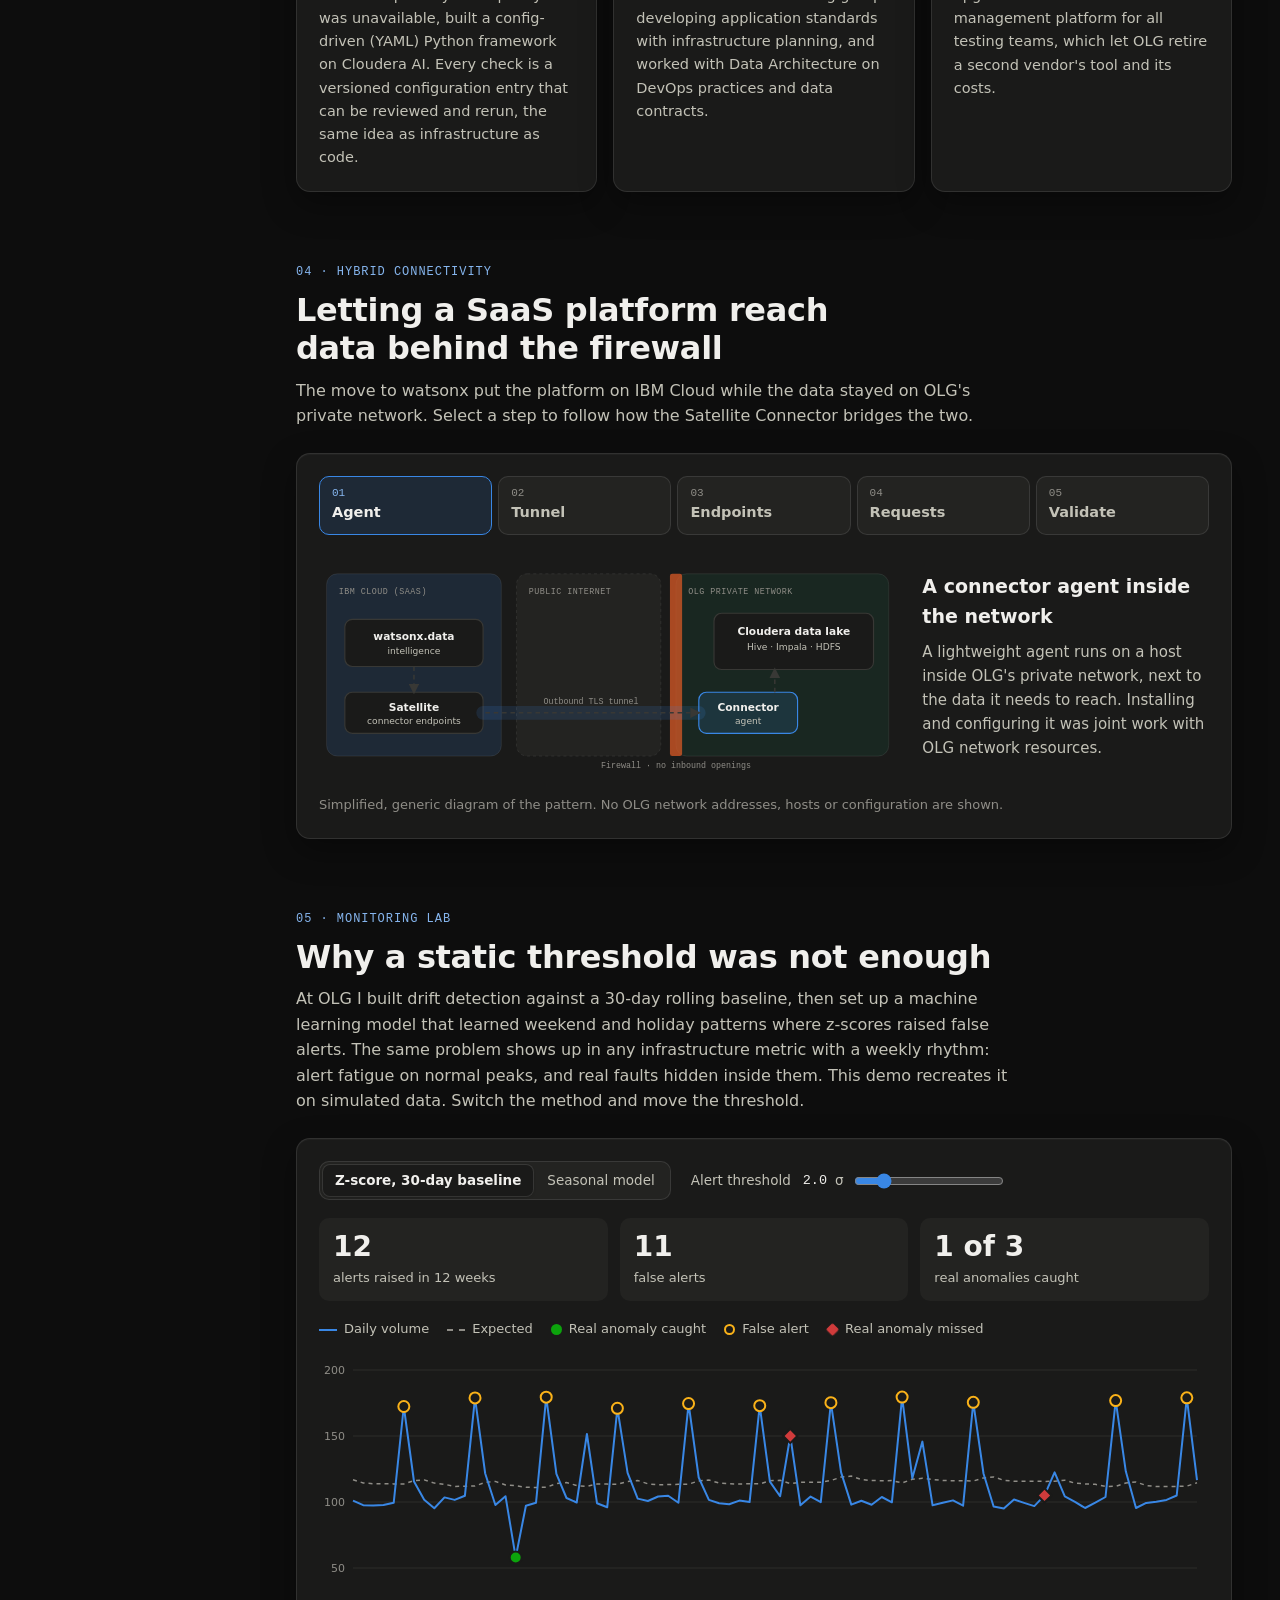
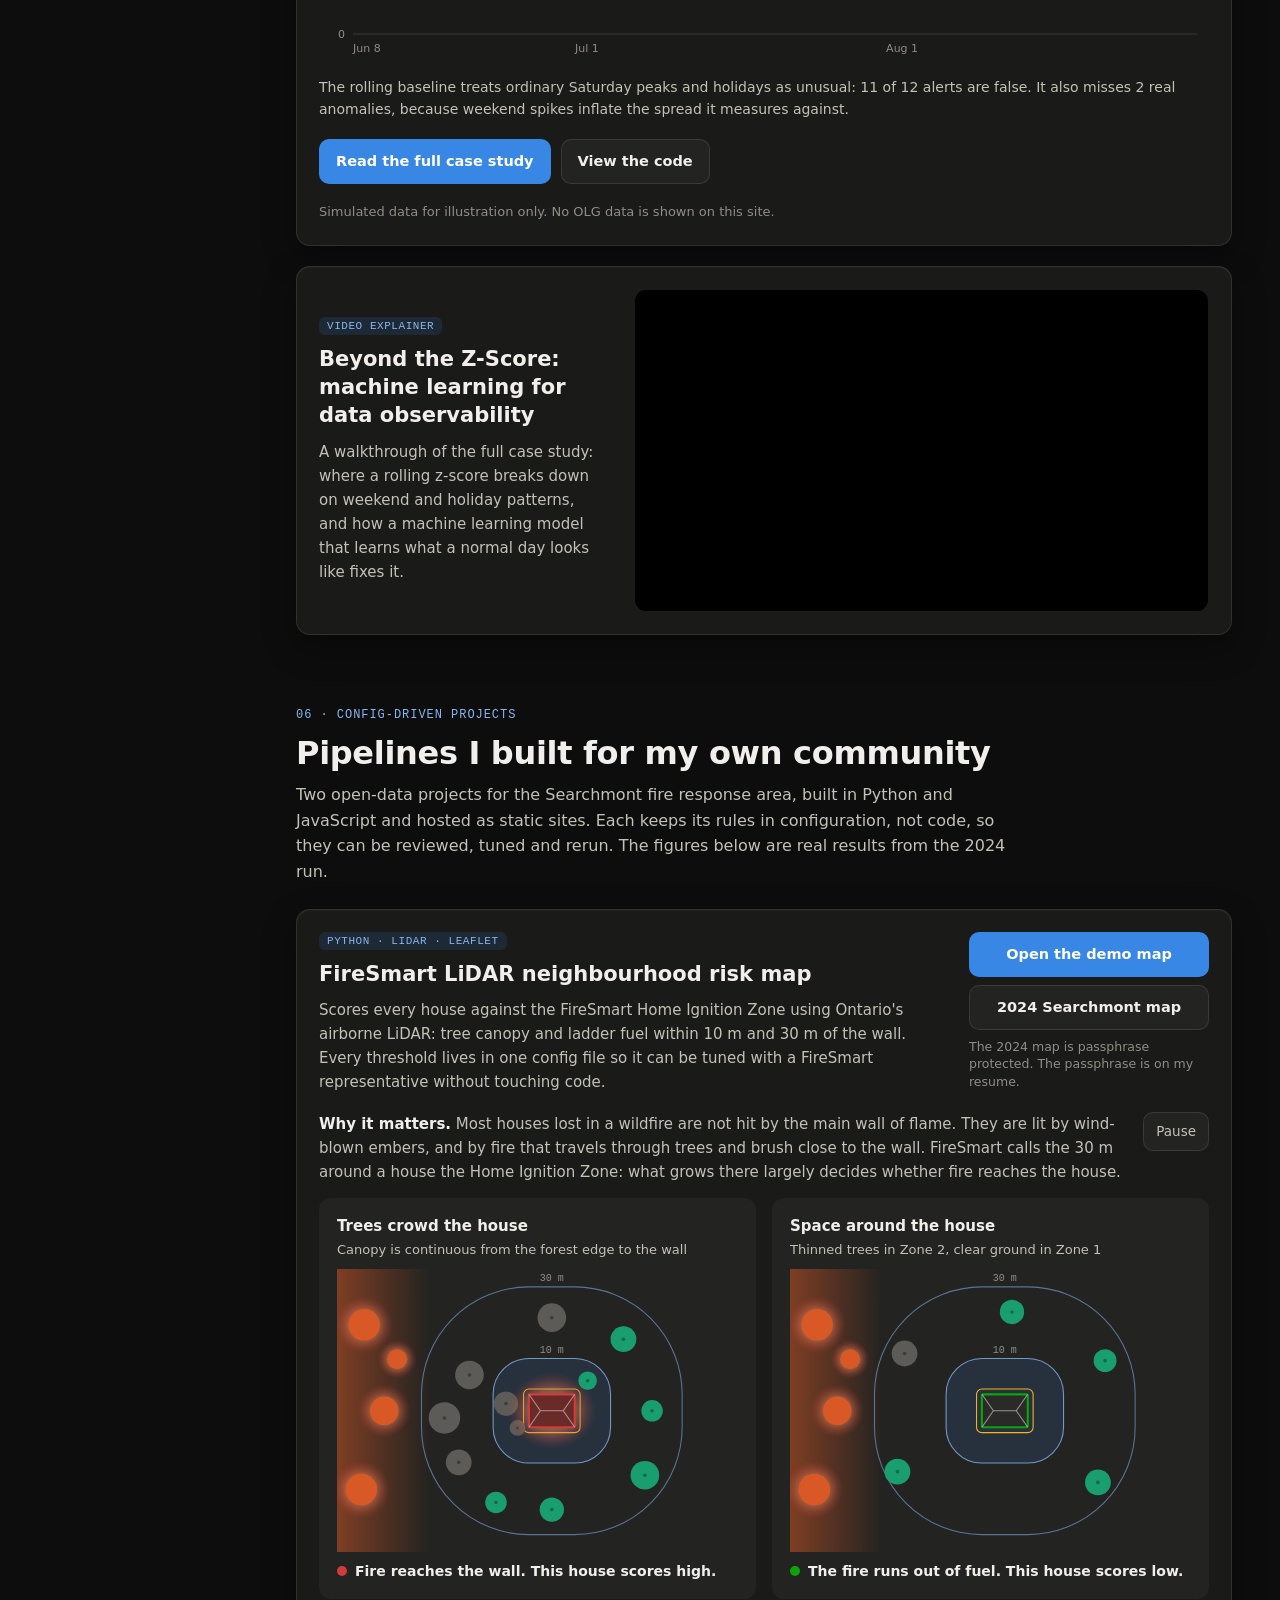
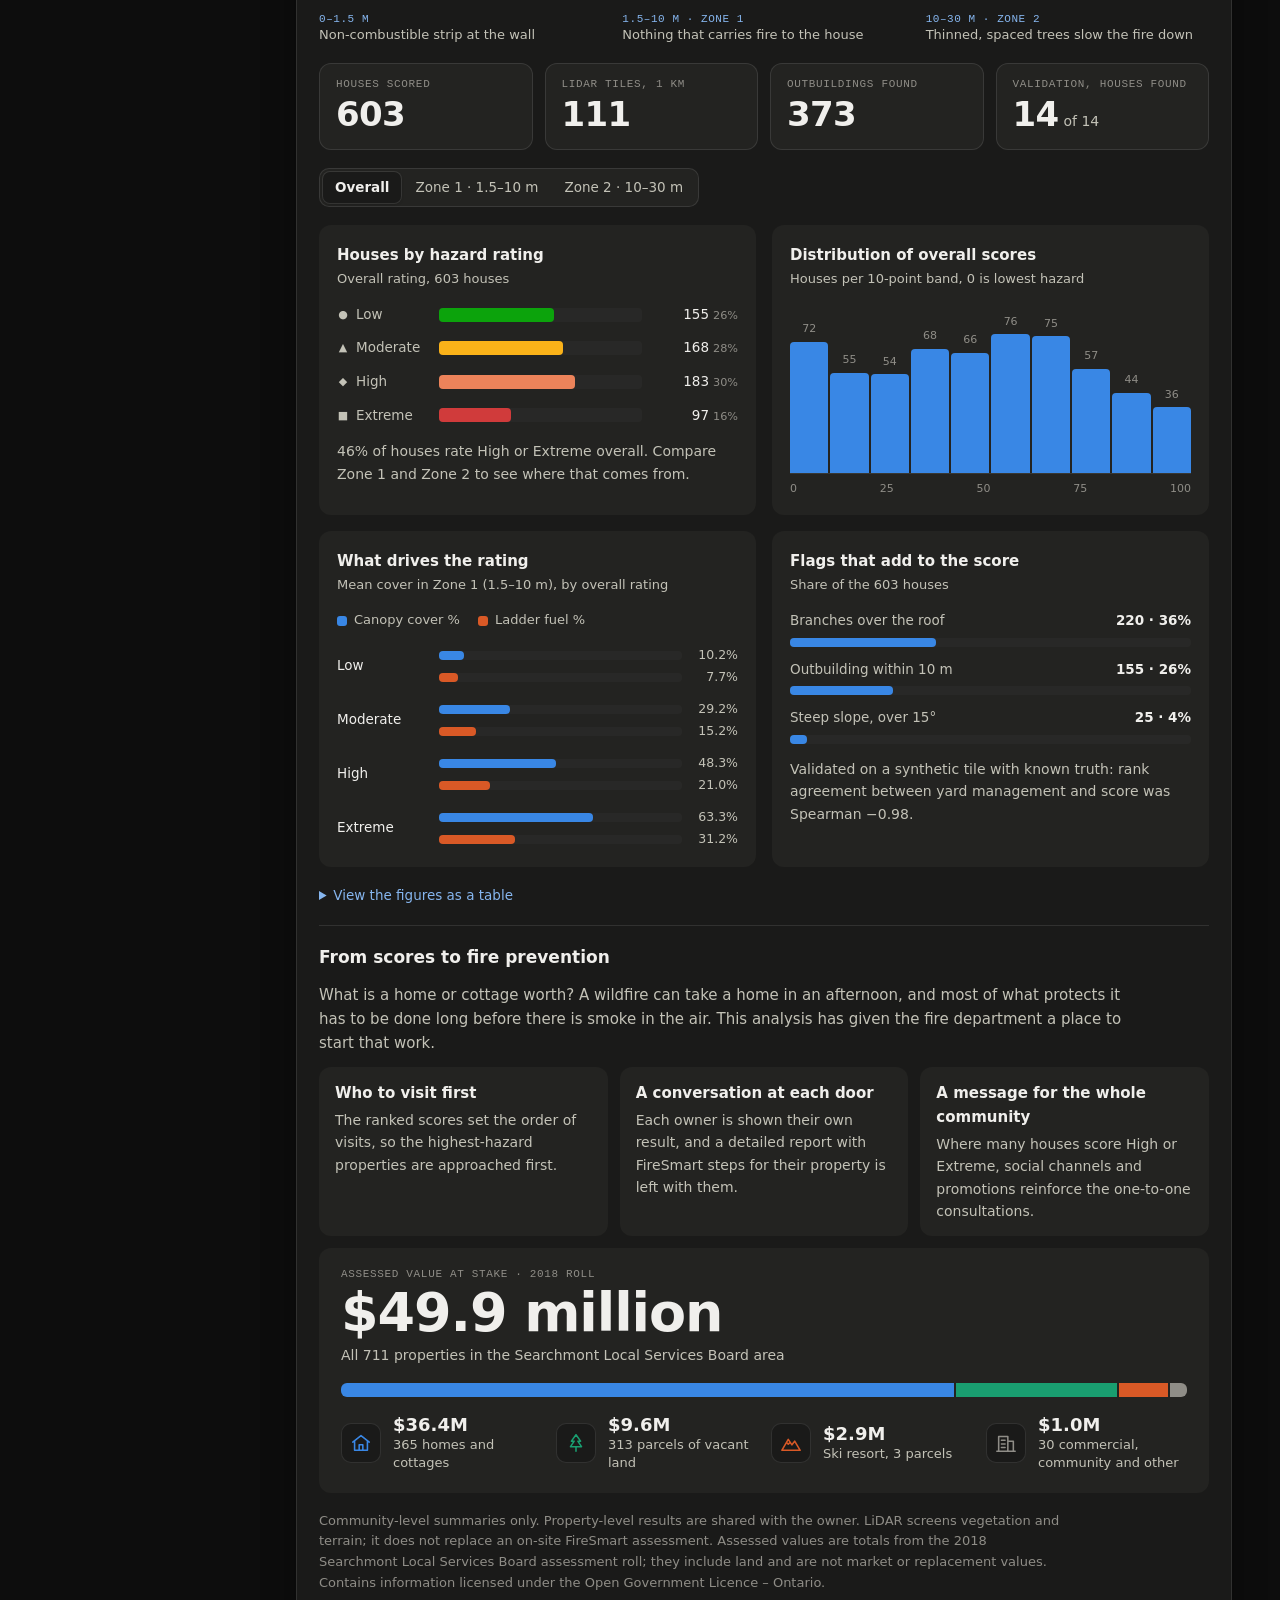
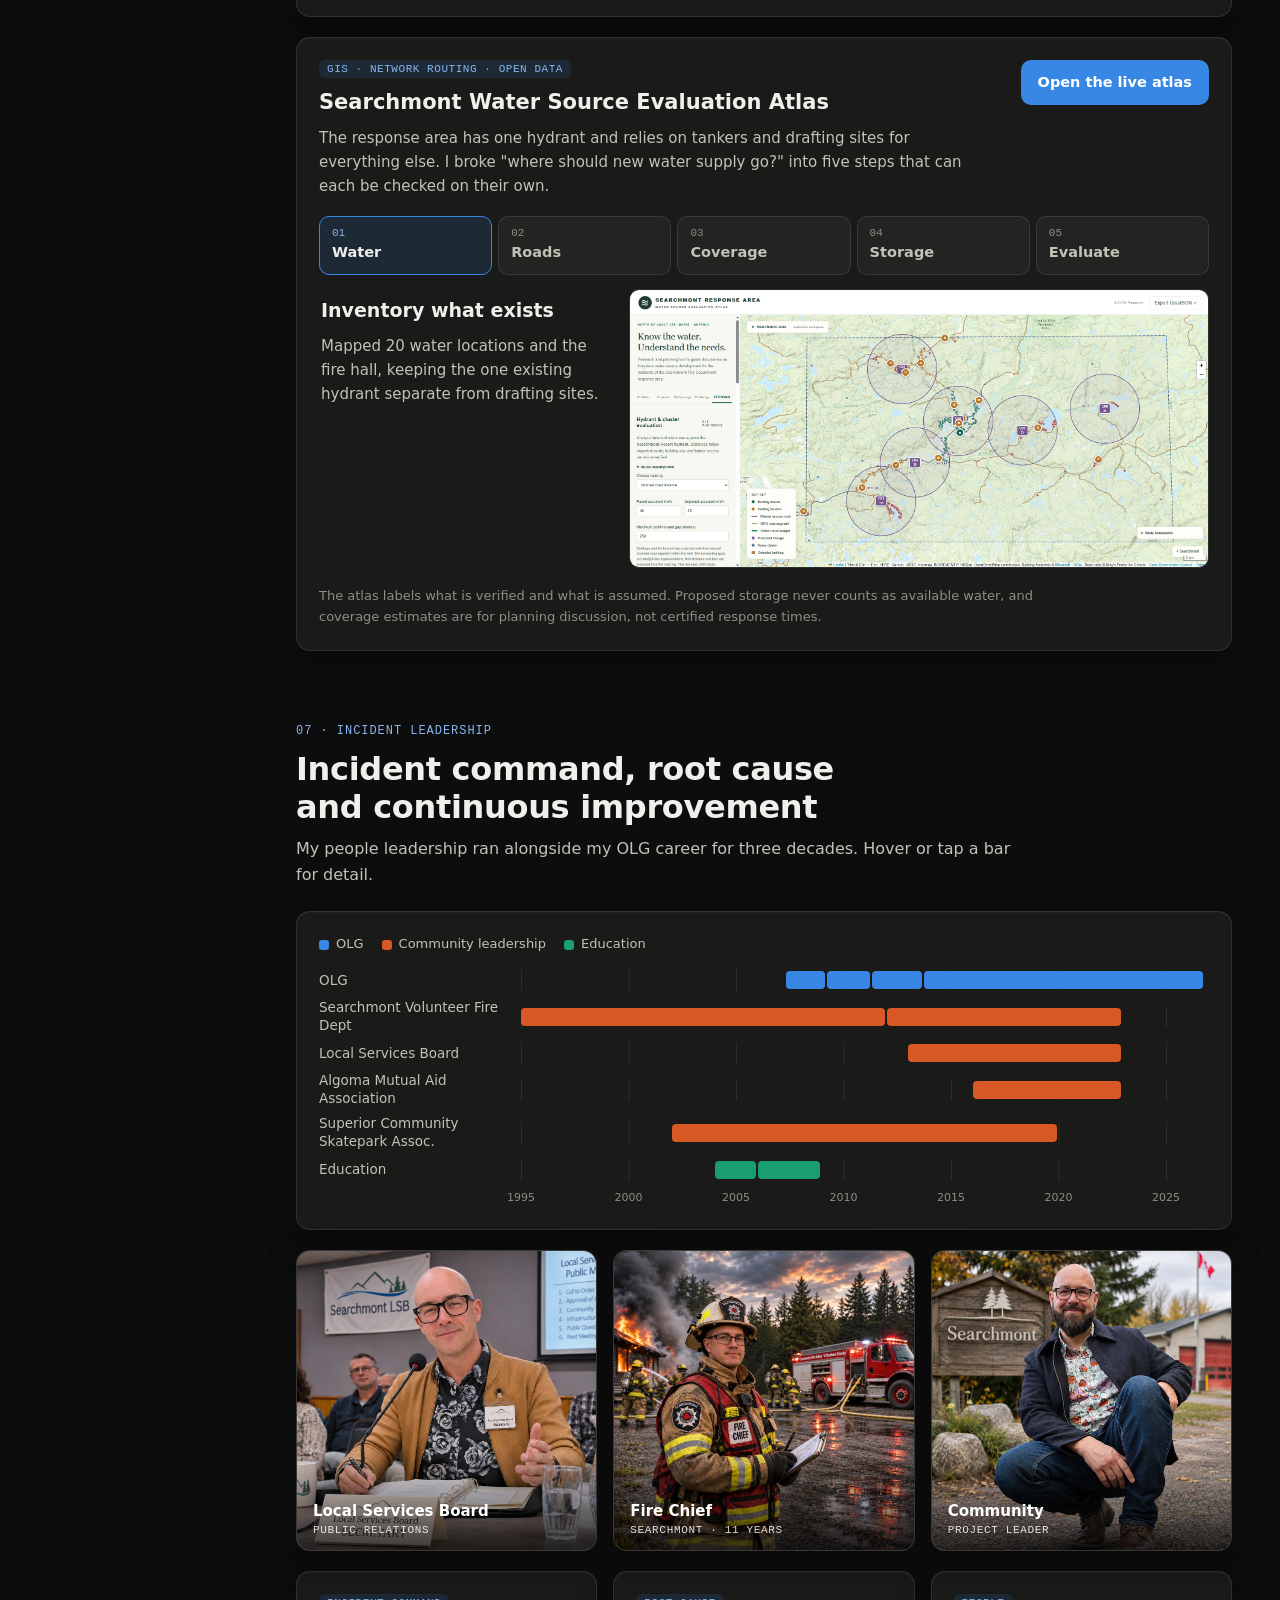
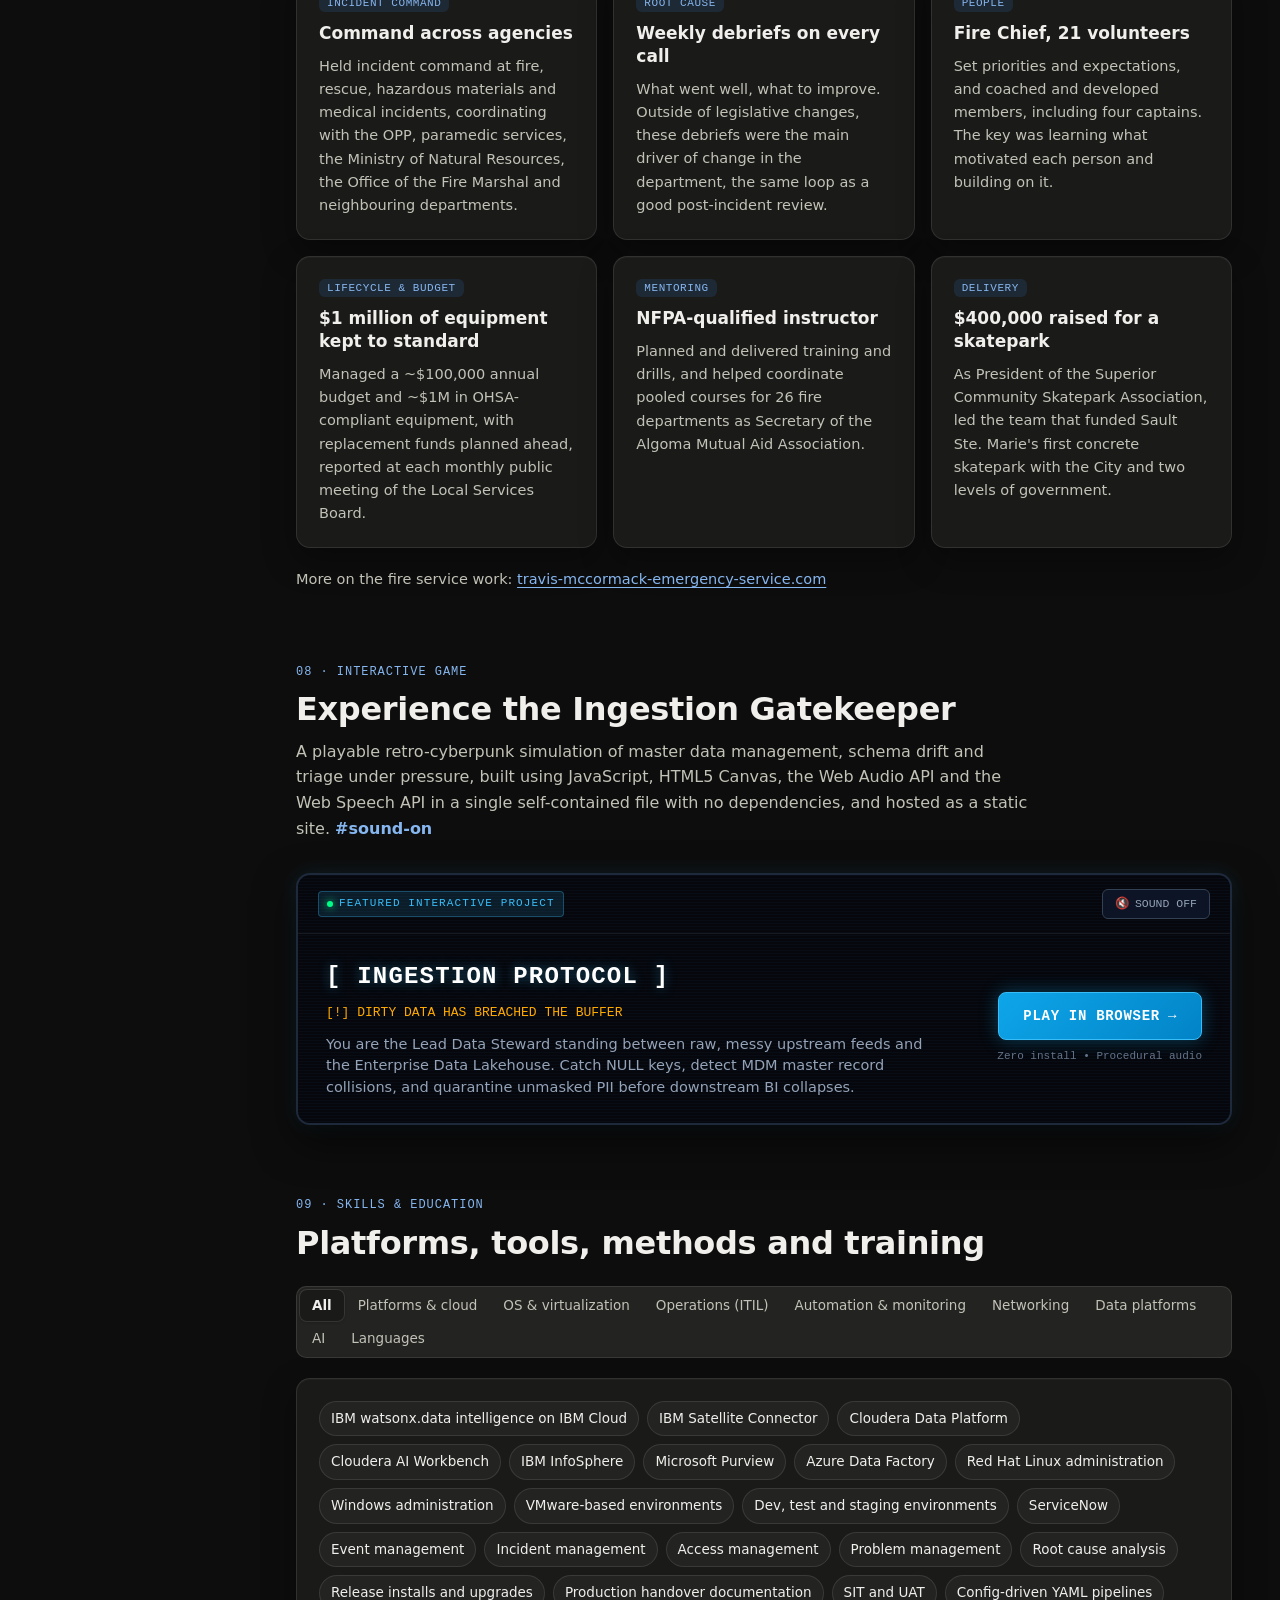
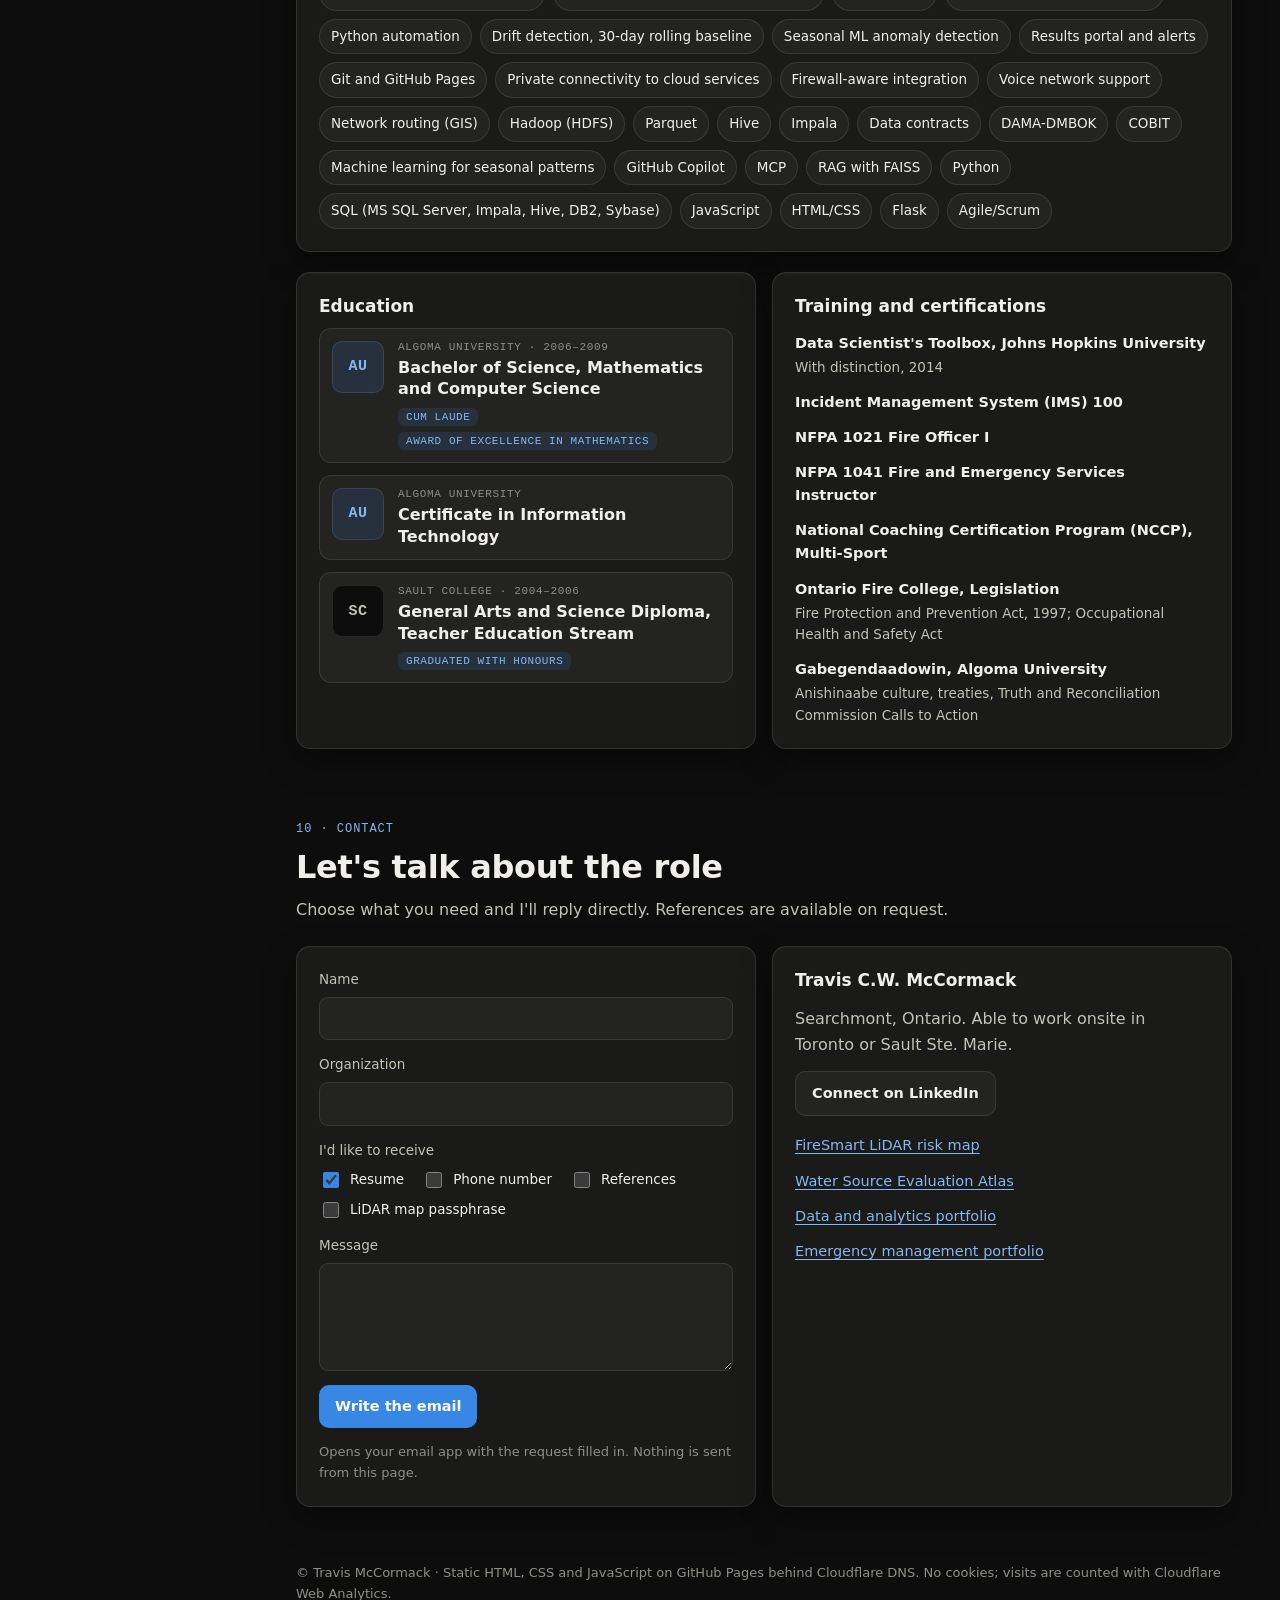
==== commit 6e17d891: "Reword the platforms tile: VMware is a hypervisor, not an OS Co-Authored-By: Claude Opus 5.5 <norepl" ====
--- a/index.html
+++ b/index.html
@@ -75,7 +75,7 @@
 
       <div class="tiles" aria-label="Career figures">
         <div class="tile"><div class="tile-k">At OLG</div><div class="tile-v"><span data-count="19">19</span><small>+ years</small></div><div class="tile-d">Voice network, environments, QA and data platforms, 2007 to 2026</div></div>
-        <div class="tile"><div class="tile-k">Platforms run</div><div class="tile-v"><span data-count="3">3</span><small>OS stacks</small></div><div class="tile-d">Red Hat Linux, Windows and VMware-based environments</div></div>
+        <div class="tile"><div class="tile-k">Platforms run</div><div class="tile-v"><span data-count="3">3</span><small>platforms</small></div><div class="tile-d">Red Hat Linux and Windows administration, plus a VMware-based environment</div></div>
         <div class="tile"><div class="tile-k">Modernization</div><div class="tile-v"><span data-count="2">2</span><small>vendor tools retired</small></div><div class="tile-d">Plus the migration from on-premises to SaaS watsonx</div></div>
         <div class="tile"><div class="tile-k">Monitoring</div><div class="tile-v"><span data-count="30">30</span><small>day baseline</small></div><div class="tile-d">Drift detection, then a seasonal model to cut false alerts</div></div>
         <div class="tile"><div class="tile-k">Incident command</div><div class="tile-v"><span data-count="11">11</span><small>years</small></div><div class="tile-d">Fire Chief, 21 volunteers and four captains</div></div>
